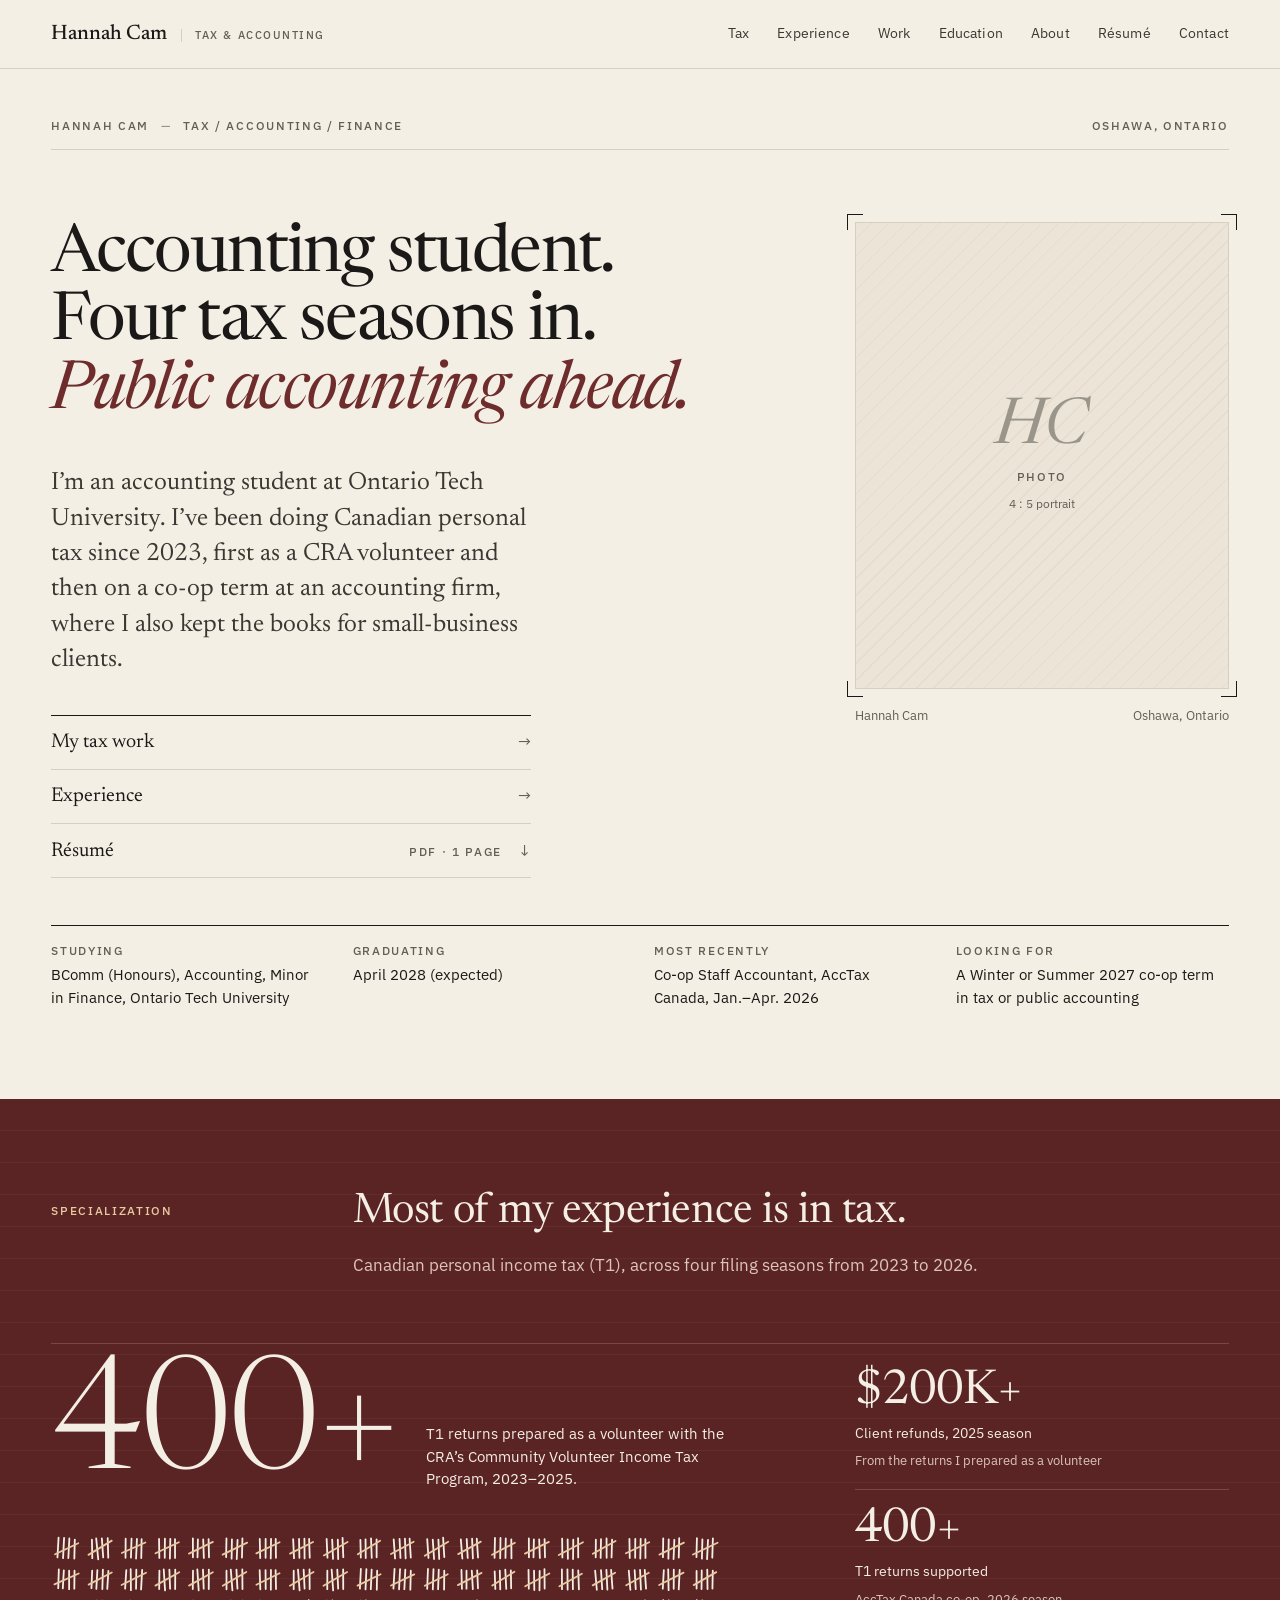
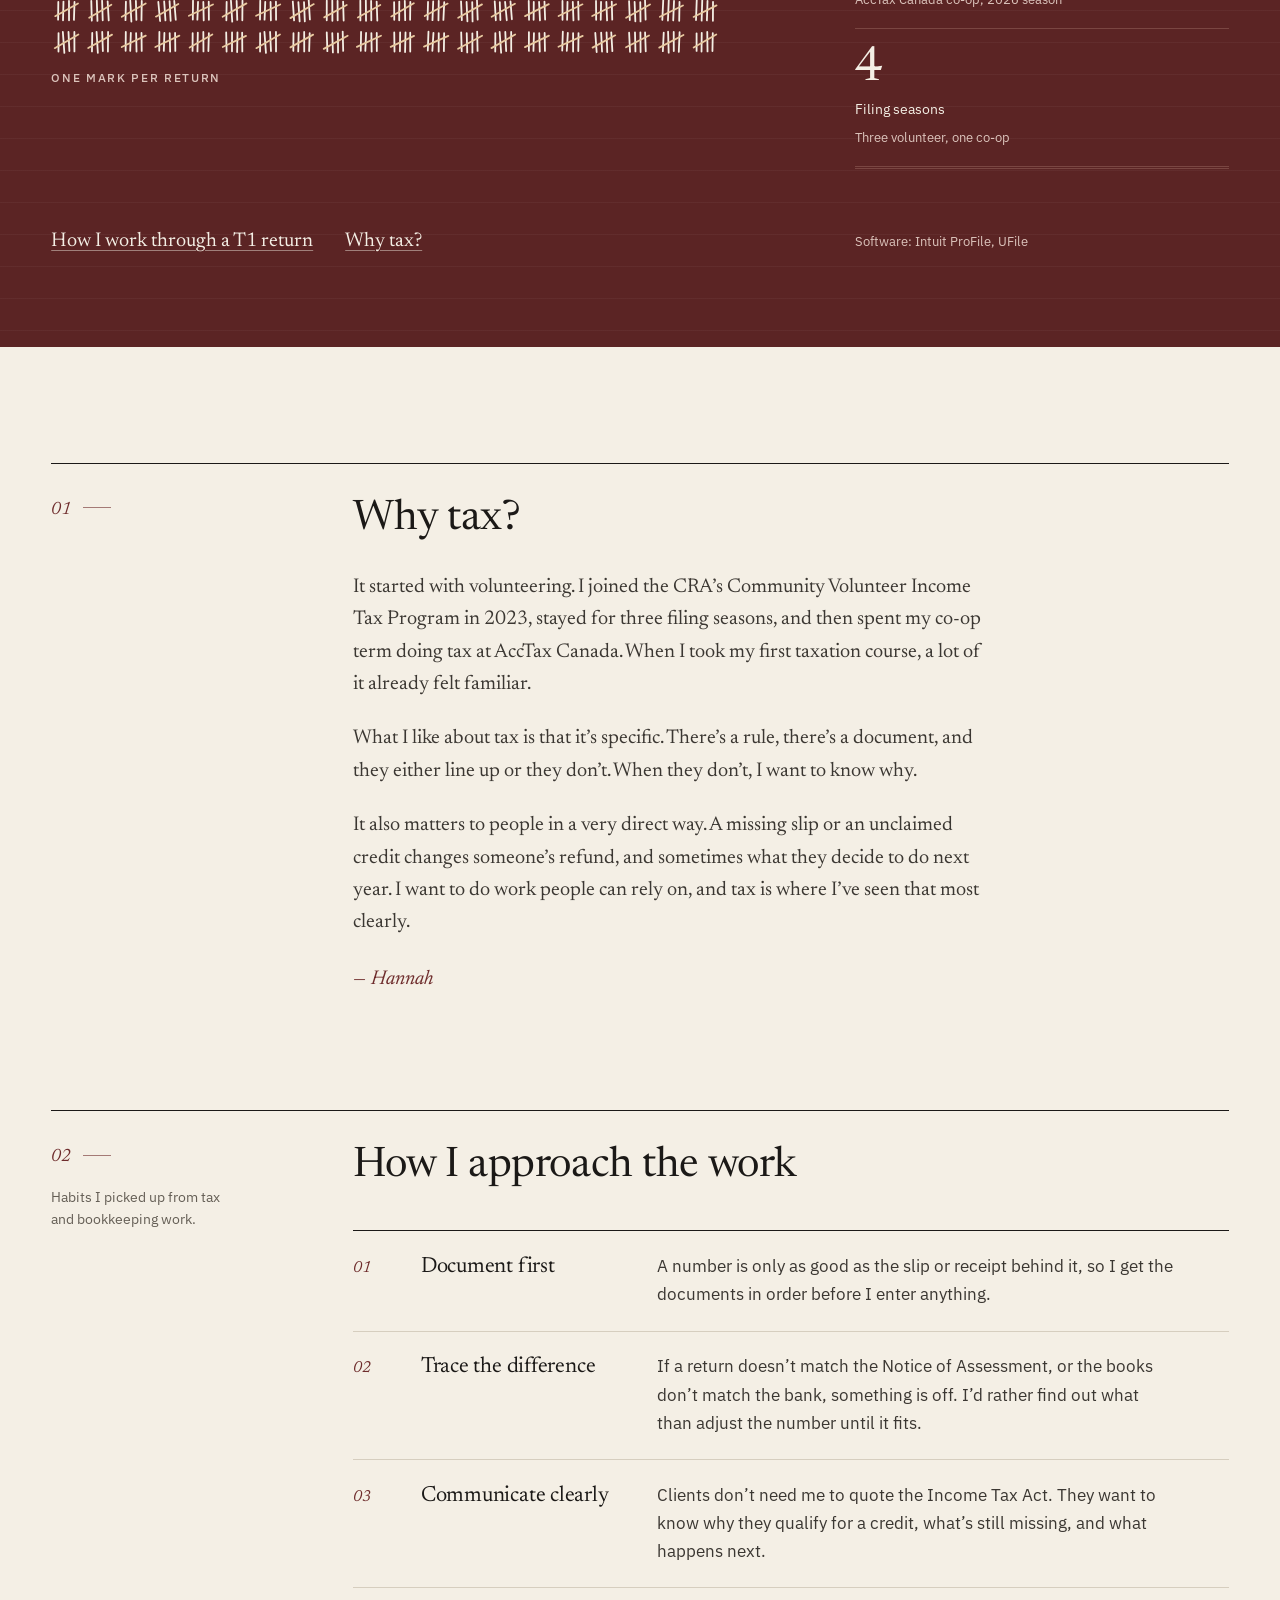
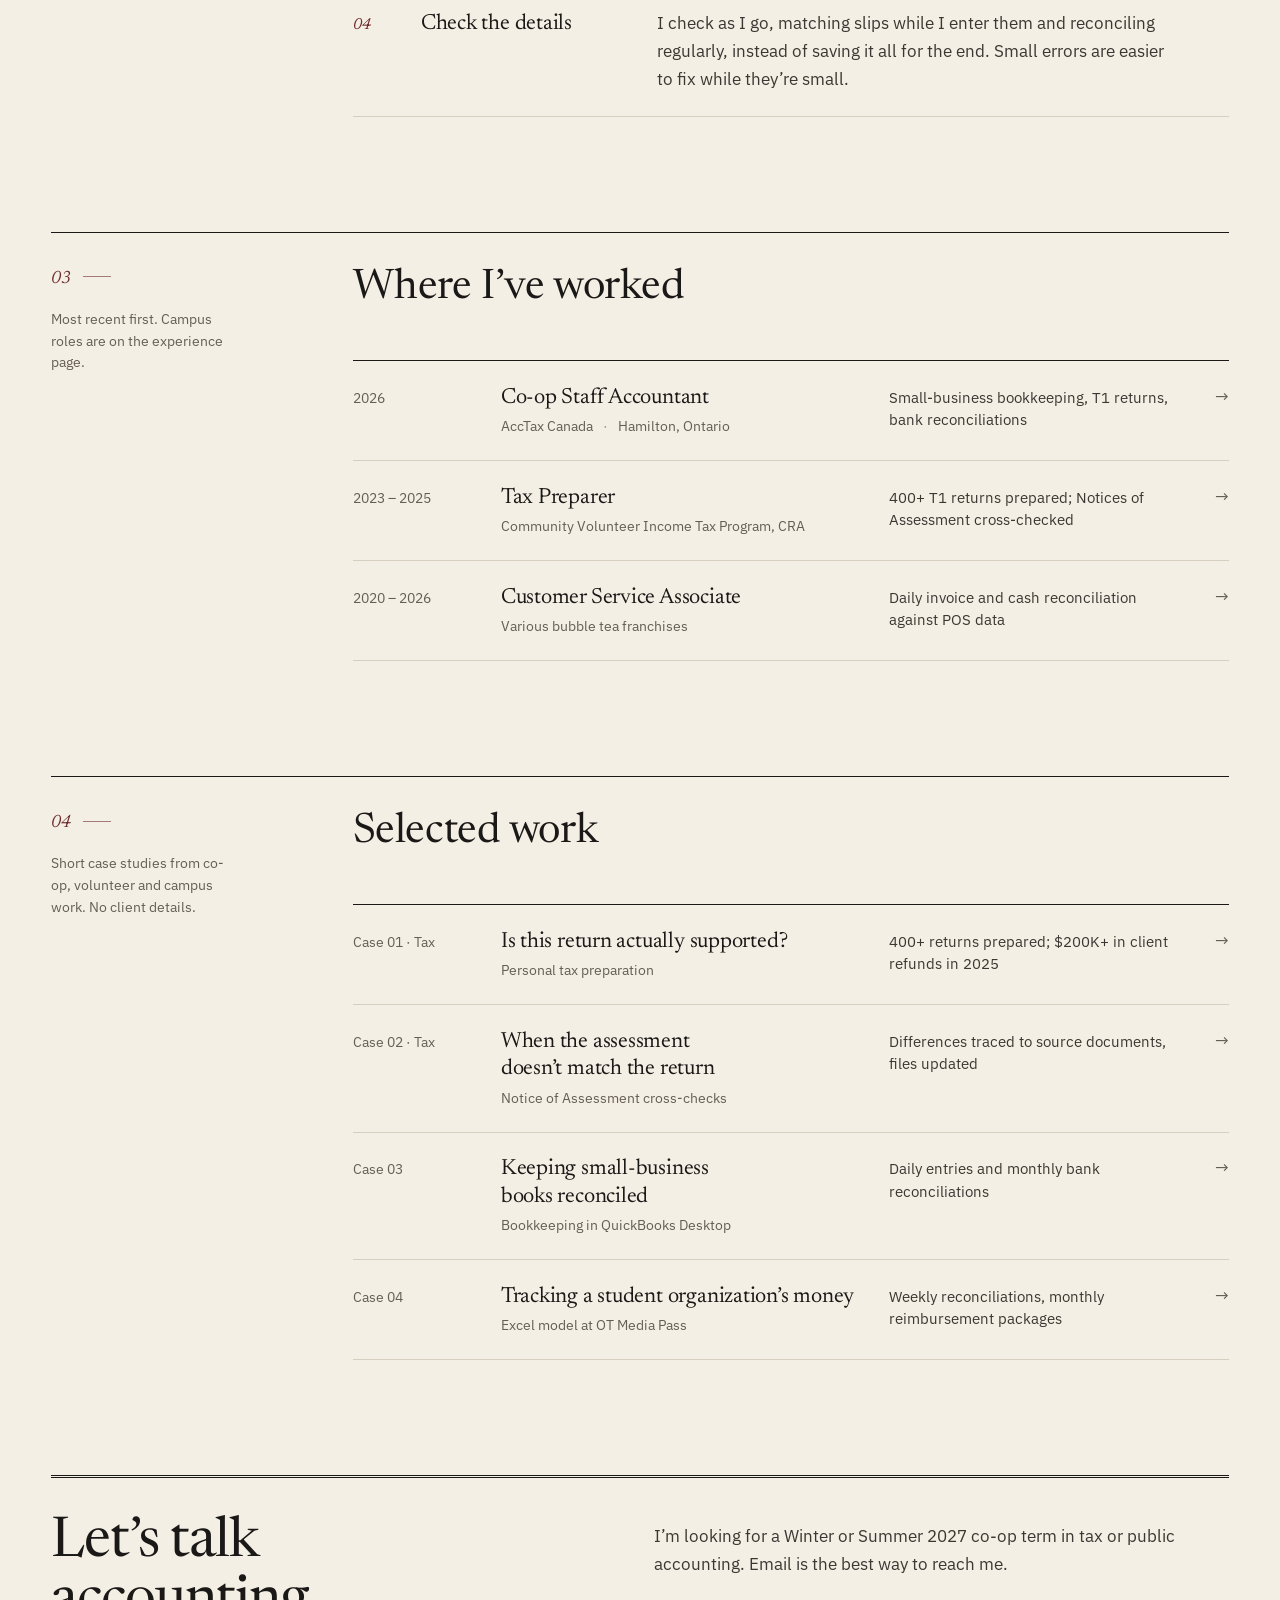
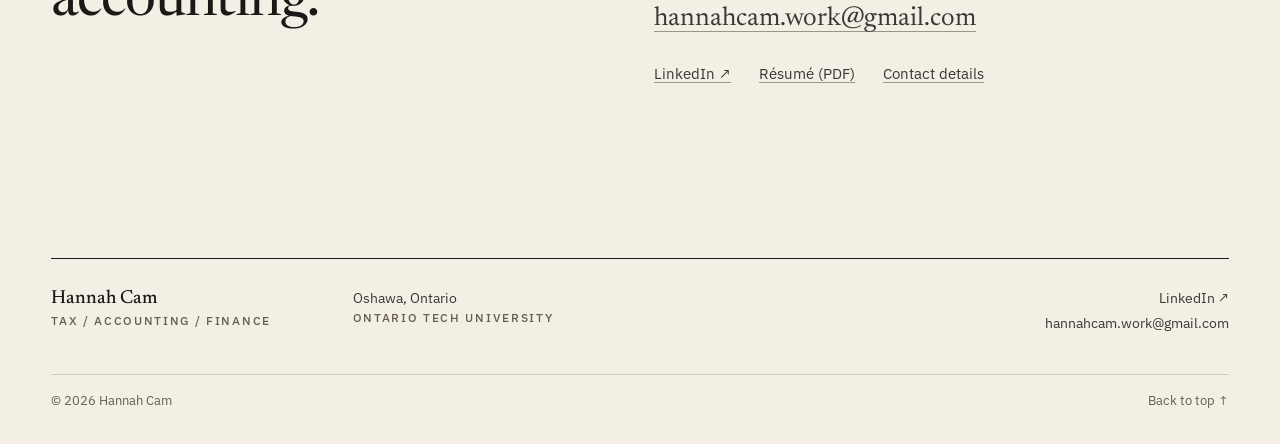
==== index.html @ 6f91d7fb "Make tax the lead specialization; add case studies and portrait slot - New Tax page (first in nav): " ====
<!doctype html>
<html lang="en-CA">
<head>
  <meta charset="utf-8">
  <meta name="viewport" content="width=device-width, initial-scale=1">
  <title>Hannah Cam — Accounting &amp; Tax</title>
  <meta name="description" content="Accounting student at Ontario Tech University with practical experience in Canadian tax preparation, bookkeeping, financial reconciliation, and client service.">
  <meta name="author" content="Hannah Cam">
  <meta name="theme-color" content="#f4efe5">
  <link rel="canonical" href="https://hannahcamwork-dot.github.io/">
  <meta property="og:url" content="https://hannahcamwork-dot.github.io/">
  <meta property="og:type" content="website">
  <meta property="og:site_name" content="Hannah Cam">
  <meta property="og:title" content="Hannah Cam — Accounting &amp; Tax">
  <meta property="og:description" content="Accounting student at Ontario Tech University with practical experience in Canadian tax preparation, bookkeeping, financial reconciliation, and client service.">
  <meta property="og:image" content="https://hannahcamwork-dot.github.io/assets/images/og-image.png">
  <meta property="og:image:width" content="1200">
  <meta property="og:image:height" content="630">
  <meta property="og:image:alt" content="Hannah Cam — Tax, Accounting, Finance. Oshawa, Ontario.">
  <meta property="og:locale" content="en_CA">
  <meta name="twitter:card" content="summary_large_image">
  <link rel="icon" href="assets/icons/favicon.svg" type="image/svg+xml">
  <link rel="icon" href="assets/icons/favicon-32.png" sizes="32x32" type="image/png">
  <link rel="apple-touch-icon" href="assets/icons/apple-touch-icon.png">
  <link rel="preconnect" href="https://fonts.googleapis.com">
  <link rel="preconnect" href="https://fonts.gstatic.com" crossorigin>
  <link rel="stylesheet" href="https://fonts.googleapis.com/css2?family=IBM+Plex+Sans:ital,wght@0,400;0,500;0,600;1,400&amp;family=Newsreader:ital,opsz,wght@0,6..72,300..600;1,6..72,300..500&amp;display=swap">
  <link rel="stylesheet" href="css/reset.css">
  <link rel="stylesheet" href="css/variables.css">
  <link rel="stylesheet" href="css/global.css">
  <link rel="stylesheet" href="css/components.css">
  <script>document.documentElement.classList.add("js");</script>
  <script src="js/main.js" defer></script>
  <script type="application/ld+json">
  {
    "@context": "https://schema.org",
    "@type": "Person",
    "name": "Hannah Cam",
    "url": "https://hannahcamwork-dot.github.io/",
    "jobTitle": "Accounting Student",
    "description": "Accounting student at Ontario Tech University with practical experience in Canadian tax preparation, bookkeeping, financial reconciliation, and client service.",
    "email": "mailto:hannahcam.work@gmail.com",
    "address": {
      "@type": "PostalAddress",
      "addressLocality": "Oshawa",
      "addressRegion": "ON",
      "addressCountry": "CA"
    },
    "affiliation": {
      "@type": "CollegeOrUniversity",
      "name": "Ontario Tech University"
    },
    "knowsAbout": ["Canadian personal income tax", "Bookkeeping", "Bank reconciliation", "Financial accounting"],
    "knowsLanguage": ["Vietnamese", "Mandarin", "French"],
    "sameAs": ["https://www.linkedin.com/in/hannahcam/"]
  }
  </script>
</head>
<body id="top">
  <a class="skip-link" href="#main">Skip to content</a>

  <header class="site-header">
    <div class="wrap site-header__inner">
      <a class="brand" href="index.html">
        <span class="brand__name">Hannah Cam</span>
        <span class="brand__tag">Tax &amp; Accounting</span>
      </a>
      <button class="nav-toggle" type="button" aria-expanded="false" aria-controls="site-nav">
        <span class="nav-toggle__label">Menu</span>
        <span class="nav-toggle__icon" aria-hidden="true"></span>
      </button>
      <nav class="site-nav" id="site-nav" aria-label="Primary">
        <ul class="site-nav__list">
          <li><a href="tax.html"><span class="site-nav__num" aria-hidden="true">01</span>Tax</a></li>
          <li><a href="experience.html"><span class="site-nav__num" aria-hidden="true">02</span>Experience</a></li>
          <li><a href="work.html"><span class="site-nav__num" aria-hidden="true">03</span>Work</a></li>
          <li><a href="education.html"><span class="site-nav__num" aria-hidden="true">04</span>Education</a></li>
          <li><a href="about.html"><span class="site-nav__num" aria-hidden="true">05</span>About</a></li>
          <li><a href="resume.html"><span class="site-nav__num" aria-hidden="true">06</span>Résumé</a></li>
          <li><a href="contact.html"><span class="site-nav__num" aria-hidden="true">07</span>Contact</a></li>
        </ul>
      </nav>
    </div>
  </header>

  <main id="main">

    <section class="hero" aria-labelledby="hero-title">
      <div class="wrap">
        <div class="hero__masthead load-in" style="--i: 0">
          <p class="meta">Hannah Cam <span class="sep">—</span> Tax / Accounting / Finance</p>
          <p class="meta">Oshawa, Ontario</p>
        </div>

        <div class="hero__grid">
          <h1 class="hero__title load-in" id="hero-title" style="--i: 1">
            <span>Accounting student.</span>
            <span>Four tax seasons in.</span>
            <span><em>Public accounting ahead.</em></span>
          </h1>

          <div class="hero__copy load-in" style="--i: 2">
            <p class="hero__lede">I’m an accounting student at Ontario Tech University. I’ve been doing Canadian personal tax since 2023, first as a CRA volunteer and then on a co-op term at an accounting firm, where I also kept the books for small-business clients.</p>
            <nav class="doc-links" aria-label="Start here">
              <a href="tax.html">My tax work <span class="doc-links__icon" aria-hidden="true">→</span></a>
              <a href="experience.html">Experience <span class="doc-links__icon" aria-hidden="true">→</span></a>
              <a href="assets/documents/Hannah-Cam-Resume.pdf" download>Résumé <span class="doc-links__meta">PDF · 1 page</span> <span class="doc-links__icon doc-links__icon--down" aria-hidden="true">↓</span></a>
            </nav>
          </div>

          <figure class="portrait load-in" style="--i: 2">
            <div class="portrait__frame">
              <!--
                PHOTO: save a portrait as assets/images/hannah-cam.jpg (4:5, at least 960 × 1200 px),
                then replace the placeholder div below with:
                <img src="assets/images/hannah-cam.jpg" alt="Hannah Cam" width="960" height="1200">
              -->
              <div class="portrait__placeholder" role="img" aria-label="Photo placeholder">
                <span class="portrait__mark" aria-hidden="true">HC</span>
                <span class="meta">Photo</span>
                <span class="portrait__spec">4 : 5 portrait</span>
              </div>
            </div>
            <figcaption class="portrait__caption"><span>Hannah Cam</span><span>Oshawa, Ontario</span></figcaption>
          </figure>

          <dl class="facts load-in" style="--i: 3">
            <div>
              <dt class="meta">Studying</dt>
              <dd>BComm (Honours), Accounting, Minor in Finance, Ontario Tech University</dd>
            </div>
            <div>
              <dt class="meta">Graduating</dt>
              <dd>April 2028 (expected)</dd>
            </div>
            <div>
              <dt class="meta">Most recently</dt>
              <dd>Co-op Staff Accountant, AccTax Canada, Jan.–Apr. 2026</dd>
            </div>
            <div>
              <dt class="meta">Looking for</dt>
              <dd>A Winter or Summer 2027 co-op term in tax or public accounting</dd>
            </div>
          </dl>
        </div>
      </div>
    </section>

    <section class="taxband" id="tax" aria-labelledby="tax-title" data-reveal>
      <div class="wrap">
        <div class="taxband__head">
          <p class="taxband__kicker meta">Specialization</p>
          <h2 class="taxband__title" id="tax-title">Most of my experience is in tax.</h2>
          <p class="taxband__intro">Canadian personal income tax (T1), across four filing seasons from 2023 to 2026.</p>
        </div>

        <div class="taxband__grid">
          <div class="taxband__main">
            <div class="taxband__hero">
              <p class="taxband__figure">400+</p>
              <p class="taxband__label">T1 returns prepared as a volunteer with the CRA’s Community Volunteer Income Tax Program, 2023–2025.</p>
            </div>
            <svg class="tally" viewBox="0 0 560 104" aria-hidden="true" focusable="false" fill="none" stroke="currentColor" stroke-width="1.5" stroke-linecap="round">
              <defs>
                <g id="tg0"><path class="tally__bars" d="M2.8 2.1L3.5 18.0 M7.7 1.9L8.0 17.7 M12.2 1.8L12.3 18.2 M16.1 1.9L16.6 17.6"/><path class="tally__cross" d="M0.2 14.2L19.4 4.5"/></g>
                <g id="tg1"><path class="tally__bars" d="M3.4 2.3L3.1 17.7 M7.0 1.4L8.0 18.8 M11.7 1.5L12.2 17.4 M16.6 1.5L16.4 17.8"/><path class="tally__cross" d="M-0.0 14.8L19.9 3.7"/></g>
                <g id="tg2"><path class="tally__bars" d="M3.2 1.6L3.3 17.3 M7.4 2.4L7.1 17.3 M11.8 2.4L12.4 17.8 M16.3 2.2L16.7 17.2"/><path class="tally__cross" d="M0.0 14.2L19.9 4.4"/></g>
                <g id="tg3"><path class="tally__bars" d="M2.9 1.7L3.2 17.4 M7.5 2.4L7.8 18.5 M12.2 2.6L12.1 18.7 M16.2 1.2L16.4 17.3"/><path class="tally__cross" d="M0.2 15.4L20.3 4.7"/></g>
                <g id="tg4"><path class="tally__bars" d="M2.9 1.2L2.7 17.7 M7.5 1.2L7.4 18.1 M11.9 1.5L11.8 17.8 M16.5 2.2L16.8 18.0"/><path class="tally__cross" d="M0.6 15.2L19.5 5.1"/></g>
                <g id="tg5"><path class="tally__bars" d="M3.1 2.5L2.9 17.2 M7.4 2.1L7.0 17.7 M12.0 1.5L12.0 17.7 M16.6 2.5L16.1 17.4"/><path class="tally__cross" d="M0.5 14.3L19.5 3.7"/></g>
              </defs>
              <use href="#tg4" x="3" y="3" transform="rotate(2.6 14 13)" style="--n:0"/><use href="#tg1" x="31" y="3" transform="rotate(-2.3 42 13)" style="--n:1"/><use href="#tg0" x="59" y="3" transform="rotate(2.9 70 13)" style="--n:2"/><use href="#tg0" x="87" y="3" transform="rotate(1.6 98 13)" style="--n:3"/>
              <use href="#tg2" x="115" y="3" transform="rotate(0.2 126 13)" style="--n:4"/><use href="#tg3" x="143" y="3" transform="rotate(2.1 154 13)" style="--n:5"/><use href="#tg0" x="171" y="3" transform="rotate(1.2 182 13)" style="--n:6"/><use href="#tg0" x="199" y="3" transform="rotate(-0.1 210 13)" style="--n:7"/>
              <use href="#tg3" x="227" y="3" transform="rotate(-1.5 238 13)" style="--n:8"/><use href="#tg5" x="255" y="3" transform="rotate(-2.1 266 13)" style="--n:9"/><use href="#tg0" x="283" y="3" transform="rotate(-1.7 294 13)" style="--n:10"/><use href="#tg3" x="311" y="3" transform="rotate(-2.8 322 13)" style="--n:11"/>
              <use href="#tg0" x="339" y="3" transform="rotate(-2.0 350 13)" style="--n:12"/><use href="#tg4" x="367" y="3" transform="rotate(0.5 378 13)" style="--n:13"/><use href="#tg2" x="395" y="3" transform="rotate(0.1 406 13)" style="--n:14"/><use href="#tg3" x="423" y="3" transform="rotate(0.3 434 13)" style="--n:15"/>
              <use href="#tg5" x="451" y="3" transform="rotate(-0.3 462 13)" style="--n:16"/><use href="#tg0" x="479" y="3" transform="rotate(1.5 490 13)" style="--n:17"/><use href="#tg3" x="507" y="3" transform="rotate(2.0 518 13)" style="--n:18"/><use href="#tg3" x="535" y="3" transform="rotate(2.5 546 13)" style="--n:19"/>
              <use href="#tg2" x="3" y="29" transform="rotate(2.2 14 39)" style="--n:20"/><use href="#tg5" x="31" y="29" transform="rotate(1.6 42 39)" style="--n:21"/><use href="#tg1" x="59" y="29" transform="rotate(2.6 70 39)" style="--n:22"/><use href="#tg1" x="87" y="29" transform="rotate(-0.4 98 39)" style="--n:23"/>
              <use href="#tg1" x="115" y="29" transform="rotate(-0.4 126 39)" style="--n:24"/><use href="#tg1" x="143" y="29" transform="rotate(-1.2 154 39)" style="--n:25"/><use href="#tg0" x="171" y="29" transform="rotate(0.6 182 39)" style="--n:26"/><use href="#tg1" x="199" y="29" transform="rotate(-1.1 210 39)" style="--n:27"/>
              <use href="#tg1" x="227" y="29" transform="rotate(-0.9 238 39)" style="--n:28"/><use href="#tg4" x="255" y="29" transform="rotate(2.1 266 39)" style="--n:29"/><use href="#tg4" x="283" y="29" transform="rotate(2.5 294 39)" style="--n:30"/><use href="#tg4" x="311" y="29" transform="rotate(1.6 322 39)" style="--n:31"/>
              <use href="#tg2" x="339" y="29" transform="rotate(-1.1 350 39)" style="--n:32"/><use href="#tg5" x="367" y="29" transform="rotate(-2.9 378 39)" style="--n:33"/><use href="#tg3" x="395" y="29" transform="rotate(0.2 406 39)" style="--n:34"/><use href="#tg4" x="423" y="29" transform="rotate(-0.9 434 39)" style="--n:35"/>
              <use href="#tg0" x="451" y="29" transform="rotate(-2.5 462 39)" style="--n:36"/><use href="#tg0" x="479" y="29" transform="rotate(-2.2 490 39)" style="--n:37"/><use href="#tg1" x="507" y="29" transform="rotate(2.1 518 39)" style="--n:38"/><use href="#tg5" x="535" y="29" transform="rotate(-0.8 546 39)" style="--n:39"/>
              <use href="#tg5" x="3" y="55" transform="rotate(-0.1 14 65)" style="--n:40"/><use href="#tg4" x="31" y="55" transform="rotate(-2.2 42 65)" style="--n:41"/><use href="#tg1" x="59" y="55" transform="rotate(0.2 70 65)" style="--n:42"/><use href="#tg0" x="87" y="55" transform="rotate(-2.8 98 65)" style="--n:43"/>
              <use href="#tg2" x="115" y="55" transform="rotate(1.0 126 65)" style="--n:44"/><use href="#tg1" x="143" y="55" transform="rotate(-0.2 154 65)" style="--n:45"/><use href="#tg2" x="171" y="55" transform="rotate(1.1 182 65)" style="--n:46"/><use href="#tg3" x="199" y="55" transform="rotate(-2.8 210 65)" style="--n:47"/>
              <use href="#tg4" x="227" y="55" transform="rotate(-0.6 238 65)" style="--n:48"/><use href="#tg4" x="255" y="55" transform="rotate(-0.9 266 65)" style="--n:49"/><use href="#tg5" x="283" y="55" transform="rotate(-1.2 294 65)" style="--n:50"/><use href="#tg5" x="311" y="55" transform="rotate(0.8 322 65)" style="--n:51"/>
              <use href="#tg3" x="339" y="55" transform="rotate(-1.4 350 65)" style="--n:52"/><use href="#tg2" x="367" y="55" transform="rotate(-3.0 378 65)" style="--n:53"/><use href="#tg2" x="395" y="55" transform="rotate(-0.6 406 65)" style="--n:54"/><use href="#tg2" x="423" y="55" transform="rotate(0.2 434 65)" style="--n:55"/>
              <use href="#tg2" x="451" y="55" transform="rotate(-0.1 462 65)" style="--n:56"/><use href="#tg3" x="479" y="55" transform="rotate(-1.1 490 65)" style="--n:57"/><use href="#tg4" x="507" y="55" transform="rotate(2.0 518 65)" style="--n:58"/><use href="#tg4" x="535" y="55" transform="rotate(1.4 546 65)" style="--n:59"/>
              <use href="#tg1" x="3" y="81" transform="rotate(-0.9 14 91)" style="--n:60"/><use href="#tg1" x="31" y="81" transform="rotate(-0.2 42 91)" style="--n:61"/><use href="#tg2" x="59" y="81" transform="rotate(0.9 70 91)" style="--n:62"/><use href="#tg2" x="87" y="81" transform="rotate(0.8 98 91)" style="--n:63"/>
              <use href="#tg5" x="115" y="81" transform="rotate(-0.4 126 91)" style="--n:64"/><use href="#tg0" x="143" y="81" transform="rotate(1.3 154 91)" style="--n:65"/><use href="#tg1" x="171" y="81" transform="rotate(-0.9 182 91)" style="--n:66"/><use href="#tg5" x="199" y="81" transform="rotate(-0.2 210 91)" style="--n:67"/>
              <use href="#tg3" x="227" y="81" transform="rotate(-0.8 238 91)" style="--n:68"/><use href="#tg2" x="255" y="81" transform="rotate(1.3 266 91)" style="--n:69"/><use href="#tg0" x="283" y="81" transform="rotate(1.7 294 91)" style="--n:70"/><use href="#tg2" x="311" y="81" transform="rotate(2.4 322 91)" style="--n:71"/>
              <use href="#tg3" x="339" y="81" transform="rotate(-0.5 350 91)" style="--n:72"/><use href="#tg1" x="367" y="81" transform="rotate(-0.8 378 91)" style="--n:73"/><use href="#tg2" x="395" y="81" transform="rotate(0.5 406 91)" style="--n:74"/><use href="#tg2" x="423" y="81" transform="rotate(2.2 434 91)" style="--n:75"/>
              <use href="#tg0" x="451" y="81" transform="rotate(-1.6 462 91)" style="--n:76"/><use href="#tg0" x="479" y="81" transform="rotate(-0.2 490 91)" style="--n:77"/><use href="#tg1" x="507" y="81" transform="rotate(1.6 518 91)" style="--n:78"/><use href="#tg5" x="535" y="81" transform="rotate(-0.8 546 91)" style="--n:79"/>
            </svg>
            <p class="taxband__key meta">One mark per return</p>
          </div>

          <dl class="taxband__side">
            <div>
              <dt>Client refunds, 2025 season</dt>
              <dd class="fig">$200K+</dd>
              <dd class="note">From the returns I prepared as a volunteer</dd>
            </div>
            <div>
              <dt>T1 returns supported</dt>
              <dd class="fig">400+</dd>
              <dd class="note">AccTax Canada co-op, 2026 season</dd>
            </div>
            <div>
              <dt>Filing seasons</dt>
              <dd class="fig">4</dd>
              <dd class="note">Three volunteer, one co-op</dd>
            </div>
          </dl>
        </div>

        <div class="taxband__foot">
          <p class="taxband__links">
            <a href="tax.html">How I work through a T1 return</a>
            <a href="#why-tax">Why tax?</a>
          </p>
          <p class="taxband__tools">Software: Intuit ProFile, UFile</p>
        </div>
      </div>
    </section>

    <section class="section" id="why-tax" aria-labelledby="why-title">
      <div class="wrap">
        <div class="section__grid" data-reveal>
          <div class="section__rail">
            <p class="index" aria-hidden="true"><span class="index__num">01</span></p>
          </div>
          <div class="section__body">
            <h2 class="section__title" id="why-title">Why tax?</h2>
            <div class="essay">
              <p>It started with volunteering. I joined the CRA’s Community Volunteer Income Tax Program in 2023, stayed for three filing seasons, and then spent my co-op term doing tax at AccTax Canada. When I took my first taxation course, a lot of it already felt familiar.</p>
              <p>What I like about tax is that it’s specific. There’s a rule, there’s a document, and they either line up or they don’t. When they don’t, I want to know why.</p>
              <p>It also matters to people in a very direct way. A missing slip or an unclaimed credit changes someone’s refund, and sometimes what they decide to do next year. I want to do work people can rely on, and tax is where I’ve seen that most clearly.</p>
              <p class="signoff">— Hannah</p>
            </div>
          </div>
        </div>
      </div>
    </section>

    <section class="section" id="approach" aria-labelledby="approach-title">
      <div class="wrap">
        <div class="section__grid" data-reveal>
          <div class="section__rail">
            <p class="index" aria-hidden="true"><span class="index__num">02</span></p>
            <p class="rail-note">Habits I picked up from tax and bookkeeping work.</p>
          </div>
          <div class="section__body">
            <h2 class="section__title" id="approach-title">How I approach the work</h2>
            <ol class="principles">
              <li class="principle">
                <span class="principle__num" aria-hidden="true">01</span>
                <h3 class="principle__title">Document first</h3>
                <p>A number is only as good as the slip or receipt behind it, so I get the documents in order before I enter anything.</p>
              </li>
              <li class="principle">
                <span class="principle__num" aria-hidden="true">02</span>
                <h3 class="principle__title">Trace the difference</h3>
                <p>If a return doesn’t match the Notice of Assessment, or the books don’t match the bank, something is off. I’d rather find out what than adjust the number until it fits.</p>
              </li>
              <li class="principle">
                <span class="principle__num" aria-hidden="true">03</span>
                <h3 class="principle__title">Communicate clearly</h3>
                <p>Clients don’t need me to quote the Income Tax Act. They want to know why they qualify for a credit, what’s still missing, and what happens next.</p>
              </li>
              <li class="principle">
                <span class="principle__num" aria-hidden="true">04</span>
                <h3 class="principle__title">Check the details</h3>
                <p>I check as I go, matching slips while I enter them and reconciling regularly, instead of saving it all for the end. Small errors are easier to fix while they’re small.</p>
              </li>
            </ol>
          </div>
        </div>
      </div>
    </section>

    <section class="section" id="experience" aria-labelledby="experience-title">
      <div class="wrap">
        <div class="section__grid" data-reveal>
          <div class="section__rail">
            <p class="index" aria-hidden="true"><span class="index__num">03</span></p>
            <p class="rail-note">Most recent first. Campus roles are on the experience page.</p>
          </div>
          <div class="section__body">
            <h2 class="section__title" id="experience-title">Where I’ve worked</h2>
            <ol class="rows">
              <li class="row">
                <span class="row__date">2026</span>
                <div class="row__main">
                  <h3 class="row__title"><a href="experience.html#acctax">Co-op Staff Accountant</a></h3>
                  <p class="row__sub">AccTax Canada <span class="sep">·</span> Hamilton, Ontario</p>
                </div>
                <p class="row__note">Small-business bookkeeping, T1 returns, bank reconciliations</p>
                <span class="row__arrow" aria-hidden="true">→</span>
              </li>
              <li class="row">
                <span class="row__date">2023 – 2025</span>
                <div class="row__main">
                  <h3 class="row__title"><a href="experience.html#cvitp">Tax Preparer</a></h3>
                  <p class="row__sub">Community Volunteer Income Tax Program, CRA</p>
                </div>
                <p class="row__note">400+ T1 returns prepared; Notices of Assessment cross-checked</p>
                <span class="row__arrow" aria-hidden="true">→</span>
              </li>
              <li class="row">
                <span class="row__date">2020 – 2026</span>
                <div class="row__main">
                  <h3 class="row__title"><a href="experience.html#service">Customer Service Associate</a></h3>
                  <p class="row__sub">Various bubble tea franchises</p>
                </div>
                <p class="row__note">Daily invoice and cash reconciliation against POS data</p>
                <span class="row__arrow" aria-hidden="true">→</span>
              </li>
            </ol>
          </div>
        </div>
      </div>
    </section>

    <section class="section" id="work" aria-labelledby="work-title">
      <div class="wrap">
        <div class="section__grid" data-reveal>
          <div class="section__rail">
            <p class="index" aria-hidden="true"><span class="index__num">04</span></p>
            <p class="rail-note">Short case studies from co-op, volunteer and campus work. No client details.</p>
          </div>
          <div class="section__body">
            <h2 class="section__title" id="work-title">Selected work</h2>
            <ol class="rows">
              <li class="row">
                <span class="row__date">Case 01 · Tax</span>
                <div class="row__main">
                  <h3 class="row__title"><a href="work.html#case-01">Is this return actually supported?</a></h3>
                  <p class="row__sub">Personal tax preparation</p>
                </div>
                <p class="row__note">400+ returns prepared; $200K+ in client refunds in 2025</p>
                <span class="row__arrow" aria-hidden="true">→</span>
              </li>
              <li class="row">
                <span class="row__date">Case 02 · Tax</span>
                <div class="row__main">
                  <h3 class="row__title"><a href="work.html#case-02">When the assessment doesn’t match the return</a></h3>
                  <p class="row__sub">Notice of Assessment cross-checks</p>
                </div>
                <p class="row__note">Differences traced to source documents, files updated</p>
                <span class="row__arrow" aria-hidden="true">→</span>
              </li>
              <li class="row">
                <span class="row__date">Case 03</span>
                <div class="row__main">
                  <h3 class="row__title"><a href="work.html#case-03">Keeping small-business books reconciled</a></h3>
                  <p class="row__sub">Bookkeeping in QuickBooks Desktop</p>
                </div>
                <p class="row__note">Daily entries and monthly bank reconciliations</p>
                <span class="row__arrow" aria-hidden="true">→</span>
              </li>
              <li class="row">
                <span class="row__date">Case 04</span>
                <div class="row__main">
                  <h3 class="row__title"><a href="work.html#case-04">Tracking a student organization’s money</a></h3>
                  <p class="row__sub">Excel model at OT Media Pass</p>
                </div>
                <p class="row__note">Weekly reconciliations, monthly reimbursement packages</p>
                <span class="row__arrow" aria-hidden="true">→</span>
              </li>
            </ol>
          </div>
        </div>
      </div>
    </section>

    <section class="close" aria-labelledby="close-title">
      <div class="wrap">
        <div class="close__grid" data-reveal>
          <h2 class="close__title" id="close-title">Let’s talk accounting.</h2>
          <div class="close__body">
            <p>I’m looking for a Winter or Summer 2027 co-op term in tax or public accounting. Email is the best way to reach me.</p>
            <p class="close__email"><a href="mailto:hannahcam.work@gmail.com">hannahcam.work@gmail.com</a></p>
            <ul class="close__links">
              <li><a href="https://www.linkedin.com/in/hannahcam/" target="_blank" rel="me noopener">LinkedIn <span aria-hidden="true">↗</span><span class="visually-hidden"> (opens in a new tab)</span></a></li>
              <li><a href="assets/documents/Hannah-Cam-Resume.pdf" download>Résumé (PDF)</a></li>
              <li><a href="contact.html">Contact details</a></li>
            </ul>
          </div>
        </div>
      </div>
    </section>

  </main>

  <footer class="site-footer">
    <div class="wrap">
      <div class="site-footer__grid">
        <div class="site-footer__id">
          <p class="site-footer__name">Hannah Cam</p>
          <p class="meta">Tax / Accounting / Finance</p>
        </div>
        <div class="site-footer__place">
          <p>Oshawa, Ontario</p>
          <p class="meta">Ontario Tech University</p>
        </div>
        <ul class="site-footer__links">
          <li><a href="https://www.linkedin.com/in/hannahcam/" target="_blank" rel="me noopener">LinkedIn <span aria-hidden="true">↗</span><span class="visually-hidden"> (opens in a new tab)</span></a></li>
          <li><a href="mailto:hannahcam.work@gmail.com">hannahcam.work@gmail.com</a></li>
        </ul>
      </div>
      <div class="site-footer__base">
        <p>© 2026 Hannah Cam</p>
        <a href="#top">Back to top <span aria-hidden="true">↑</span></a>
      </div>
    </div>
  </footer>
</body>
</html>
---- css/variables.css ----
/* Design tokens */

:root {
  color-scheme: light;

  /* Colour */
  --ink: #1b1917;
  --ink-soft: #3b3732;
  --paper: #f4efe5;
  --paper-deep: #ece5d7;
  --paper-light: #faf7f1;
  --oxblood: #6e2c2c;
  --oxblood-deep: #561f20;
  --stone: #645e55;        /* small text on paper, AA */
  --stone-light: #9a958b;  /* decorative only */
  --rule: #d6cebf;

  /* Tax bands (oxblood field) */
  --tax-bg: #5b2424;
  --on-tax: #f4efe5;        /* 10.6:1 */
  --on-tax-muted: #dcc4bc;  /* 7.4:1 */
  --on-tax-accent: #e8c9a0; /* 7.7:1 */
  --rule-on-tax: #7a4642;   /* decorative only */

  /* Type */
  --serif: "Newsreader", "Iowan Old Style", "Palatino Linotype", Palatino, Georgia, serif;
  --sans: "IBM Plex Sans", "Segoe UI", "Helvetica Neue", Arial, sans-serif;

  --fs-meta: 0.75rem;
  --fs-small: 0.9375rem;
  --fs-body: clamp(1rem, 0.97rem + 0.15vw, 1.0625rem);
  --fs-lede: clamp(1.25rem, 1.12rem + 0.55vw, 1.5625rem);
  --fs-h4: 1.125rem;
  --fs-h3: clamp(1.375rem, 1.25rem + 0.5vw, 1.75rem);
  --fs-h2: clamp(1.875rem, 1.55rem + 1.35vw, 2.75rem);
  --fs-h1: clamp(2.375rem, 1.85rem + 2.2vw, 3.75rem);
  --fs-display: clamp(2.5rem, 1.85rem + 2.9vw, 4.25rem);
  --fs-figure: clamp(2.25rem, 1.85rem + 1.5vw, 3.125rem);

  --lh-tight: 1.06;
  --lh-snug: 1.28;
  --lh-body: 1.65;

  --track-meta: 0.14em;

  /* Space & layout */
  --gutter: clamp(1.25rem, 4vw, 3.5rem);
  --col-gap: clamp(1rem, 2.2vw, 2.25rem);
  --section-y: clamp(4rem, 9vw, 8rem);
  --maxw: 80rem;
  --measure: 64ch;
  --header-h: 4.25rem;

  /* Motion */
  --ease: cubic-bezier(0.22, 0.61, 0.36, 1);
  --dur: 220ms;
}

@media (max-width: 53.75em) {
  :root {
    --header-h: 3.75rem;
  }
}
---- css/global.css ----
/* Base, layout, header, navigation, footer */

/* ---------- Base ---------- */

html {
  scroll-padding-top: calc(var(--header-h) + 1.5rem);
}

@media (prefers-reduced-motion: no-preference) {
  html {
    scroll-behavior: smooth;
  }
}

body {
  background: var(--paper);
  color: var(--ink-soft);
  font-family: var(--sans);
  font-size: var(--fs-body);
  line-height: var(--lh-body);
  font-feature-settings: "kern" 1;
}

h1,
h2,
h3,
h4 {
  color: var(--ink);
  font-family: var(--serif);
  font-weight: 400;
  line-height: var(--lh-snug);
  letter-spacing: -0.01em;
  font-optical-sizing: auto;
  text-wrap: balance;
}

h2 {
  font-size: var(--fs-h2);
  line-height: 1.12;
}

h3 {
  font-size: var(--fs-h3);
}

p {
  max-width: var(--measure);
}

strong {
  color: var(--ink);
  font-weight: 600;
}

em {
  font-style: italic;
}

a {
  text-decoration-line: underline;
  text-decoration-thickness: 1px;
  text-underline-offset: 0.22em;
  text-decoration-color: var(--stone-light);
  transition: color var(--dur) var(--ease), text-decoration-color var(--dur) var(--ease);
}

a:hover {
  color: var(--oxblood);
  text-decoration-color: currentColor;
}

:focus-visible {
  outline: 2px solid var(--oxblood);
  outline-offset: 3px;
  border-radius: 1px;
}

::selection {
  background: var(--oxblood);
  color: var(--paper);
}

abbr[title] {
  text-decoration: none;
}

/* ---------- Utilities ---------- */

.visually-hidden {
  position: absolute !important;
  width: 1px;
  height: 1px;
  padding: 0;
  margin: -1px;
  overflow: hidden;
  clip: rect(0 0 0 0);
  white-space: nowrap;
  border: 0;
}

.meta {
  font-family: var(--sans);
  font-size: var(--fs-meta);
  font-weight: 500;
  letter-spacing: var(--track-meta);
  text-transform: uppercase;
  color: var(--stone);
  line-height: 1.5;
}

.nw {
  white-space: nowrap;
}

.tnum {
  font-variant-numeric: tabular-nums lining-nums;
}

.skip-link {
  position: absolute;
  left: var(--gutter);
  top: 0.75rem;
  z-index: 100;
  padding: 0.6rem 1rem;
  background: var(--ink);
  color: var(--paper);
  font-size: var(--fs-small);
  text-decoration: none;
  transform: translateY(-200%);
}

.skip-link:focus {
  transform: none;
  color: var(--paper);
}

/* ---------- Layout ---------- */

.wrap {
  width: 100%;
  max-width: var(--maxw);
  margin-inline: auto;
  padding-inline: var(--gutter);
}

.grid-12 {
  display: grid;
  grid-template-columns: repeat(12, minmax(0, 1fr));
  column-gap: var(--col-gap);
}

.section {
  padding-top: var(--section-y);
}

main > :last-child:not(.band) {
  padding-bottom: var(--section-y);
}

.section__grid {
  display: grid;
  grid-template-columns: repeat(12, minmax(0, 1fr));
  column-gap: var(--col-gap);
  row-gap: 1.75rem;
  border-top: 1px solid var(--ink);
  padding-top: clamp(1.25rem, 2.5vw, 2rem);
}

.section__rail {
  grid-column: 1 / span 3;
}

.section__body {
  grid-column: 4 / -1;
  min-width: 0;
}

.section__title {
  max-width: 22ch;
}

.section__intro {
  margin-top: 1.25rem;
  font-size: var(--fs-body);
}

@media (min-width: 53.8125em) {
  .section__rail--sticky {
    position: sticky;
    top: calc(var(--header-h) + 2rem);
    align-self: start;
  }
}

@media (max-width: 53.75em) {
  .section__rail,
  .section__body {
    grid-column: 1 / -1;
  }

  .section__grid {
    row-gap: 1.25rem;
  }
}

/* Section index: "01 ——— Approach" */

.index {
  display: flex;
  align-items: center;
  gap: 0.75rem;
  font-family: var(--sans);
  font-size: var(--fs-meta);
  font-weight: 500;
  letter-spacing: var(--track-meta);
  text-transform: uppercase;
  color: var(--ink);
  max-width: none;
}

.index__num {
  font-family: var(--serif);
  font-size: 1.125rem;
  font-style: italic;
  font-weight: 400;
  letter-spacing: 0;
  text-transform: none;
  color: var(--oxblood);
  font-variant-numeric: lining-nums;
}

.index__num::after {
  content: "";
  display: inline-block;
  width: 1.75rem;
  height: 1px;
  margin-left: 0.75rem;
  vertical-align: 0.3em;
  background: currentColor;
  opacity: 0.6;
}

.index--page::before {
  content: "";
  display: inline-block;
  width: 1.75rem;
  height: 1px;
  background: var(--oxblood);
  opacity: 0.6;
}

.rail-note {
  margin-top: 0.9rem;
  max-width: 24ch;
  font-size: 0.875rem;
  line-height: 1.55;
  color: var(--stone);
}

@media (max-width: 53.75em) {
  .rail-note {
    max-width: 48ch;
  }
}

/* ---------- Page head (inner pages) ---------- */

.page-head {
  padding-top: clamp(3rem, 8vw, 6.5rem);
}

.page-head__grid {
  display: grid;
  grid-template-columns: repeat(12, minmax(0, 1fr));
  column-gap: var(--col-gap);
  row-gap: 1.25rem;
}

.page-head .index {
  grid-column: 1 / span 3;
  align-self: start;
  padding-top: 0.85rem;
}

.page-head__title {
  grid-column: 4 / -1;
  font-size: var(--fs-h1);
  line-height: var(--lh-tight);
  letter-spacing: -0.018em;
  max-width: 18ch;
}

.page-head__lede {
  grid-column: 4 / span 7;
  margin-top: 0.5rem;
  font-family: var(--serif);
  font-size: var(--fs-lede);
  line-height: 1.42;
  color: var(--ink-soft);
  max-width: 40ch;
}

@media (max-width: 53.75em) {
  .page-head .index,
  .page-head__title,
  .page-head__lede {
    grid-column: 1 / -1;
  }

  .page-head .index {
    padding-top: 0;
  }
}

/* ---------- Header ---------- */

.site-header {
  position: sticky;
  top: 0;
  z-index: 50;
  background: var(--paper);
  border-bottom: 1px solid var(--rule);
}

.site-header__inner {
  display: flex;
  align-items: center;
  justify-content: space-between;
  gap: 1.5rem;
  min-height: var(--header-h);
}

.brand {
  display: inline-flex;
  align-items: baseline;
  gap: 0.85rem;
  color: var(--ink);
  text-decoration: none;
}

.brand__name {
  font-family: var(--serif);
  font-size: 1.3125rem;
  font-weight: 500;
  letter-spacing: -0.005em;
  line-height: 1;
}

.brand__tag {
  font-size: 0.6875rem;
  font-weight: 500;
  letter-spacing: var(--track-meta);
  text-transform: uppercase;
  color: var(--stone);
  padding-left: 0.85rem;
  border-left: 1px solid var(--rule);
  line-height: 1.2;
}

.brand:hover {
  color: var(--ink);
}

.site-nav__list {
  display: flex;
  flex-wrap: wrap;
  gap: 0.25rem clamp(1.1rem, 2.2vw, 2rem);
}

.site-nav a {
  position: relative;
  display: inline-block;
  padding-block: 0.5rem;
  font-size: 0.875rem;
  letter-spacing: 0.01em;
  color: var(--ink-soft);
  text-decoration: none;
}

.site-nav a::after {
  content: "";
  position: absolute;
  left: 0;
  right: 0;
  bottom: 0.3rem;
  height: 1px;
  background: currentColor;
  transform: scaleX(0);
  transform-origin: right;
  transition: transform 280ms var(--ease);
}

.site-nav a:hover {
  color: var(--ink);
}

.site-nav a:hover::after,
.site-nav a[aria-current="page"]::after {
  transform: scaleX(1);
  transform-origin: left;
}

.site-nav a[aria-current="page"] {
  color: var(--oxblood);
}

.site-nav__num {
  display: none;
}

.nav-toggle {
  display: none;
}

@media (max-width: 30em) {
  .brand__tag {
    display: none;
  }
}

/* Mobile navigation */

@media (max-width: 64em) {
  .site-header__inner {
    flex-wrap: wrap;
  }

  /* Without JavaScript the links simply wrap below the name */
  .site-nav {
    width: 100%;
    padding-bottom: 0.5rem;
  }

  .js .site-nav {
    position: fixed;
    inset: var(--header-h) 0 0 0;
    width: auto;
    padding: 1.5rem var(--gutter) 3rem;
    background: var(--paper);
    overflow-y: auto;
    overscroll-behavior: contain;
    visibility: hidden;
    opacity: 0;
    transform: translateY(-0.5rem);
    transition:
      opacity 240ms var(--ease),
      transform 240ms var(--ease),
      visibility 0s linear 240ms;
  }

  .js .site-nav.is-open {
    visibility: visible;
    opacity: 1;
    transform: none;
    transition:
      opacity 240ms var(--ease),
      transform 240ms var(--ease);
  }

  .js .site-header__inner {
    flex-wrap: nowrap;
  }

  .js .site-nav__list {
    flex-direction: column;
    gap: 0;
    border-top: 1px solid var(--ink);
  }

  .js .site-nav li {
    border-bottom: 1px solid var(--rule);
  }

  .js .site-nav a {
    display: flex;
    align-items: baseline;
    gap: 1rem;
    padding: 1rem 0;
    font-family: var(--serif);
    font-size: 1.875rem;
    letter-spacing: -0.01em;
    line-height: 1.2;
    color: var(--ink);
  }

  .js .site-nav a::after {
    display: none;
  }

  .js .site-nav a[aria-current="page"] {
    color: var(--oxblood);
  }

  .js .site-nav__num {
    display: inline-block;
    min-width: 2rem;
    font-family: var(--sans);
    font-size: 0.75rem;
    font-weight: 500;
    letter-spacing: 0.08em;
    color: var(--stone);
  }

  .js .nav-toggle {
    display: inline-flex;
    align-items: center;
    gap: 0.7rem;
    min-height: 44px;
    margin-right: -0.25rem;
    padding: 0 0.25rem;
    font-size: 0.75rem;
    font-weight: 500;
    letter-spacing: var(--track-meta);
    text-transform: uppercase;
    color: var(--ink);
  }

  .nav-toggle__icon {
    position: relative;
    width: 1.375rem;
    height: 0.5rem;
  }

  .nav-toggle__icon::before,
  .nav-toggle__icon::after {
    content: "";
    position: absolute;
    left: 0;
    width: 100%;
    height: 1.5px;
    background: currentColor;
    transition: transform 240ms var(--ease), top 240ms var(--ease);
  }

  .nav-toggle__icon::before {
    top: 0;
  }

  .nav-toggle__icon::after {
    top: calc(100% - 1.5px);
  }

  .nav-toggle[aria-expanded="true"] .nav-toggle__icon::before {
    top: calc(50% - 0.75px);
    transform: rotate(45deg);
  }

  .nav-toggle[aria-expanded="true"] .nav-toggle__icon::after {
    top: calc(50% - 0.75px);
    transform: rotate(-45deg);
  }

  body.nav-open {
    overflow: hidden;
  }
}

/* ---------- Footer ---------- */

.site-footer {
  padding-block: clamp(2.5rem, 5vw, 3.5rem) 2rem;
  font-size: 0.875rem;
  line-height: 1.6;
}

.site-footer__grid {
  display: grid;
  grid-template-columns: repeat(12, minmax(0, 1fr));
  column-gap: var(--col-gap);
  row-gap: 1.75rem;
  padding-top: 1.75rem;
  border-top: 1px solid var(--ink);
}

.site-footer__id {
  grid-column: 1 / span 3;
}

.site-footer__place {
  grid-column: 4 / span 4;
}

.site-footer__links {
  grid-column: 9 / -1;
  justify-self: end;
  text-align: right;
}

.site-footer__name {
  font-family: var(--serif);
  font-size: 1.1875rem;
  font-weight: 500;
  color: var(--ink);
  line-height: 1.3;
}

.site-footer p {
  max-width: none;
}

.site-footer__links li + li {
  margin-top: 0.15rem;
}

.site-footer a {
  text-decoration: none;
}

.site-footer a:hover {
  text-decoration: underline;
}

.site-footer__base {
  display: flex;
  justify-content: space-between;
  gap: 1rem;
  margin-top: 2.5rem;
  padding-top: 1rem;
  border-top: 1px solid var(--rule);
  color: var(--stone);
  font-size: 0.8125rem;
}

.site-footer__base a {
  color: var(--stone);
}

@media (max-width: 53.75em) {
  .site-footer__id,
  .site-footer__place {
    grid-column: span 6;
  }

  .site-footer__links {
    grid-column: 1 / -1;
    justify-self: start;
    text-align: left;
  }
}

@media (max-width: 30em) {
  .site-footer__id,
  .site-footer__place {
    grid-column: 1 / -1;
  }
}

/* ---------- Motion ---------- */

@keyframes rise {
  from {
    opacity: 0;
    transform: translateY(0.6rem);
  }
  to {
    opacity: 1;
    transform: none;
  }
}

.load-in {
  animation: rise 800ms var(--ease) both;
  animation-delay: calc(var(--i, 0) * 90ms + 60ms);
}

/* Scroll reveal: only applied by main.js to content below the fold */
.reveal {
  opacity: 0;
  transform: translateY(0.75rem);
  transition: opacity 700ms var(--ease), transform 700ms var(--ease);
}

.reveal.is-visible {
  opacity: 1;
  transform: none;
}

@media (prefers-reduced-motion: reduce) {
  *,
  *::before,
  *::after {
    animation-duration: 0.01ms !important;
    animation-delay: 0ms !important;
    transition-duration: 0.01ms !important;
    scroll-behavior: auto !important;
  }

  .reveal {
    opacity: 1;
    transform: none;
  }
}

/* ---------- Print ---------- */

@media print {
  .site-header,
  .site-footer,
  .skip-link,
  .no-print {
    display: none !important;
  }

  body {
    background: #fff;
    color: #000;
    font-size: 10.5pt;
  }

  a {
    text-decoration: none;
  }

  .reveal,
  .load-in {
    opacity: 1 !important;
    transform: none !important;
    animation: none !important;
  }
}
---- css/components.css ----
/* Components */

/* ---------- Buttons & links ---------- */

.actions {
  display: flex;
  flex-wrap: wrap;
  align-items: center;
  gap: 0.75rem 1rem;
}

.actions--spaced {
  margin-top: 2rem;
}

.btn {
  display: inline-flex;
  align-items: center;
  justify-content: center;
  gap: 0.65rem;
  min-height: 3rem;
  padding: 0 1.35rem;
  border: 1px solid var(--ink);
  font-family: var(--sans);
  font-size: 0.9375rem;
  font-weight: 500;
  letter-spacing: 0.01em;
  line-height: 1.2;
  text-decoration: none;
  transition:
    background-color var(--dur) var(--ease),
    border-color var(--dur) var(--ease),
    color var(--dur) var(--ease);
}

.btn--solid {
  background: var(--ink);
  color: var(--paper);
}

.btn--solid:hover {
  background: var(--oxblood);
  border-color: var(--oxblood);
  color: var(--paper);
}

.btn--line {
  background: transparent;
  color: var(--ink);
}

.btn--line:hover {
  background: var(--ink);
  color: var(--paper);
}

@media (max-width: 30em) {
  .actions .btn {
    width: 100%;
    justify-content: space-between;
  }
}

.link-arrow {
  display: inline-flex;
  align-items: baseline;
  gap: 0.5rem;
  font-size: 0.9375rem;
  font-weight: 500;
  color: var(--ink);
  text-decoration: none;
  background: linear-gradient(currentColor, currentColor) 0 100% / 100% 1px no-repeat;
  padding-bottom: 0.15rem;
  transition: color var(--dur) var(--ease);
}

.link-arrow span {
  transition: transform var(--dur) var(--ease);
}

.link-arrow:hover span {
  transform: translateX(3px);
}

.more-link {
  margin-top: 1.75rem;
}

/* Ruled document links: a table-of-contents alternative to buttons */

.doc-links {
  max-width: 30rem;
  border-top: 1px solid var(--ink);
}

.doc-links--spaced {
  margin-top: 3rem;
}

.doc-links a {
  display: flex;
  align-items: baseline;
  justify-content: space-between;
  gap: 1rem;
  min-height: 3.25rem;
  padding: 0.85rem 0;
  border-bottom: 1px solid var(--rule);
  color: var(--ink);
  font-family: var(--serif);
  font-size: 1.25rem;
  line-height: 1.3;
  text-decoration: none;
  transition: color var(--dur) var(--ease), padding var(--dur) var(--ease);
}

.doc-links a:hover {
  color: var(--oxblood);
  padding-left: 0.35rem;
}

.doc-links__meta {
  margin-left: auto;
  font-family: var(--sans);
  font-size: var(--fs-meta);
  font-weight: 500;
  letter-spacing: var(--track-meta);
  text-transform: uppercase;
  color: var(--stone);
}

.doc-links__icon {
  font-family: var(--sans);
  font-size: 1rem;
  color: var(--stone);
  transition: transform var(--dur) var(--ease), color var(--dur) var(--ease);
}

.doc-links a:hover .doc-links__icon {
  color: var(--oxblood);
  transform: translateX(3px);
}

.doc-links a:hover .doc-links__icon--down {
  transform: translateY(2px);
}

/* ---------- Home: hero ---------- */

.hero {
  padding-top: clamp(1.75rem, 4vw, 3rem);
}

.hero__masthead {
  display: flex;
  justify-content: space-between;
  gap: 1rem;
  padding-bottom: 0.85rem;
  border-bottom: 1px solid var(--rule);
}

.hero__masthead p {
  max-width: none;
}

.hero__grid {
  display: grid;
  grid-template-columns: repeat(12, minmax(0, 1fr));
  column-gap: var(--col-gap);
  row-gap: clamp(1.75rem, 3vw, 2.5rem);
  align-items: start;
  padding-top: clamp(2.5rem, 6vw, 4.5rem);
}

.hero__title {
  grid-column: 1 / span 8;
  grid-row: 1;
  font-size: var(--fs-display);
  line-height: 1.03;
  letter-spacing: -0.024em;
  font-weight: 400;
  max-width: none;
}

.hero__title span {
  display: block;
}

.hero__title em {
  color: var(--oxblood);
}

.hero__copy {
  grid-column: 1 / span 6;
  grid-row: 2;
}

.hero__lede {
  font-family: var(--serif);
  font-size: var(--fs-lede);
  line-height: 1.42;
  color: var(--ink-soft);
  max-width: 34ch;
}

.hero__copy .doc-links {
  margin-top: clamp(1.75rem, 3vw, 2.25rem);
}

.hero .portrait {
  grid-column: 9 / -1;
  grid-row: 1 / span 2;
}

.facts {
  grid-column: 1 / -1;
  grid-row: 3;
  display: grid;
  grid-template-columns: repeat(4, minmax(0, 1fr));
  column-gap: var(--col-gap);
  row-gap: 1.25rem;
  margin-top: 0.5rem;
  padding-top: 1rem;
  border-top: 1px solid var(--ink);
}

.facts dd {
  margin-top: 0.3rem;
  font-size: 0.9375rem;
  line-height: 1.5;
  color: var(--ink);
}

@media (max-width: 53.75em) {
  .hero__title {
    grid-column: 1 / -1;
  }

  .hero__copy {
    grid-column: 1 / span 7;
  }

  .hero .portrait {
    grid-column: 8 / -1;
    grid-row: 2;
  }

  .facts {
    grid-template-columns: repeat(2, minmax(0, 1fr));
  }
}

@media (max-width: 40em) {
  .hero__masthead .meta:last-child {
    display: none;
  }

  .hero__copy,
  .hero .portrait {
    grid-column: 1 / -1;
  }

  .hero .portrait {
    grid-row: 3;
    max-width: 15rem;
  }

  .facts {
    grid-row: 4;
  }
}

@media (max-width: 30em) {
  .facts {
    grid-template-columns: 1fr;
  }
}

/* ---------- Portrait ---------- */

.portrait {
  margin: 0;
}

.portrait__frame {
  position: relative;
  aspect-ratio: 4 / 5;
}

/* Corner registration marks, sitting just outside the frame */
.portrait__frame::after {
  content: "";
  position: absolute;
  inset: -0.5rem;
  pointer-events: none;
  background:
    linear-gradient(var(--ink), var(--ink)) top left / 1rem 1px no-repeat,
    linear-gradient(var(--ink), var(--ink)) top left / 1px 1rem no-repeat,
    linear-gradient(var(--ink), var(--ink)) top right / 1rem 1px no-repeat,
    linear-gradient(var(--ink), var(--ink)) top right / 1px 1rem no-repeat,
    linear-gradient(var(--ink), var(--ink)) bottom left / 1rem 1px no-repeat,
    linear-gradient(var(--ink), var(--ink)) bottom left / 1px 1rem no-repeat,
    linear-gradient(var(--ink), var(--ink)) bottom right / 1rem 1px no-repeat,
    linear-gradient(var(--ink), var(--ink)) bottom right / 1px 1rem no-repeat;
}

.portrait__frame img {
  width: 100%;
  height: 100%;
  object-fit: cover;
}

.portrait__placeholder {
  display: flex;
  flex-direction: column;
  align-items: center;
  justify-content: center;
  gap: 0.5rem;
  width: 100%;
  height: 100%;
  border: 1px solid var(--rule);
  background-color: var(--paper-deep);
  background-image: repeating-linear-gradient(
    135deg,
    transparent 0 11px,
    rgba(27, 25, 23, 0.045) 11px 12px
  );
  text-align: center;
}

.portrait__mark {
  font-family: var(--serif);
  font-size: clamp(2.75rem, 2rem + 2.5vw, 4rem);
  font-style: italic;
  line-height: 1;
  color: var(--stone-light);
}

.portrait__spec {
  font-size: 0.75rem;
  color: var(--stone);
}

.portrait__caption {
  display: flex;
  justify-content: space-between;
  gap: 1rem;
  margin-top: 1rem;
  font-size: 0.8125rem;
  color: var(--stone);
}

/* ---------- Home: tax band ---------- */

.taxband {
  margin-top: clamp(3.5rem, 7vw, 6rem);
  padding-block: clamp(3.5rem, 7vw, 6rem);
  background-color: var(--tax-bg);
  /* faint ledger ruling */
  background-image: repeating-linear-gradient(
    180deg,
    transparent 0 31px,
    rgba(244, 239, 229, 0.045) 31px 32px
  );
  color: var(--on-tax-muted);
}

.taxband h2,
.taxband strong {
  color: var(--on-tax);
}

.taxband a {
  color: var(--on-tax);
  text-decoration-color: rgba(244, 239, 229, 0.45);
}

.taxband a:hover {
  color: var(--on-tax-accent);
}

.taxband :focus-visible {
  outline-color: var(--on-tax);
}

.taxband ::selection,
.exhibit ::selection {
  background: var(--on-tax);
  color: var(--tax-bg);
}

.taxband .meta {
  color: var(--on-tax-muted);
}

.taxband__head,
.taxband__grid,
.taxband__foot {
  display: grid;
  grid-template-columns: repeat(12, minmax(0, 1fr));
  column-gap: var(--col-gap);
}

.taxband__head {
  row-gap: 1rem;
}

.taxband__kicker {
  grid-column: 1 / span 3;
  padding-top: 0.85rem;
}

.taxband .taxband__kicker {
  color: var(--on-tax-accent);
}

.taxband__title {
  grid-column: 4 / -1;
  font-size: var(--fs-h2);
  line-height: 1.1;
  max-width: 24ch;
}

.taxband__intro {
  grid-column: 4 / span 7;
}

.taxband__grid {
  row-gap: 2.5rem;
  margin-top: clamp(2.5rem, 5vw, 4rem);
  padding-top: 1.5rem;
  border-top: 1px solid var(--rule-on-tax);
}

.taxband__main {
  grid-column: 1 / span 7;
}

.taxband__hero {
  display: flex;
  flex-wrap: wrap;
  align-items: flex-end;
  gap: 0.75rem 1.75rem;
}

.taxband__figure {
  font-family: var(--serif);
  font-size: clamp(5.5rem, 3.4rem + 8vw, 10rem);
  font-weight: 300;
  line-height: 0.82;
  letter-spacing: -0.04em;
  color: var(--on-tax);
  max-width: none;
}

.taxband__label {
  flex: 1 1 14rem;
  max-width: 22rem;
  padding-bottom: 0.35rem;
  font-size: 0.9375rem;
  line-height: 1.5;
  color: var(--on-tax);
}

.tally {
  display: block;
  width: 100%;
  max-width: 42rem;
  height: auto;
  margin-top: 2.25rem;
  color: var(--on-tax);
}

.tally .tally__cross {
  stroke: var(--on-tax-accent);
}

.taxband__key {
  margin-top: 0.75rem;
}

.taxband__side {
  grid-column: 9 / -1;
  align-self: end;
}

.taxband__side > div {
  padding: 1rem 0 1.1rem;
  border-top: 1px solid var(--rule-on-tax);
}

.taxband__side > div:first-child {
  border-top: 0;
  padding-top: 0;
}

.taxband__side > div:last-child {
  border-bottom: 3px double var(--rule-on-tax);
}

.taxband__side dt {
  font-size: 0.875rem;
  color: var(--on-tax);
}

.taxband__side .fig {
  order: -1;
  font-family: var(--serif);
  font-size: clamp(2.25rem, 1.9rem + 1.4vw, 3rem);
  line-height: 1;
  letter-spacing: -0.02em;
  color: var(--on-tax);
}

.taxband__side > div {
  display: flex;
  flex-direction: column;
  gap: 0.35rem;
}

.taxband__side .note {
  font-size: 0.8125rem;
  color: var(--on-tax-muted);
}

.taxband__foot {
  row-gap: 0.75rem;
  margin-top: clamp(2.5rem, 5vw, 3.5rem);
}

.taxband__links {
  grid-column: 1 / span 8;
  display: flex;
  flex-wrap: wrap;
  gap: 0.5rem 2rem;
}

.taxband__links a {
  font-family: var(--serif);
  font-size: 1.25rem;
}

.taxband__tools {
  grid-column: 9 / -1;
  align-self: center;
  font-size: 0.8125rem;
}

@media (max-width: 53.75em) {
  .taxband__kicker,
  .taxband__title,
  .taxband__intro,
  .taxband__main,
  .taxband__side,
  .taxband__links,
  .taxband__tools {
    grid-column: 1 / -1;
  }

  .taxband__kicker {
    padding-top: 0;
  }
}

/* Tally reveal: groups appear in order, like counting */
.reveal .tally use {
  opacity: 0;
  transition: opacity 260ms var(--ease);
  transition-delay: calc(var(--n, 0) * 11ms + 200ms);
}

.reveal.is-visible .tally use {
  opacity: 1;
}

/* ---------- Essays (why tax, about) ---------- */

.essay {
  margin-top: 1.75rem;
}

.essay p {
  font-family: var(--serif);
  font-size: clamp(1.125rem, 1.07rem + 0.25vw, 1.25rem);
  line-height: 1.62;
  color: var(--ink-soft);
  max-width: 58ch;
}

.essay p + p {
  margin-top: 1.1em;
}

.essay__lead::first-letter {
  float: left;
  margin: 0.08em 0.1em 0 0;
  font-size: 3.4em;
  line-height: 0.8;
  color: var(--oxblood);
}

.essay .signoff {
  margin-top: 1.5rem;
  font-style: italic;
  color: var(--oxblood);
}

.essay .pullquote {
  float: right;
  width: min(16rem, 34%);
  margin: 0.4rem 0 1.5rem 2.5rem;
  padding: 1rem 0 1.2rem;
  border-top: 1px solid var(--ink);
  border-bottom: 1px solid var(--rule);
  font-family: var(--serif);
  font-size: 1.5rem;
  font-style: italic;
  line-height: 1.3;
  color: var(--oxblood);
}

@media (max-width: 53.75em) {
  .essay .pullquote {
    float: none;
    width: auto;
    margin: 0 0 1.75rem;
  }
}

.essay::after {
  content: "";
  display: table;
  clear: both;
}

.areas {
  display: flex;
  flex-wrap: wrap;
  margin-top: 1.75rem;
  padding: 1rem 0;
  border-top: 1px solid var(--ink);
  border-bottom: 1px solid var(--rule);
}

.areas li {
  font-family: var(--serif);
  font-size: 1.25rem;
  color: var(--ink);
}

.areas li:not(:last-child)::after {
  content: "/";
  margin: 0 0.7rem;
  color: var(--stone-light);
}

.areas li:first-child {
  color: var(--oxblood);
}

.note-line {
  display: flex;
  gap: 1rem;
  align-items: baseline;
  margin-top: 1.5rem;
  max-width: none;
}

.note-line .meta {
  flex: none;
  color: var(--oxblood);
}

/* ---------- Principles (hanging list) ---------- */

.principles {
  margin-top: clamp(1.75rem, 3.5vw, 2.5rem);
  border-top: 1px solid var(--ink);
}

.principle {
  display: grid;
  grid-template-columns: 2.5rem minmax(0, 13rem) minmax(0, 1fr);
  gap: 0.4rem var(--col-gap);
  align-items: baseline;
  padding: 1.3rem 0 1.4rem;
  border-bottom: 1px solid var(--rule);
}

.principle__num {
  font-family: var(--serif);
  font-size: 1rem;
  font-style: italic;
  color: var(--oxblood);
}

.principle__title {
  font-size: 1.375rem;
  line-height: 1.25;
}

.principle p {
  max-width: 52ch;
}

@media (max-width: 53.75em) {
  .principle {
    grid-template-columns: 2.25rem minmax(0, 1fr);
  }

  .principle p {
    grid-column: 2;
  }
}

/* ---------- Rows (summary lists) ---------- */

.rows {
  margin-top: clamp(2rem, 4vw, 3rem);
  border-top: 1px solid var(--ink);
}

.row {
  position: relative;
  display: grid;
  grid-template-columns: 7.5rem minmax(0, 1.25fr) minmax(0, 1fr) 1.5rem;
  gap: 0.35rem var(--col-gap);
  align-items: baseline;
  padding: 1.35rem 0;
  border-bottom: 1px solid var(--rule);
}

.row__date {
  font-size: 0.875rem;
  color: var(--stone);
  font-variant-numeric: tabular-nums lining-nums;
}

.row__title {
  font-size: 1.375rem;
  line-height: 1.25;
  transition: color var(--dur) var(--ease);
}

.row__title a {
  text-decoration: none;
  color: inherit;
}

.row__title a::after {
  content: "";
  position: absolute;
  inset: 0;
}

.row__sub {
  margin-top: 0.2rem;
  font-size: 0.875rem;
  color: var(--stone);
}

.row__note {
  font-size: 0.9375rem;
  line-height: 1.5;
}

.row__arrow {
  justify-self: end;
  color: var(--stone);
  transition: transform var(--dur) var(--ease), color var(--dur) var(--ease);
}

.row:hover .row__title {
  color: var(--oxblood);
}

.row:hover .row__arrow {
  transform: translateX(4px);
  color: var(--oxblood);
}

@supports selector(:has(*)) {
  .row__title a:focus-visible {
    outline: none;
  }

  .row:has(a:focus-visible) {
    outline: 2px solid var(--oxblood);
    outline-offset: 4px;
  }
}

@media (max-width: 53.75em) {
  .row {
    grid-template-columns: minmax(0, 1fr) auto;
    grid-template-areas:
      "date arrow"
      "main main"
      "note note";
  }

  .row__date {
    grid-area: date;
  }

  .row__main {
    grid-area: main;
  }

  .row__note {
    grid-area: note;
    margin-top: 0.35rem;
  }

  .row__arrow {
    grid-area: arrow;
  }
}

/* ---------- Closing section ---------- */

.close {
  padding-block: var(--section-y);
}

.close__grid {
  display: grid;
  grid-template-columns: repeat(12, minmax(0, 1fr));
  column-gap: var(--col-gap);
  row-gap: 1.75rem;
  padding-top: clamp(1.5rem, 3vw, 2.25rem);
  border-top: 3px double var(--ink);
}

.close__title {
  grid-column: 1 / span 6;
  font-size: clamp(2.25rem, 1.7rem + 2.3vw, 3.5rem);
  line-height: 1.05;
  letter-spacing: -0.02em;
  max-width: 12ch;
}

.close__body {
  grid-column: 7 / -1;
  padding-top: 0.5rem;
}

.close__email {
  margin-top: 1.25rem;
  font-family: var(--serif);
  font-size: var(--fs-h3);
  overflow-wrap: anywhere;
}

.close__links {
  display: flex;
  flex-wrap: wrap;
  gap: 0.5rem 1.75rem;
  margin-top: 1.25rem;
  font-size: 0.9375rem;
}

@media (max-width: 53.75em) {
  .close__title,
  .close__body {
    grid-column: 1 / -1;
  }

  .close__body {
    padding-top: 0;
  }
}

main > .close:last-child {
  padding-bottom: var(--section-y);
}

/* ---------- Timeline (experience) ---------- */

.timeline {
  margin-top: clamp(2.5rem, 5vw, 4rem);
}

.entry {
  display: grid;
  grid-template-columns: repeat(12, minmax(0, 1fr));
  column-gap: var(--col-gap);
}

.entry__aside {
  grid-column: 1 / span 3;
  position: relative;
}

.entry__date {
  font-size: 0.9375rem;
  font-weight: 500;
  color: var(--ink);
  font-variant-numeric: tabular-nums lining-nums;
}

.entry__tag {
  margin-top: 0.3rem;
}

.entry__body {
  grid-column: 4 / -1;
  position: relative;
  min-width: 0;
  padding: 0 0 clamp(3.5rem, 6vw, 5rem) clamp(1.5rem, 3vw, 3rem);
  border-left: 1px solid var(--rule);
}

.entry:last-child .entry__body {
  padding-bottom: 0.5rem;
}

.entry__body::before,
.entry__aside::before {
  content: "";
  position: absolute;
  top: 0.6rem;
  left: -5px;
  width: 9px;
  height: 9px;
  border: 1px solid var(--oxblood);
  background: var(--oxblood);
  transition: background-color 600ms var(--ease) 250ms;
}

.entry__aside::before {
  display: none;
}

.entry.reveal .entry__body::before,
.entry.reveal .entry__aside::before {
  background: var(--paper);
}

.entry.reveal.is-visible .entry__body::before,
.entry.reveal.is-visible .entry__aside::before {
  background: var(--oxblood);
}

.entry__role {
  font-size: clamp(1.625rem, 1.35rem + 1.1vw, 2.25rem);
  line-height: 1.15;
  letter-spacing: -0.015em;
}

.entry__org {
  margin-top: 0.4rem;
  font-size: 1rem;
  color: var(--ink-soft);
}

.sep {
  margin: 0 0.45rem;
  color: var(--stone-light);
}

.entry__parts {
  margin-top: 1.75rem;
}

.entry__part {
  display: grid;
  grid-template-columns: 10rem minmax(0, 1fr);
  gap: 0.5rem var(--col-gap);
  padding: 1.2rem 0;
  border-top: 1px solid var(--rule);
}

.entry__label {
  padding-top: 0.25rem;
  font-family: var(--sans);
  font-size: var(--fs-meta);
  font-weight: 500;
  letter-spacing: var(--track-meta);
  text-transform: uppercase;
  color: var(--stone);
  line-height: 1.5;
}

.entry__reflect p {
  font-family: var(--serif);
  font-size: 1.25rem;
  font-style: italic;
  line-height: 1.5;
  color: var(--ink);
  max-width: 46ch;
}

@media (min-width: 53.8125em) {
  .entry__aside {
    position: sticky;
    top: calc(var(--header-h) + 2rem);
    align-self: start;
  }
}

@media (max-width: 53.75em) {
  .entry__aside,
  .entry__body {
    grid-column: 1 / -1;
  }

  .entry__aside {
    padding: 0 0 0.9rem 1.5rem;
    border-left: 1px solid var(--rule);
  }

  .entry__aside::before {
    display: block;
    top: 0.4rem;
  }

  .entry__body {
    padding-left: 1.5rem;
  }

  .entry__body::before {
    display: none;
  }
}

@media (max-width: 40em) {
  .entry__part {
    grid-template-columns: 1fr;
  }
}

.ticks li {
  position: relative;
  padding-left: 1.35rem;
  max-width: var(--measure);
}

.ticks li + li {
  margin-top: 0.6rem;
}

.ticks li::before {
  content: "";
  position: absolute;
  left: 0;
  top: 0.82em;
  width: 0.6rem;
  height: 1px;
  background: var(--oxblood);
}

/* ---------- Roles (leadership) ---------- */

.roles {
  margin-top: clamp(2.5rem, 5vw, 3.5rem);
}

.role {
  display: grid;
  grid-template-columns: repeat(12, minmax(0, 1fr));
  column-gap: var(--col-gap);
  row-gap: 0.75rem;
  padding: 1.75rem 0 2rem;
  border-top: 1px solid var(--rule);
}

.role:last-child {
  border-bottom: 1px solid var(--rule);
}

.role__date {
  grid-column: 1 / span 3;
  font-size: 0.9375rem;
  font-weight: 500;
  color: var(--ink);
  font-variant-numeric: tabular-nums lining-nums;
}

.role__main {
  grid-column: 4 / span 4;
}

.role__title {
  font-size: 1.5rem;
  line-height: 1.2;
}

.role__org {
  margin-top: 0.25rem;
  font-size: 0.9375rem;
  color: var(--stone);
}

.role__text {
  grid-column: 8 / -1;
}

.role__figures {
  display: flex;
  flex-wrap: wrap;
  gap: 1rem 2rem;
  margin-top: 1.1rem;
}

.role__figure {
  display: flex;
  flex-direction: column;
  gap: 0.35rem;
}

.role__figure b {
  font-family: var(--serif);
  font-size: 1.75rem;
  font-weight: 400;
  line-height: 1;
  color: var(--ink);
}

.role__tags {
  margin-top: 1rem;
  font-size: 0.8125rem;
  color: var(--stone);
}

@media (max-width: 53.75em) {
  .role__date,
  .role__main,
  .role__text {
    grid-column: 1 / -1;
  }
}

/* ---------- Pairs (term + description) ---------- */

.pairs {
  display: grid;
  grid-template-columns: repeat(3, minmax(0, 1fr));
  gap: 1.5rem var(--col-gap);
  margin-top: 2rem;
}

.pairs > div {
  padding-top: 0.9rem;
  border-top: 1px solid var(--rule);
}

.pairs dt {
  font-family: var(--serif);
  font-size: 1.375rem;
  line-height: 1.2;
  color: var(--ink);
}

.pairs dd {
  margin-top: 0.3rem;
  font-size: 0.875rem;
  line-height: 1.5;
  color: var(--stone);
}

@media (max-width: 40em) {
  .pairs {
    grid-template-columns: 1fr;
    gap: 1rem;
  }
}

/* ---------- Tax page: filing seasons ---------- */

.seasons {
  display: grid;
  grid-template-columns: repeat(4, minmax(0, 1fr));
  column-gap: 3px;
  margin-top: 2.25rem;
}

.seasons__year {
  grid-row: 1;
  padding-bottom: 0.6rem;
  font-family: var(--serif);
  font-size: clamp(1.5rem, 1.3rem + 0.8vw, 2rem);
  line-height: 1;
  color: var(--ink);
}

.seasons__bar {
  grid-row: 2;
  height: 0.625rem;
  background: var(--oxblood);
}

.seasons__bar--coop {
  background: var(--ink);
}

.seasons__span {
  grid-row: 3;
  margin-top: 1rem;
  padding-top: 0.9rem;
  border-top: 1px solid var(--rule);
  padding-right: 1rem;
}

.seasons__span--volunteer {
  grid-column: 1 / span 3;
}

.seasons__span--coop {
  grid-column: 4;
}

.seasons__role {
  margin-top: 0.3rem;
  font-family: var(--serif);
  font-size: 1.25rem;
  line-height: 1.3;
  color: var(--ink);
}

.seasons__facts {
  margin-top: 0.6rem;
  font-size: 0.9375rem;
}

.seasons__facts li + li {
  margin-top: 0.2rem;
}

.seasons__key {
  display: inline-block;
  width: 0.6rem;
  height: 0.6rem;
  margin-right: 0.5rem;
  background: var(--oxblood);
}

.seasons__key--coop {
  background: var(--ink);
}

@media (max-width: 53.75em) {
  .seasons__span--volunteer,
  .seasons__span--coop {
    grid-column: 1 / -1;
  }

  .seasons__span--coop {
    grid-row: 4;
  }
}

/* ---------- Tax page: line items ---------- */

.lines {
  width: 100%;
  margin-top: 2rem;
  border-top: 1px solid var(--ink);
  font-size: 0.9375rem;
}

.lines th,
.lines td {
  padding: 0.95rem 1rem 0.95rem 0;
  border-bottom: 1px solid var(--rule);
  text-align: left;
  vertical-align: baseline;
}

.lines thead th {
  padding-block: 0.7rem;
  font-size: var(--fs-meta);
  font-weight: 500;
  letter-spacing: var(--track-meta);
  text-transform: uppercase;
  color: var(--stone);
}

.lines tbody th {
  font-family: var(--serif);
  font-size: 1.1875rem;
  font-weight: 400;
  line-height: 1.35;
  color: var(--ink);
}

.lines__ref {
  white-space: nowrap;
  color: var(--oxblood);
  font-variant-numeric: tabular-nums lining-nums;
}

.lines td:last-child {
  padding-right: 0;
  color: var(--stone);
}

@media (max-width: 40em) {
  .lines thead {
    position: absolute;
    width: 1px;
    height: 1px;
    overflow: hidden;
    clip: rect(0 0 0 0);
  }

  .lines tr {
    display: grid;
    grid-template-columns: minmax(0, 1fr) auto;
    gap: 0.2rem 1rem;
    padding: 0.9rem 0;
    border-bottom: 1px solid var(--rule);
  }

  .lines th,
  .lines td {
    padding: 0;
    border: 0;
  }

  .lines tbody th {
    grid-column: 1 / -1;
  }
}

/* ---------- Exhibit: T1 workflow ---------- */

.exhibit {
  margin-top: clamp(3.5rem, 7vw, 6rem);
  padding-block: clamp(3.5rem, 7vw, 6rem);
  background: var(--tax-bg);
  color: var(--on-tax-muted);
}

.exhibit strong,
.exhibit h2,
.exhibit h3,
.exhibit h4 {
  color: var(--on-tax);
}

.exhibit :focus-visible {
  outline-color: var(--on-tax);
}

.exhibit__head {
  display: grid;
  grid-template-columns: repeat(12, minmax(0, 1fr));
  column-gap: var(--col-gap);
  row-gap: 1rem;
}

.exhibit__label {
  grid-column: 1 / span 3;
  padding-top: 0.75rem;
}

.exhibit .exhibit__label {
  color: var(--on-tax-accent);
}

.exhibit__title {
  grid-column: 4 / -1;
  font-size: var(--fs-h2);
  line-height: 1.12;
}

.flow {
  display: grid;
  grid-template-columns: repeat(6, minmax(0, 1fr));
  gap: 2.75rem var(--col-gap);
  margin-top: clamp(2.5rem, 5vw, 4rem);
}

.flow__step {
  position: relative;
  padding-top: 1.75rem;
}

.flow__step::before {
  content: "";
  position: absolute;
  top: 4px;
  left: 0;
  right: calc(-1 * var(--col-gap));
  height: 1px;
  background: var(--rule-on-tax);
}

.flow__step:last-child::before {
  right: 0;
}

.flow__step::after {
  content: "";
  position: absolute;
  top: 0;
  left: 0;
  width: 9px;
  height: 9px;
  border: 1px solid var(--on-tax-accent);
  background: var(--tax-bg);
}

.flow__step:last-child::after {
  background: var(--on-tax-accent);
}

.flow__num {
  display: block;
  font-family: var(--serif);
  font-size: 1rem;
  font-style: italic;
  color: var(--on-tax-accent);
}

.flow__title {
  margin-top: 0.45rem;
  font-family: var(--sans);
  font-size: 0.8125rem;
  font-weight: 500;
  letter-spacing: 0.12em;
  text-transform: uppercase;
  line-height: 1.4;
}

.flow__text {
  margin-top: 0.6rem;
  font-size: 0.875rem;
  line-height: 1.6;
}

.flow__ref {
  margin-left: 0.15rem;
  font-family: var(--serif);
  font-size: 1rem;
  letter-spacing: 0;
  color: var(--on-tax-accent);
}

.flow__foot {
  display: grid;
  grid-template-columns: repeat(12, minmax(0, 1fr));
  column-gap: var(--col-gap);
  row-gap: 1rem;
  margin-top: clamp(2.5rem, 5vw, 3.5rem);
  padding-top: 1.25rem;
  border-top: 1px solid var(--rule-on-tax);
}

.flow__after {
  grid-column: 1 / span 7;
  font-size: 0.9375rem;
}

.flow__dagger {
  margin-right: 0.4rem;
  font-family: var(--serif);
  font-size: 1.125rem;
  line-height: 1;
  color: var(--on-tax-accent);
}

.flow__note {
  grid-column: 9 / -1;
  font-size: 0.8125rem;
  line-height: 1.55;
}

@media (max-width: 64em) {
  .flow {
    grid-template-columns: repeat(3, minmax(0, 1fr));
  }

  .flow__step:nth-child(3n)::before {
    right: 0;
  }
}

@media (max-width: 53.75em) {
  .exhibit__label,
  .exhibit__title,
  .flow__after,
  .flow__note {
    grid-column: 1 / -1;
  }

  .exhibit__label {
    padding-top: 0;
  }
}

@media (max-width: 40em) {
  .flow {
    grid-template-columns: 1fr;
    gap: 0;
  }

  .flow__step {
    padding: 0 0 2rem 2rem;
  }

  .flow__step::before,
  .flow__step:nth-child(3n)::before {
    top: 0.5rem;
    bottom: -0.5rem;
    left: 4px;
    right: auto;
    width: 1px;
    height: auto;
  }

  .flow__step:last-child {
    padding-bottom: 0;
  }

  .flow__step:last-child::before {
    display: none;
  }

  .flow__step::after {
    top: 0.45rem;
  }

  .flow__num {
    display: inline;
    margin-right: 0.5rem;
  }

  .flow__title {
    display: inline;
  }
}

/* ---------- Mini case studies ---------- */

.minicases {
  margin-top: clamp(2.5rem, 5vw, 3.5rem);
}

.minicase {
  padding: clamp(1.5rem, 3vw, 2rem) 0 clamp(3rem, 6vw, 4.5rem);
  border-top: 1px solid var(--ink);
}

.minicase:last-child {
  padding-bottom: 0;
}

.minicase__meta {
  display: flex;
  flex-wrap: wrap;
  justify-content: space-between;
  gap: 0.35rem 2rem;
}

.minicase__meta p {
  max-width: none;
}

.minicase__kicker b {
  font-weight: 500;
  color: var(--oxblood);
}

.minicase__title {
  margin-top: clamp(1rem, 2vw, 1.5rem);
  font-size: var(--fs-h2);
  line-height: 1.1;
  max-width: 22ch;
}

.minicase__sub {
  margin-top: 0.5rem;
  font-size: 1rem;
  color: var(--stone);
}

.minicase__grid {
  display: grid;
  grid-template-columns: repeat(12, minmax(0, 1fr));
  column-gap: var(--col-gap);
  row-gap: 2rem;
  margin-top: clamp(1.75rem, 3.5vw, 2.5rem);
}

.minicase__col {
  padding-top: 0.9rem;
  border-top: 1px solid var(--rule);
}

.minicase__col h4 {
  margin-bottom: 0.75rem;
  font-family: var(--sans);
  font-size: var(--fs-meta);
  font-weight: 500;
  letter-spacing: var(--track-meta);
  text-transform: uppercase;
  color: var(--stone);
  line-height: 1.5;
}

.minicase__problem {
  grid-column: 1 / span 4;
}

.minicase__approach {
  grid-column: 5 / span 5;
}

.minicase__result {
  grid-column: 10 / span 3;
}

.steps {
  counter-reset: step;
}

.steps li {
  counter-increment: step;
  display: grid;
  grid-template-columns: 1.85rem minmax(0, 1fr);
  padding: 0.45rem 0;
}

.steps li::before {
  content: counter(step, decimal-leading-zero);
  font-family: var(--serif);
  font-style: italic;
  color: var(--oxblood);
}

.steps__aside {
  margin-top: 0.75rem;
  font-size: 0.9375rem;
  color: var(--stone);
}

.result {
  display: flex;
  flex-direction: column;
  gap: 0.3rem;
  padding-bottom: 0.9rem;
}

.result + .result {
  padding-top: 0.9rem;
  border-top: 1px solid var(--rule);
}

.result__fig {
  order: -1;
  font-family: var(--serif);
  font-size: clamp(1.875rem, 1.6rem + 1vw, 2.375rem);
  line-height: 1;
  letter-spacing: -0.02em;
  color: var(--ink);
}

.result__label {
  font-size: 0.875rem;
  line-height: 1.45;
}

.result__text {
  font-size: 0.9375rem;
}

.minicase__learned {
  display: grid;
  grid-template-columns: repeat(12, minmax(0, 1fr));
  column-gap: var(--col-gap);
  row-gap: 0.5rem;
  align-items: baseline;
  margin-top: 2rem;
}

.minicase__learned .meta {
  grid-column: 1 / span 4;
}

.minicase__learned p:last-child {
  grid-column: 5 / -1;
  font-family: var(--serif);
  font-size: 1.25rem;
  font-style: italic;
  line-height: 1.45;
  color: var(--ink);
}

@media (max-width: 64em) {
  .minicase__problem {
    grid-column: 1 / span 6;
  }

  .minicase__approach {
    grid-column: 7 / -1;
  }

  .minicase__result {
    grid-column: 1 / -1;
    display: grid;
    grid-template-columns: repeat(auto-fit, minmax(11rem, 1fr));
    column-gap: var(--col-gap);
  }

  .minicase__result h4 {
    grid-column: 1 / -1;
  }

  .result + .result {
    padding-top: 0;
    border-top: 0;
  }
}

@media (max-width: 40em) {
  .minicase__problem,
  .minicase__approach,
  .minicase__learned .meta,
  .minicase__learned p:last-child {
    grid-column: 1 / -1;
  }
}

/* Small schematic inside a case */

.schematic {
  margin-top: 1.25rem;
  border: 1px solid var(--ink);
  padding: 1rem 1.15rem 0.4rem;
  background: var(--paper-light);
}

.schematic__caption {
  max-width: none;
  padding-bottom: 0.6rem;
  border-bottom: 1px solid var(--ink);
}

.schematic__row {
  display: grid;
  grid-template-columns: 6.5rem minmax(0, 1fr);
  gap: 0.75rem;
  padding: 0.6rem 0;
  font-size: 0.875rem;
}

.schematic__row + .schematic__row {
  border-top: 1px solid var(--rule);
}

.schematic__row dd {
  color: var(--ink);
}

/* ---------- Records (definition tables) ---------- */

.record {
  margin-top: 2rem;
  border-top: 1px solid var(--ink);
}

.record__row {
  display: grid;
  grid-template-columns: 10.5rem minmax(0, 1fr);
  gap: 0.25rem var(--col-gap);
  align-items: baseline;
  padding: 0.95rem 0;
  border-bottom: 1px solid var(--rule);
}

.record dd {
  font-family: var(--serif);
  font-size: 1.3125rem;
  line-height: 1.35;
  color: var(--ink);
}

.record dd small {
  display: block;
  margin-top: 0.15rem;
  font-family: var(--sans);
  font-size: 0.875rem;
  color: var(--stone);
}

.record--compact dd {
  font-family: var(--sans);
  font-size: 1rem;
}

@media (max-width: 30em) {
  .record__row {
    grid-template-columns: 1fr;
  }
}

/* ---------- Sub-headings ---------- */

.subhead {
  display: flex;
  align-items: center;
  gap: 1rem;
  margin-top: clamp(2.5rem, 5vw, 3.5rem);
  font-family: var(--sans);
  font-size: var(--fs-meta);
  font-weight: 500;
  letter-spacing: var(--track-meta);
  text-transform: uppercase;
  color: var(--ink);
  line-height: 1.5;
}

.subhead::after {
  content: "";
  flex: 1;
  height: 1px;
  background: var(--rule);
}

/* ---------- Coursework ---------- */

.courses {
  display: grid;
  grid-template-columns: repeat(2, minmax(0, 1fr));
  column-gap: var(--col-gap);
  margin-top: 1.25rem;
}

.courses li {
  display: flex;
  align-items: baseline;
  gap: 1rem;
  padding: 0.85rem 0;
  border-top: 1px solid var(--rule);
  font-family: var(--serif);
  font-size: 1.25rem;
  line-height: 1.3;
  color: var(--ink);
}

.courses__num {
  min-width: 1.5rem;
  font-family: var(--sans);
  font-size: 0.75rem;
  color: var(--stone);
  font-variant-numeric: tabular-nums;
}

@media (max-width: 40em) {
  .courses {
    grid-template-columns: 1fr;
  }
}

/* ---------- Frameworks ---------- */

.frameworks {
  margin-top: 2rem;
  border-top: 1px solid var(--ink);
}

.fw {
  display: grid;
  grid-template-columns: 11rem minmax(0, 1fr) auto;
  gap: 0.35rem var(--col-gap);
  align-items: baseline;
  padding: 1.1rem 0;
  border-bottom: 1px solid var(--rule);
}

.fw__abbr {
  font-family: var(--serif);
  font-size: 1.625rem;
  line-height: 1.1;
  color: var(--ink);
}

.fw__name {
  font-size: 0.9375rem;
}

.fw__exposure {
  justify-self: end;
  font-size: var(--fs-meta);
  font-weight: 500;
  letter-spacing: 0.1em;
  text-transform: uppercase;
  color: var(--stone);
  white-space: nowrap;
}

.fw__exposure--practical {
  color: var(--oxblood);
}

@media (max-width: 40em) {
  .fw {
    grid-template-columns: minmax(0, 1fr) auto;
    grid-template-areas:
      "abbr exposure"
      "name name";
  }

  .fw__abbr {
    grid-area: abbr;
  }

  .fw__name {
    grid-area: name;
  }

  .fw__exposure {
    grid-area: exposure;
  }
}

.fineprint {
  margin-top: 1.25rem;
  font-size: 0.8125rem;
  line-height: 1.55;
  color: var(--stone);
}

/* ---------- Software ---------- */

.software {
  display: grid;
  grid-template-columns: repeat(4, minmax(0, 1fr));
  gap: 2.25rem var(--col-gap);
  margin-top: 2rem;
}

.software__group {
  padding-top: 0.9rem;
  border-top: 1px solid var(--ink);
}

.software__group h3 {
  font-family: var(--sans);
  font-size: var(--fs-meta);
  font-weight: 500;
  letter-spacing: var(--track-meta);
  text-transform: uppercase;
  color: var(--stone);
  line-height: 1.5;
}

.software__group ul {
  margin-top: 0.8rem;
  padding: 0;
  list-style: none;
}

.software__group li {
  padding: 0.3rem 0;
  font-family: var(--serif);
  font-size: 1.25rem;
  line-height: 1.35;
  color: var(--ink);
}

.fn-ref {
  margin-left: 0.15rem;
  font-family: var(--sans);
  font-size: 0.6875rem;
  font-weight: 500;
  color: var(--oxblood);
  text-decoration: none;
  vertical-align: super;
  line-height: 0;
}

.footnotes {
  margin-top: 2rem;
  padding-top: 1rem;
  border-top: 1px solid var(--rule);
  font-size: 0.8125rem;
  line-height: 1.55;
  color: var(--stone);
}

.footnotes li {
  display: flex;
  gap: 0.6rem;
}

.footnotes li + li {
  margin-top: 0.3rem;
}

.footnotes li > span:first-child {
  min-width: 0.75rem;
  color: var(--oxblood);
}

@media (max-width: 64em) {
  .software {
    grid-template-columns: repeat(2, minmax(0, 1fr));
  }
}

@media (max-width: 26em) {
  .software {
    grid-template-columns: 1fr;
  }
}

/* ---------- Languages ---------- */

.languages {
  display: grid;
  grid-template-columns: repeat(3, minmax(0, 1fr));
  gap: 1.5rem var(--col-gap);
  margin-top: 2rem;
}

.languages li {
  padding-top: 0.9rem;
  border-top: 1px solid var(--ink);
}

.lang__name {
  display: block;
  font-family: var(--serif);
  font-size: 1.625rem;
  line-height: 1.2;
  color: var(--ink);
}

.lang__level {
  display: block;
  margin-top: 0.3rem;
}

@media (max-width: 40em) {
  .languages {
    grid-template-columns: 1fr;
    gap: 0;
  }

  .languages li {
    display: flex;
    justify-content: space-between;
    align-items: baseline;
    padding: 0.85rem 0;
    border-top-color: var(--rule);
  }

  .languages li:first-child {
    border-top-color: var(--ink);
  }

  .lang__level {
    margin-top: 0;
  }
}

/* ---------- Résumé ---------- */

.resume-grid {
  display: grid;
  grid-template-columns: minmax(0, 1fr) auto;
  gap: 2rem var(--col-gap);
  align-items: end;
}

.resume-grid .record {
  margin-top: 0;
}

.resume-grid .actions {
  flex-direction: column;
  align-items: stretch;
}

@media (max-width: 64em) {
  .resume-grid {
    grid-template-columns: 1fr;
  }

  .resume-grid .actions {
    flex-direction: row;
    align-items: center;
  }
}

.sheet {
  margin-top: 2rem;
  max-width: 52rem;
  padding: clamp(1.5rem, 5vw, 3.5rem);
  background: var(--paper-light);
  border: 1px solid var(--rule);
  font-size: 0.9375rem;
  line-height: 1.55;
}

.sheet p,
.sheet li {
  max-width: none;
}

.sheet__name {
  font-family: var(--serif);
  font-size: 2.25rem;
  line-height: 1.1;
  color: var(--ink);
  letter-spacing: -0.01em;
}

.sheet__contact {
  margin-top: 0.4rem;
  font-size: 0.875rem;
  color: var(--stone);
}

.sheet__contact .sep {
  margin: 0 0.35rem;
}

.sheet h3 {
  margin-top: 2rem;
  padding-bottom: 0.4rem;
  border-bottom: 1px solid var(--ink);
  font-family: var(--sans);
  font-size: var(--fs-meta);
  font-weight: 600;
  letter-spacing: var(--track-meta);
  text-transform: uppercase;
  color: var(--ink);
}

.sheet__item {
  margin-top: 1rem;
}

.sheet__line {
  display: flex;
  flex-wrap: wrap;
  justify-content: space-between;
  gap: 0 1rem;
  align-items: baseline;
}

.sheet__role {
  font-weight: 600;
  color: var(--ink);
}

.sheet__org {
  color: var(--ink-soft);
}

.sheet__date {
  font-size: 0.8125rem;
  color: var(--stone);
  white-space: nowrap;
  font-variant-numeric: tabular-nums lining-nums;
}

.sheet ul {
  margin-top: 0.35rem;
  padding-left: 1.1rem;
}

.sheet li + li {
  margin-top: 0.25rem;
}

.sheet li::marker {
  color: var(--stone-light);
}

.sheet__skills {
  margin-top: 0.75rem;
}

.sheet__skills div {
  display: grid;
  grid-template-columns: 11rem minmax(0, 1fr);
  gap: 0.15rem 1rem;
  padding: 0.25rem 0;
}

.sheet__skills dt {
  font-weight: 600;
  color: var(--ink);
}

@media (max-width: 40em) {
  .sheet__skills div {
    grid-template-columns: 1fr;
  }
}

@media print {
  .sheet {
    margin: 0;
    padding: 0;
    border: 0;
    background: none;
    max-width: none;
  }

  main > .section {
    padding: 0 !important;
  }

  .section__grid {
    display: block;
    border: 0;
    padding: 0;
  }
}

/* ---------- Contact ---------- */

.contact-list {
  border-top: 1px solid var(--ink);
}

.contact-item {
  display: grid;
  grid-template-columns: repeat(12, minmax(0, 1fr));
  column-gap: var(--col-gap);
  row-gap: 0.5rem;
  align-items: baseline;
  padding: 1.5rem 0 1.6rem;
  border-bottom: 1px solid var(--rule);
}

.contact-item dt {
  grid-column: 1 / span 3;
}

.contact-item dd {
  grid-column: 4 / -1;
  font-size: 1.0625rem;
  color: var(--ink);
}

.contact-email {
  font-family: var(--serif);
  font-size: clamp(1.625rem, 1.15rem + 2.1vw, 2.75rem);
  line-height: 1.15;
  letter-spacing: -0.01em;
  overflow-wrap: anywhere;
}

.contact-email a {
  text-decoration-thickness: 1px;
  text-underline-offset: 0.18em;
}

.contact-big {
  font-family: var(--serif);
  font-size: var(--fs-h3);
  line-height: 1.3;
}

.copy-row {
  display: flex;
  flex-wrap: wrap;
  align-items: center;
  gap: 0.75rem 1rem;
  margin-top: 1rem;
}

.copy-btn {
  min-height: 2.5rem;
  padding: 0 1rem;
  border: 1px solid var(--ink);
  font-size: 0.8125rem;
  font-weight: 500;
  letter-spacing: 0.04em;
  transition: background-color var(--dur) var(--ease), color var(--dur) var(--ease);
}

.copy-btn:hover {
  background: var(--ink);
  color: var(--paper);
}

.copy-status {
  font-size: 0.8125rem;
  color: var(--stone);
}

@media (max-width: 53.75em) {
  .contact-item dt,
  .contact-item dd {
    grid-column: 1 / -1;
  }
}

/* ---------- Shared bits ---------- */

.section__intro p + p {
  margin-top: 1em;
}

/* ---------- 404 ---------- */

.lost {
  min-height: 55vh;
}

.lost__actions {
  grid-column: 4 / -1;
  margin-top: 1rem;
}

@media (max-width: 53.75em) {
  .lost__actions {
    grid-column: 1 / -1;
  }
}
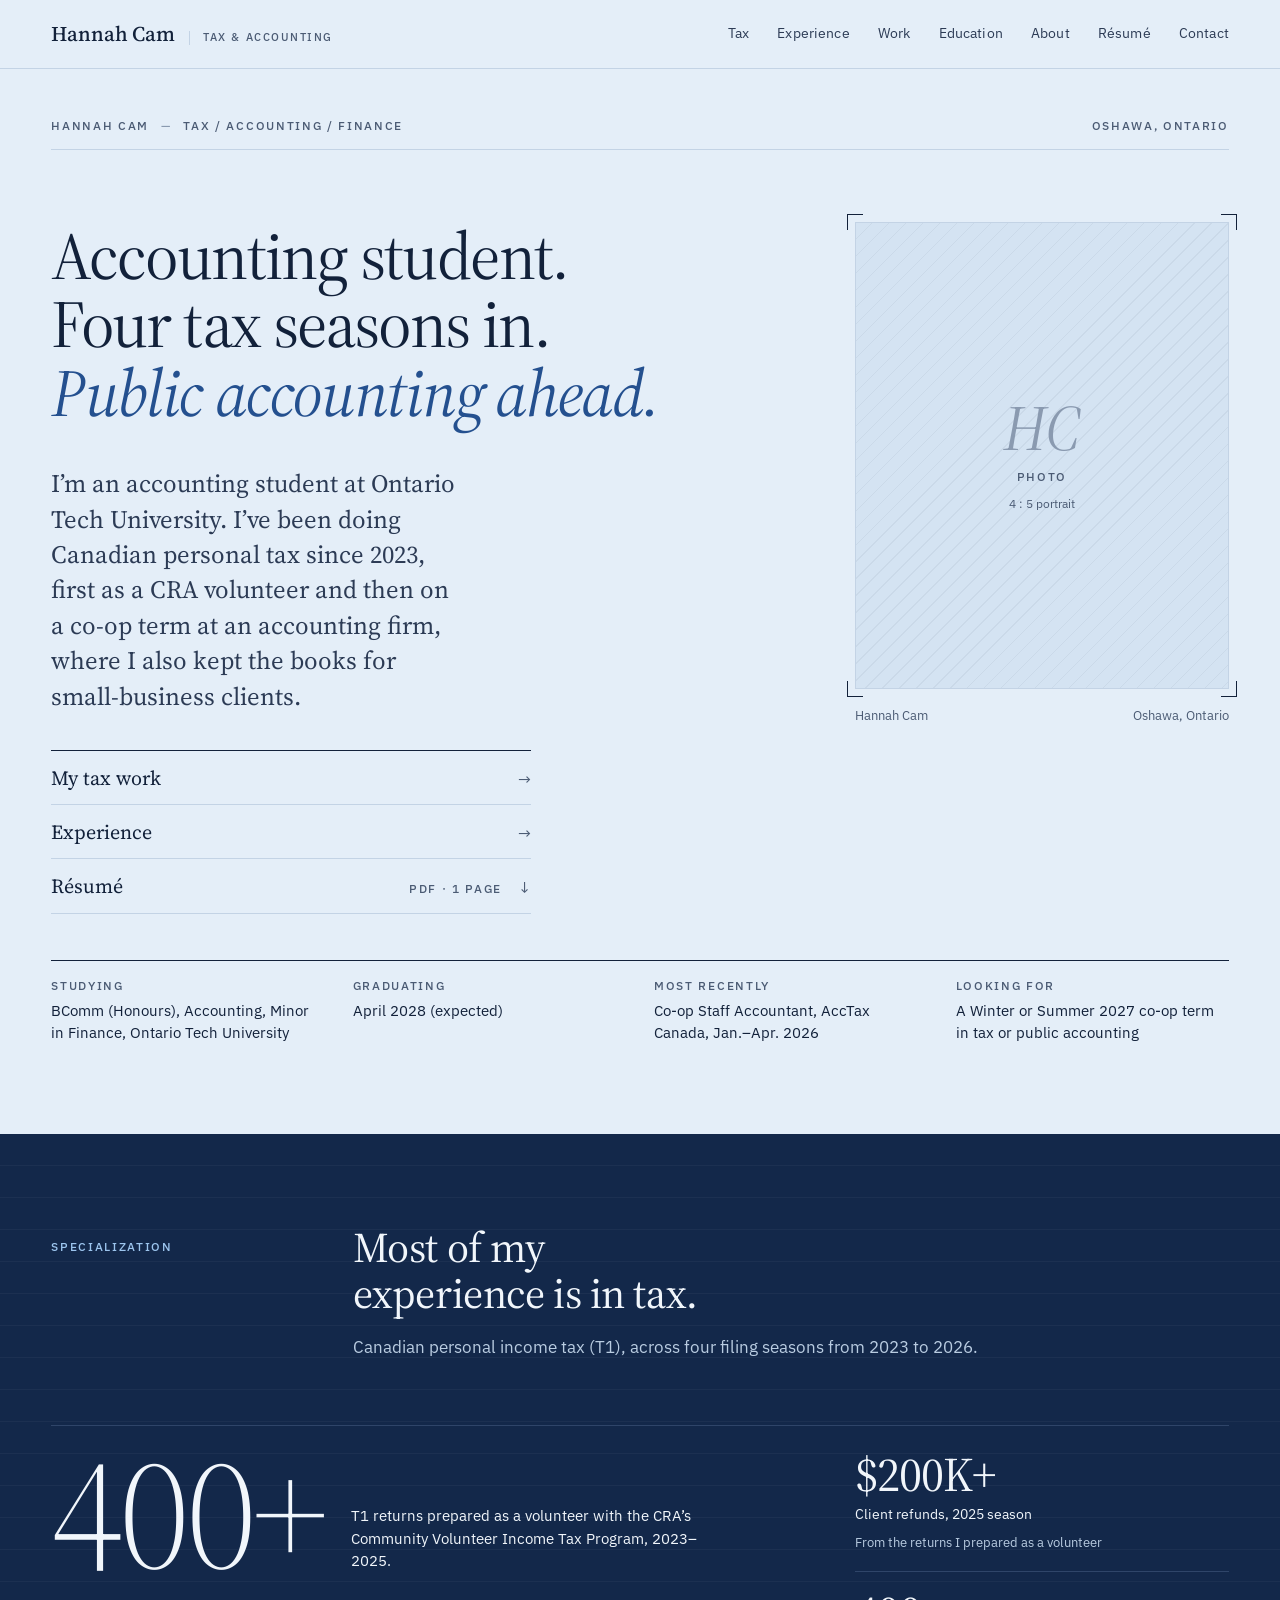
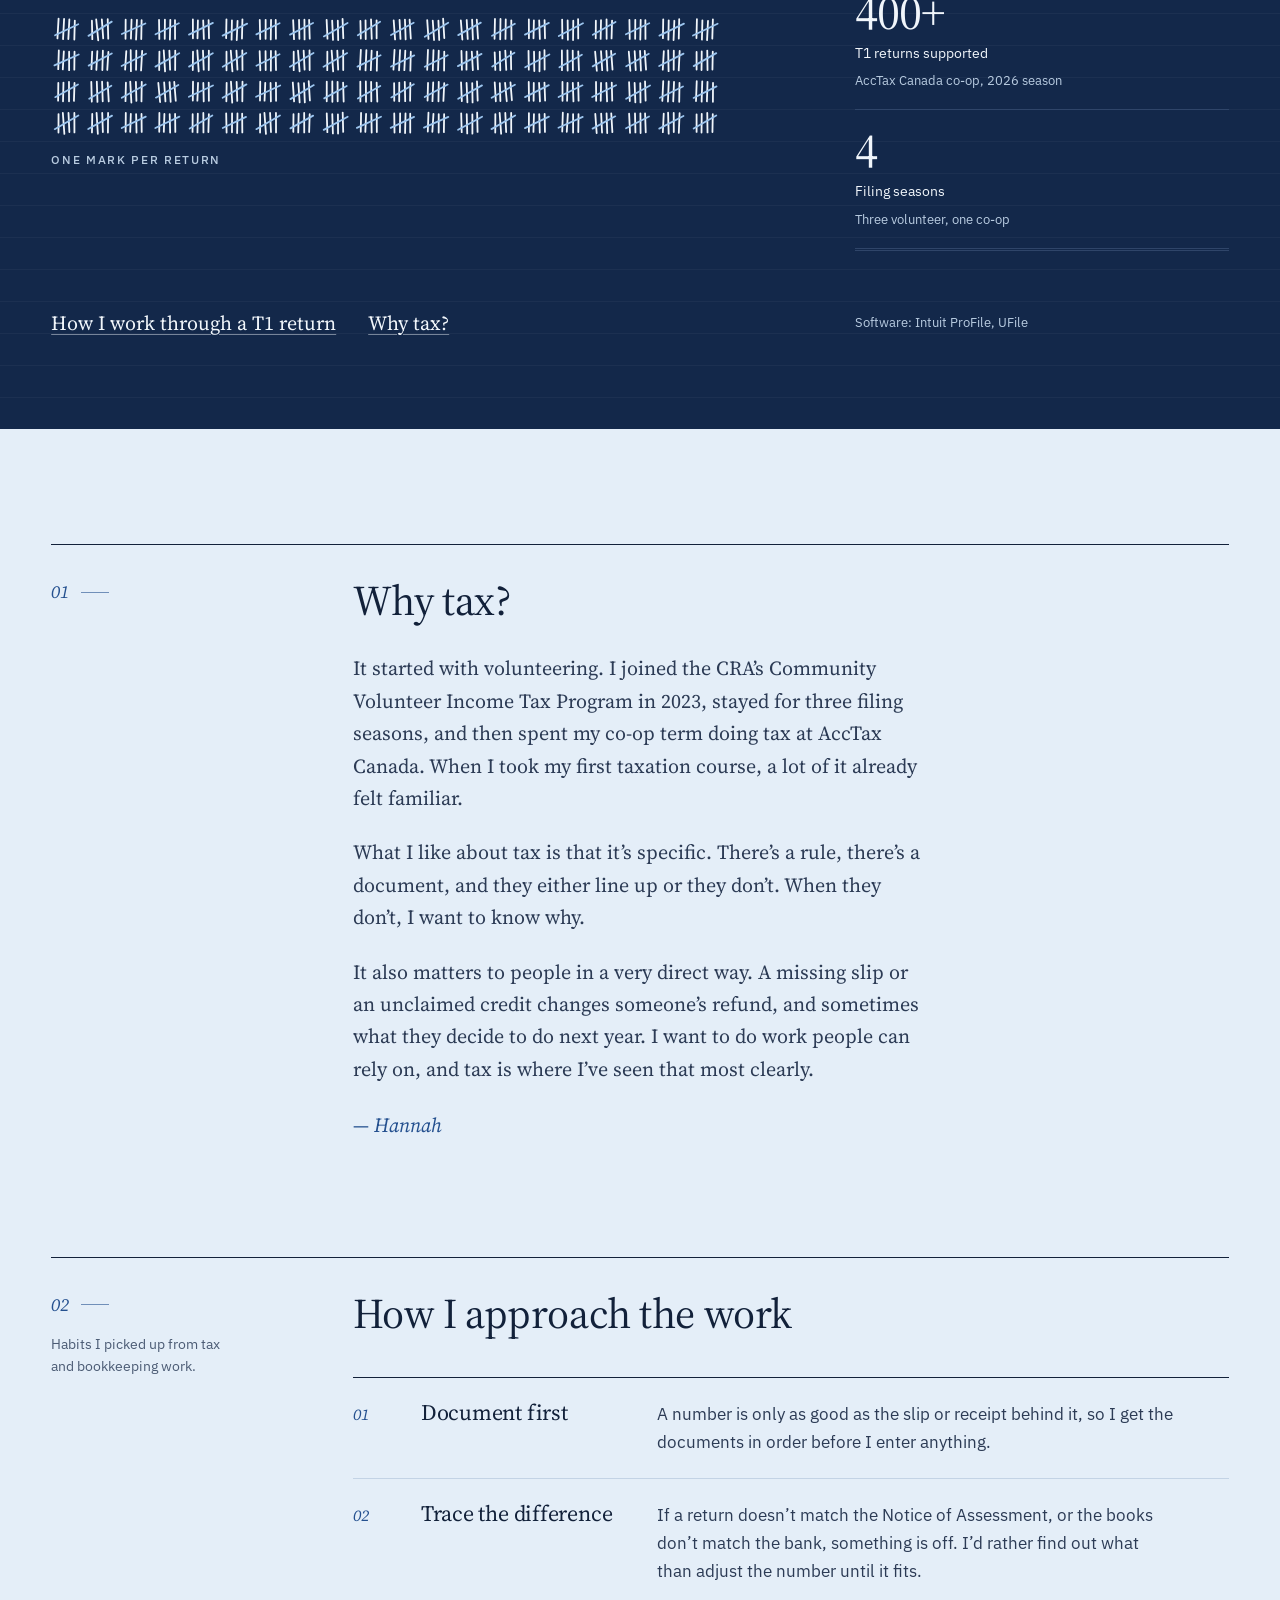
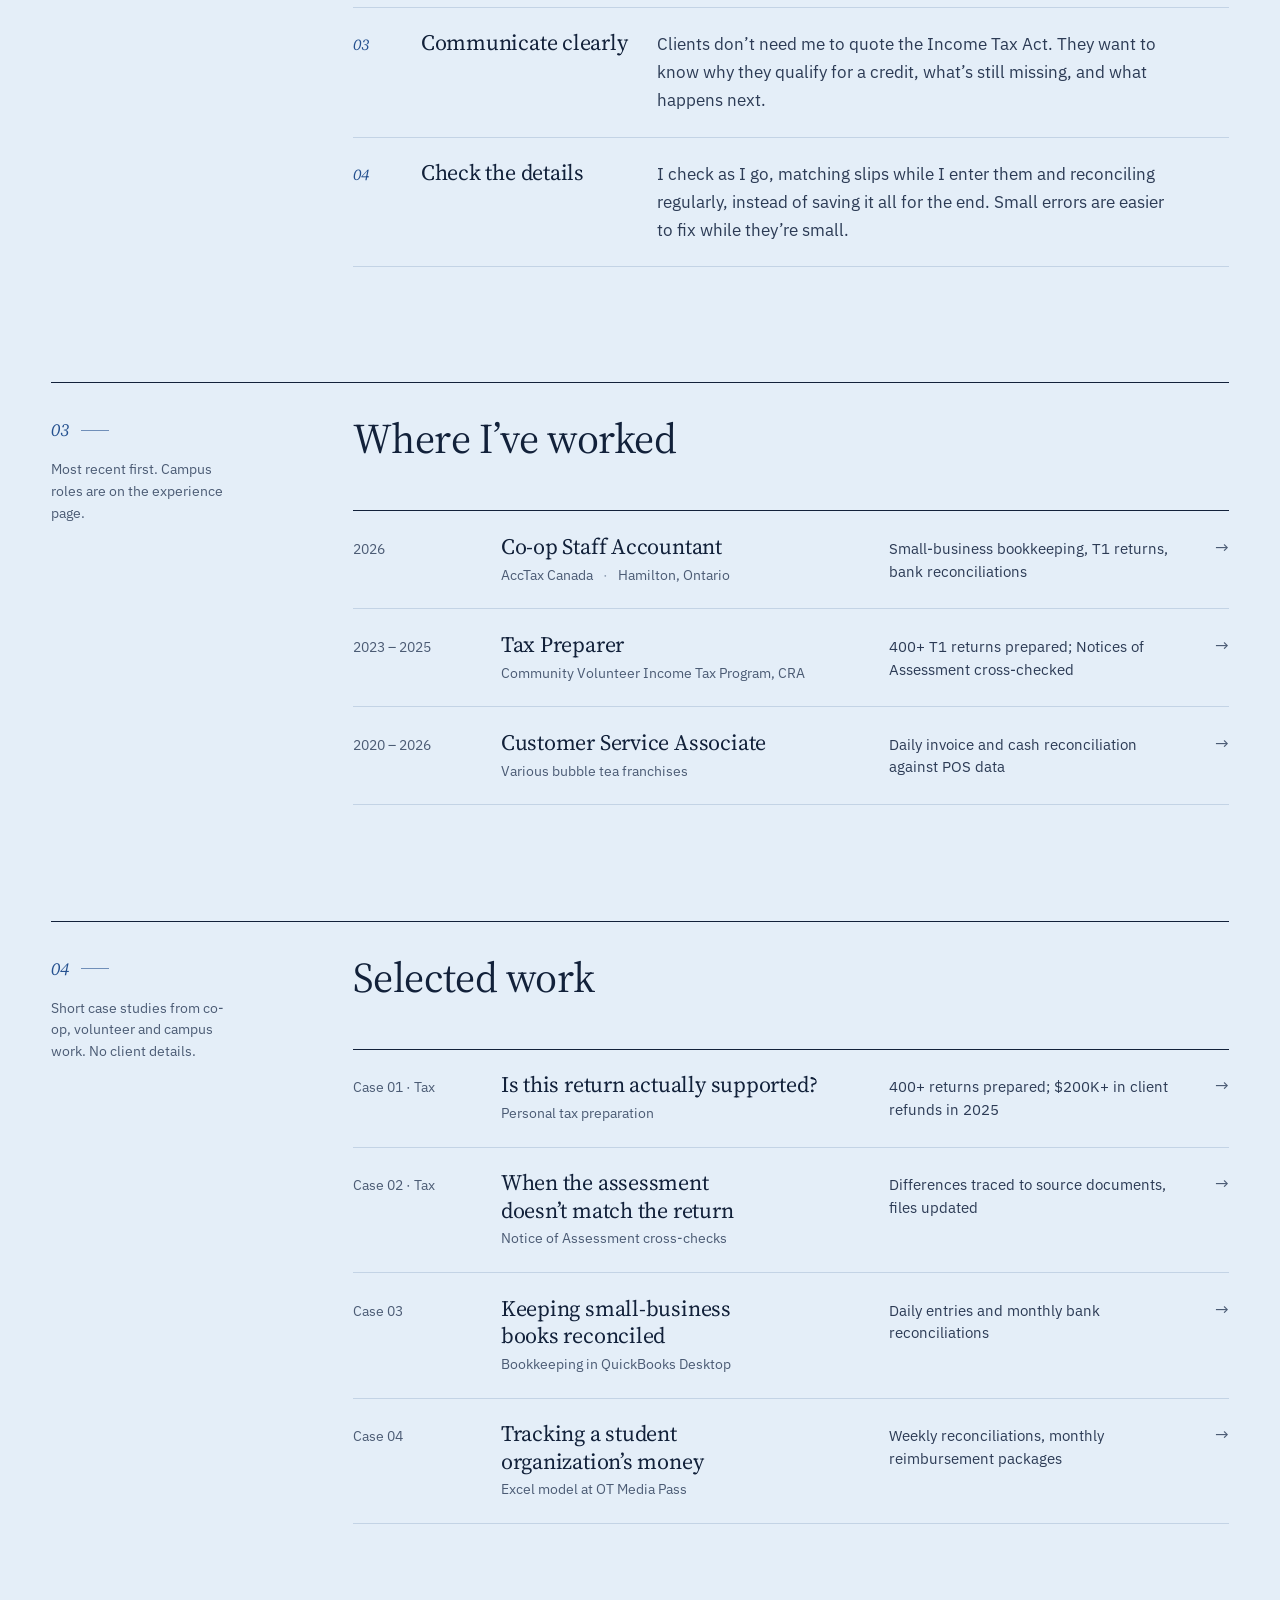
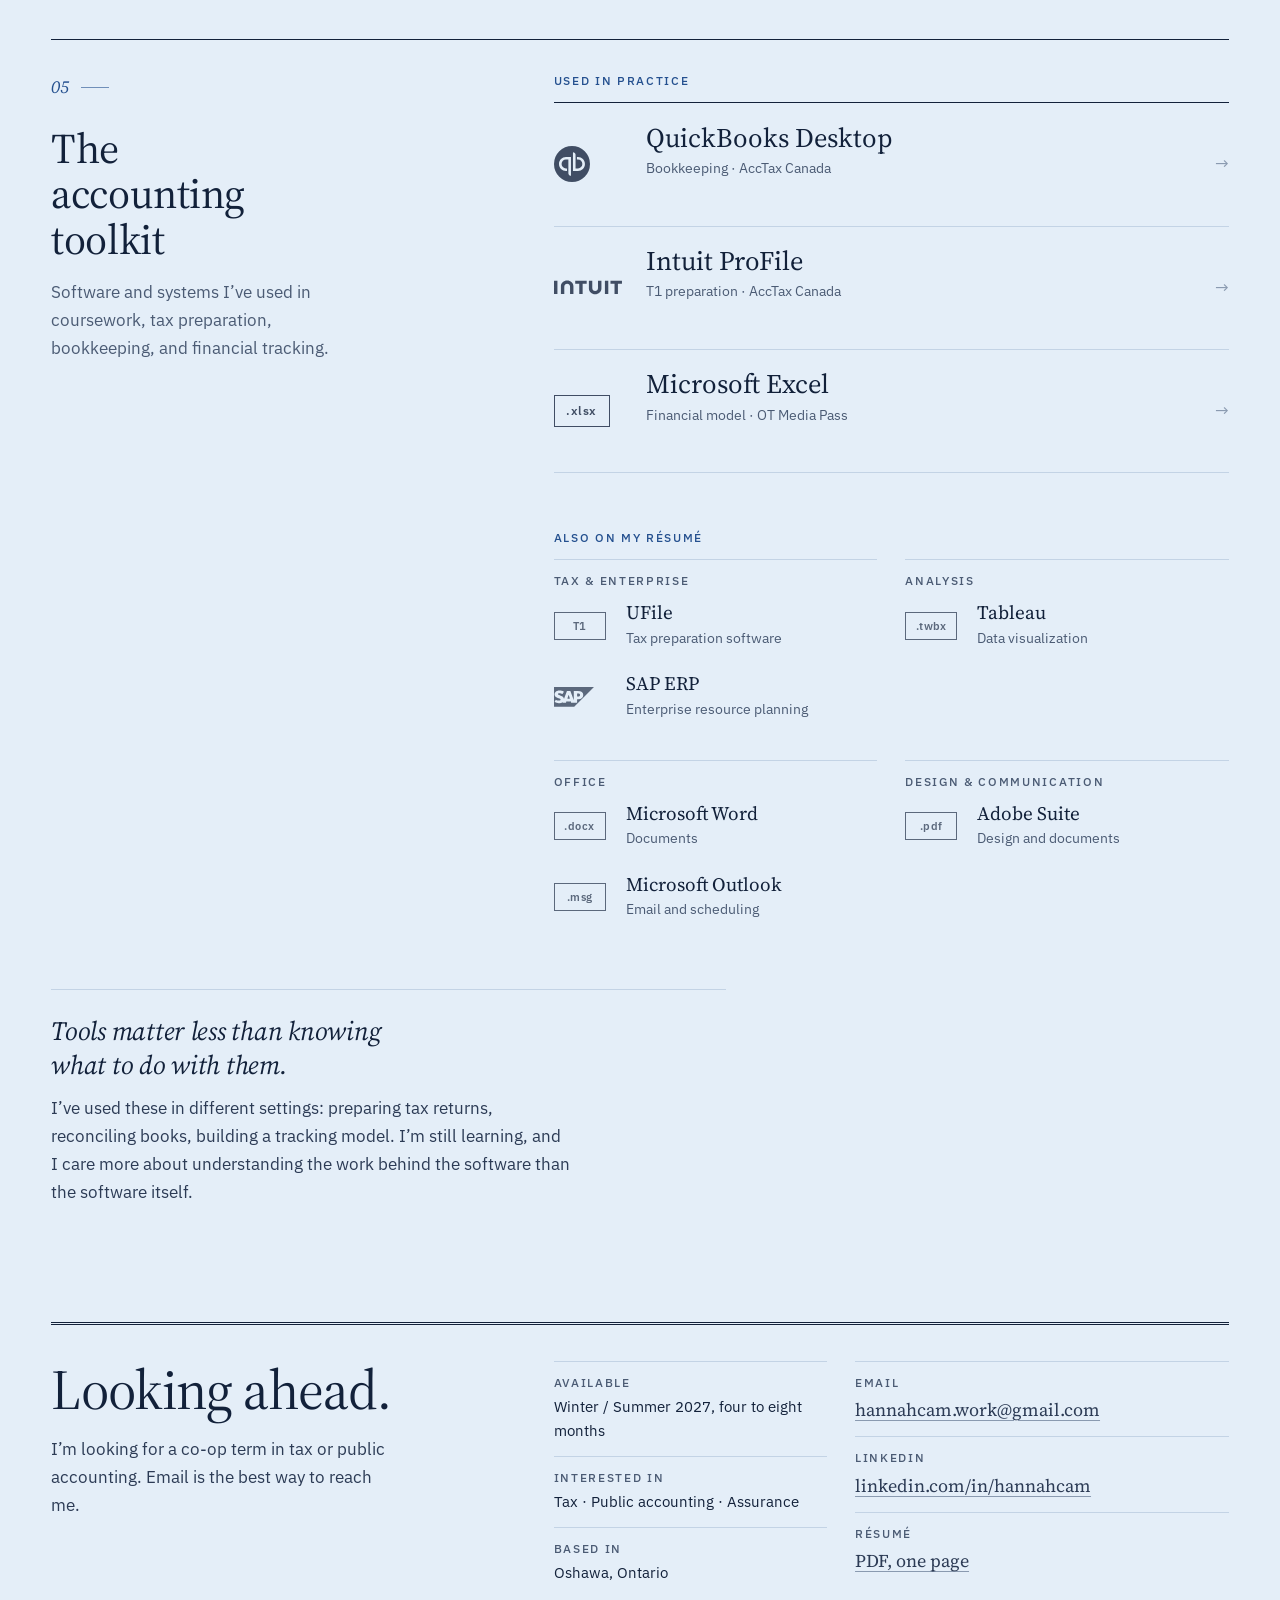
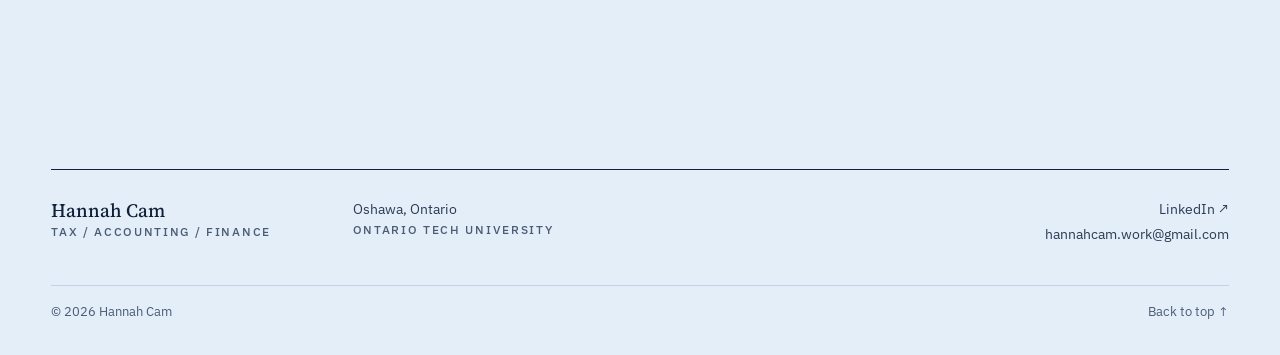
==== commit 46a80c0a: "update color" ====
--- a/index.html
+++ b/index.html
@@ -6,7 +6,7 @@
   <title>Hannah Cam — Accounting &amp; Tax</title>
   <meta name="description" content="Accounting student at Ontario Tech University with practical experience in Canadian tax preparation, bookkeeping, financial reconciliation, and client service.">
   <meta name="author" content="Hannah Cam">
-  <meta name="theme-color" content="#f4efe5">
+  <meta name="theme-color" content="#e4eef8">
   <link rel="canonical" href="https://hannahcamwork-dot.github.io/">
   <meta property="og:url" content="https://hannahcamwork-dot.github.io/">
   <meta property="og:type" content="website">
@@ -24,7 +24,7 @@
   <link rel="apple-touch-icon" href="assets/icons/apple-touch-icon.png">
   <link rel="preconnect" href="https://fonts.googleapis.com">
   <link rel="preconnect" href="https://fonts.gstatic.com" crossorigin>
-  <link rel="stylesheet" href="https://fonts.googleapis.com/css2?family=IBM+Plex+Sans:ital,wght@0,400;0,500;0,600;1,400&amp;family=Newsreader:ital,opsz,wght@0,6..72,300..600;1,6..72,300..500&amp;display=swap">
+  <link rel="stylesheet" href="https://fonts.googleapis.com/css2?family=IBM+Plex+Sans:ital,wght@0,400;0,500;0,600;1,400&amp;family=Source+Serif+4:ital,opsz,wght@0,8..60,300..600;1,8..60,300..500&amp;display=swap">
   <link rel="stylesheet" href="css/reset.css">
   <link rel="stylesheet" href="css/variables.css">
   <link rel="stylesheet" href="css/global.css">
@@ -372,19 +372,129 @@
       </div>
     </section>
 
+    <section class="section toolkit" id="toolkit" aria-labelledby="toolkit-title">
+      <div class="wrap">
+        <div class="toolkit__grid" data-reveal>
+          <div class="toolkit__intro">
+            <p class="index" aria-hidden="true"><span class="index__num">05</span></p>
+            <h2 class="toolkit__title" id="toolkit-title">The accounting toolkit</h2>
+            <p class="toolkit__sub">Software and systems I’ve used in coursework, tax preparation, bookkeeping, and financial tracking.</p>
+          </div>
+
+          <div class="toolkit__practice">
+            <p class="toolkit__label meta">Used in practice</p>
+            <ul class="tools tools--primary">
+              <li class="tool" style="--brand: #2ca01c">
+                <a class="tool__link" href="experience.html#acctax">
+                  <span class="tool__mark" aria-hidden="true"><svg viewBox="0 0 24 24"><path d="M12 0A12 12 0 0 0 0 12a12 12 0 0 0 12 12 12 12 0 0 0 12-12A12 12 0 0 0 12 0zm.642 4.1335c.9554 0 1.7296.776 1.7296 1.7332v9.0667h1.6c1.614 0 2.9275-1.3156 2.9275-2.933 0-1.6173-1.3136-2.9333-2.9276-2.9333h-.6654V7.3334h.6654c2.5722 0 4.6577 2.0897 4.6577 4.667 0 2.5774-2.0855 4.6666-4.6577 4.6666H12.642zM7.9837 7.333h3.3291v12.533c-.9555 0-1.73-.7759-1.73-1.7332V9.0662H7.9837c-1.6146 0-2.9277 1.316-2.9277 2.9334 0 1.6175 1.3131 2.9333 2.9277 2.9333h.6654v1.7332h-.6654c-2.5725 0-4.6577-2.0892-4.6577-4.6665 0-2.5771 2.0852-4.6666 4.6577-4.6666Z"/></svg></span>
+                  <span class="tool__body">
+                    <span class="tool__name">QuickBooks Desktop</span>
+                    <span class="tool__context">Bookkeeping · AccTax Canada</span>
+                    <span class="tool__detail">Invoice processing, transactions, monthly bank reconciliations</span>
+                  </span>
+                  <span class="tool__go" aria-hidden="true">→</span>
+                </a>
+              </li>
+              <li class="tool" style="--brand: #236cff">
+                <a class="tool__link" href="tax.html">
+                  <span class="tool__mark tool__mark--wide" aria-hidden="true"><svg viewBox="0 9.4 24 5.2"><path d="M12.32 12.38c0 1.174.974 2.033 2.211 2.033 1.237 0 2.212-.859 2.212-2.033v-2.7h-1.198v2.56c0 .633-.44 1.06-1.017 1.06s-1.017-.424-1.017-1.06V9.68h-1.198l.008 2.699zm7.624-1.619h1.429v3.563h1.198V10.76H24V9.68h-4.056v1.082zM19.17 9.68h-1.198v4.645h1.198V9.679zM7.482 10.761h1.43v3.563h1.197V10.76h1.428V9.68H7.482v1.082zM1.198 9.68H0v4.645h1.198V9.679zm5.653 1.94c0-1.174-.974-2.032-2.212-2.032-1.238 0-2.212.858-2.212 2.032v2.705h1.198v-2.56c0-.633.44-1.06 1.017-1.06s1.018.425 1.018 1.06v2.56h1.197L6.85 11.62h.001z"/></svg></span>
+                  <span class="tool__body">
+                    <span class="tool__name">Intuit ProFile</span>
+                    <span class="tool__context">T1 preparation · AccTax Canada</span>
+                    <span class="tool__detail">400+ returns supported, with documentation for senior review</span>
+                  </span>
+                  <span class="tool__go" aria-hidden="true">→</span>
+                </a>
+              </li>
+              <li class="tool">
+                <a class="tool__link" href="work.html#case-04">
+                  <span class="tool__mark tool__mark--type" aria-hidden="true">.xlsx</span>
+                  <span class="tool__body">
+                    <span class="tool__name">Microsoft Excel</span>
+                    <span class="tool__context">Financial model · OT Media Pass</span>
+                    <span class="tool__detail">Event costs, revenue drivers, weekly reconciliations</span>
+                  </span>
+                  <span class="tool__go" aria-hidden="true">→</span>
+                </a>
+              </li>
+            </ul>
+          </div>
+
+          <div class="toolkit__more">
+            <p class="toolkit__label meta">Also on my résumé</p>
+            <div class="tools-groups">
+              <div class="tools-group">
+                <h3 class="tools-group__title">Tax &amp; enterprise</h3>
+                <ul class="tools tools--small">
+                  <li class="tool">
+                    <span class="tool__mark tool__mark--type" aria-hidden="true">T1</span>
+                    <span class="tool__body"><span class="tool__name">UFile</span><span class="tool__context">Tax preparation software</span></span>
+                  </li>
+                  <li class="tool" style="--brand: #0faaff">
+                    <span class="tool__mark" aria-hidden="true"><svg viewBox="0 5.5 24 13"><path d="M0 6.064v11.872h12.13L24 6.064zm3.264 2.208h.005c.863.001 1.915.245 2.676.633l-.82 1.43c-.835-.404-1.255-.442-1.73-.467-.708-.038-1.064.215-1.069.488-.007.332.669.633 1.305.838.964.306 2.19.715 2.377 1.9L7.77 8.437h2.046l2.064 5.576-.007-5.575h2.37c2.257 0 3.318.764 3.318 2.519 0 1.575-1.09 2.514-2.936 2.514h-.763l-.01 2.094-3.588-.003-.25-.908c-.37.122-.787.189-1.23.189-.456 0-.885-.071-1.263-.2l-.358.919-2 .006.09-.462c-.029.025-.057.05-.087.074-.535.43-1.208.629-2.037.644l-.213.002a5.075 5.075 0 0 1-2.581-.675l.73-1.448c.79.467 1.286.572 1.956.558.347-.007.598-.07.761-.239a.557.557 0 0 0 .156-.369c.007-.376-.53-.553-1.185-.756-.531-.164-1.135-.389-1.606-.735-.559-.41-.825-.924-.812-1.65a1.99 1.99 0 0 1 .566-1.377c.519-.537 1.357-.863 2.363-.863zm10.597 1.67v1.904h.521c.694 0 1.247-.23 1.248-.964 0-.709-.554-.94-1.248-.94zm-5.087.767l-.748 2.362c.223.085.481.133.757.133.268 0 .52-.047.742-.126l-.736-2.37z"/></svg></span>
+                    <span class="tool__body"><span class="tool__name">SAP ERP</span><span class="tool__context">Enterprise resource planning</span></span>
+                  </li>
+                </ul>
+              </div>
+              <div class="tools-group">
+                <h3 class="tools-group__title">Analysis</h3>
+                <ul class="tools tools--small">
+                  <li class="tool">
+                    <span class="tool__mark tool__mark--type" aria-hidden="true">.twbx</span>
+                    <span class="tool__body"><span class="tool__name">Tableau</span><span class="tool__context">Data visualization</span></span>
+                  </li>
+                </ul>
+              </div>
+              <div class="tools-group">
+                <h3 class="tools-group__title">Office</h3>
+                <ul class="tools tools--small">
+                  <li class="tool">
+                    <span class="tool__mark tool__mark--type" aria-hidden="true">.docx</span>
+                    <span class="tool__body"><span class="tool__name">Microsoft Word</span><span class="tool__context">Documents</span></span>
+                  </li>
+                  <li class="tool">
+                    <span class="tool__mark tool__mark--type" aria-hidden="true">.msg</span>
+                    <span class="tool__body"><span class="tool__name">Microsoft Outlook</span><span class="tool__context">Email and scheduling</span></span>
+                  </li>
+                </ul>
+              </div>
+              <div class="tools-group">
+                <h3 class="tools-group__title">Design &amp; communication</h3>
+                <ul class="tools tools--small">
+                  <li class="tool">
+                    <span class="tool__mark tool__mark--type" aria-hidden="true">.pdf</span>
+                    <span class="tool__body"><span class="tool__name">Adobe Suite</span><span class="tool__context">Design and documents</span></span>
+                  </li>
+                </ul>
+              </div>
+            </div>
+          </div>
+
+          <div class="toolkit__note">
+            <h3 class="toolkit__note-title">Tools matter less than knowing what to do with them.</h3>
+            <p>I’ve used these in different settings: preparing tax returns, reconciling books, building a tracking model. I’m still learning, and I care more about understanding the work behind the software than the software itself.</p>
+          </div>
+        </div>
+      </div>
+    </section>
+
     <section class="close" aria-labelledby="close-title">
       <div class="wrap">
         <div class="close__grid" data-reveal>
-          <h2 class="close__title" id="close-title">Let’s talk accounting.</h2>
-          <div class="close__body">
-            <p>I’m looking for a Winter or Summer 2027 co-op term in tax or public accounting. Email is the best way to reach me.</p>
-            <p class="close__email"><a href="mailto:hannahcam.work@gmail.com">hannahcam.work@gmail.com</a></p>
-            <ul class="close__links">
-              <li><a href="https://www.linkedin.com/in/hannahcam/" target="_blank" rel="me noopener">LinkedIn <span aria-hidden="true">↗</span><span class="visually-hidden"> (opens in a new tab)</span></a></li>
-              <li><a href="assets/documents/Hannah-Cam-Resume.pdf" download>Résumé (PDF)</a></li>
-              <li><a href="contact.html">Contact details</a></li>
-            </ul>
-          </div>
+          <div class="close__head">
+            <h2 class="close__title" id="close-title">Looking ahead.</h2>
+            <p class="close__lede">I’m looking for a co-op term in tax or public accounting. Email is the best way to reach me.</p>
+          </div>
+          <dl class="close__facts">
+            <div><dt class="meta">Available</dt><dd>Winter / Summer 2027, four to eight months</dd></div>
+            <div><dt class="meta">Interested in</dt><dd>Tax · Public accounting · Assurance</dd></div>
+            <div><dt class="meta">Based in</dt><dd>Oshawa, Ontario</dd></div>
+          </dl>
+          <ul class="close__links">
+            <li><span class="meta">Email</span><a href="mailto:hannahcam.work@gmail.com">hannahcam.work@gmail.com</a></li>
+            <li><span class="meta">LinkedIn</span><a href="https://www.linkedin.com/in/hannahcam/" target="_blank" rel="me noopener">linkedin.com/in/hannahcam<span class="visually-hidden"> (opens in a new tab)</span></a></li>
+            <li><span class="meta">Résumé</span><a href="assets/documents/Hannah-Cam-Resume.pdf" download>PDF, one page</a></li>
+          </ul>
         </div>
       </div>
     </section>
--- a/css/variables.css
+++ b/css/variables.css
@@ -3,27 +3,27 @@
 :root {
   color-scheme: light;
 
-  /* Colour */
-  --ink: #1b1917;
-  --ink-soft: #3b3732;
-  --paper: #f4efe5;
-  --paper-deep: #ece5d7;
-  --paper-light: #faf7f1;
-  --oxblood: #6e2c2c;
-  --oxblood-deep: #561f20;
-  --stone: #645e55;        /* small text on paper, AA */
-  --stone-light: #9a958b;  /* decorative only */
-  --rule: #d6cebf;
+  /* Colour: baby-blue paper, navy ink */
+  --ink: #12213a;
+  --ink-soft: #2c3b55;
+  --paper: #e4eef8;
+  --paper-deep: #d4e3f2;
+  --paper-light: #f4f8fc;
+  --accent: #24508f;        /* 6.8:1 on paper */
+  --accent-deep: #1a3d70;
+  --stone: #4b5b74;         /* small text on paper, 5.9:1 */
+  --stone-light: #8a9ab0;   /* decorative only */
+  --rule: #c3d3e5;
 
-  /* Tax bands (oxblood field) */
-  --tax-bg: #5b2424;
-  --on-tax: #f4efe5;        /* 10.6:1 */
-  --on-tax-muted: #dcc4bc;  /* 7.4:1 */
-  --on-tax-accent: #e8c9a0; /* 7.7:1 */
-  --rule-on-tax: #7a4642;   /* decorative only */
+  /* Tax bands (navy field) */
+  --tax-bg: #13284a;
+  --on-tax: #f1f6fb;        /* 13.5:1 */
+  --on-tax-muted: #b9cce1;  /* 8.9:1 */
+  --on-tax-accent: #9cc5ee; /* 8.1:1 */
+  --rule-on-tax: #2f4569;   /* decorative only */
 
   /* Type */
-  --serif: "Newsreader", "Iowan Old Style", "Palatino Linotype", Palatino, Georgia, serif;
+  --serif: "Source Serif 4", "Iowan Old Style", "Palatino Linotype", Georgia, serif;
   --sans: "IBM Plex Sans", "Segoe UI", "Helvetica Neue", Arial, sans-serif;
 
   --fs-meta: 0.75rem;
--- a/css/global.css
+++ b/css/global.css
@@ -65,18 +65,18 @@
 }
 
 a:hover {
-  color: var(--oxblood);
+  color: var(--accent);
   text-decoration-color: currentColor;
 }
 
 :focus-visible {
-  outline: 2px solid var(--oxblood);
+  outline: 2px solid var(--accent);
   outline-offset: 3px;
   border-radius: 1px;
 }
 
 ::selection {
-  background: var(--oxblood);
+  background: var(--accent);
   color: var(--paper);
 }
 
@@ -225,7 +225,7 @@
   font-weight: 400;
   letter-spacing: 0;
   text-transform: none;
-  color: var(--oxblood);
+  color: var(--accent);
   font-variant-numeric: lining-nums;
 }
 
@@ -245,7 +245,7 @@
   display: inline-block;
   width: 1.75rem;
   height: 1px;
-  background: var(--oxblood);
+  background: var(--accent);
   opacity: 0.6;
 }
 
@@ -401,7 +401,7 @@
 }
 
 .site-nav a[aria-current="page"] {
-  color: var(--oxblood);
+  color: var(--accent);
 }
 
 .site-nav__num {
@@ -488,7 +488,7 @@
   }
 
   .js .site-nav a[aria-current="page"] {
-    color: var(--oxblood);
+    color: var(--accent);
   }
 
   .js .site-nav__num {
--- a/css/components.css
+++ b/css/components.css
@@ -39,8 +39,8 @@
 }
 
 .btn--solid:hover {
-  background: var(--oxblood);
-  border-color: var(--oxblood);
+  background: var(--accent);
+  border-color: var(--accent);
   color: var(--paper);
 }
 
@@ -114,7 +114,7 @@
 }
 
 .doc-links a:hover {
-  color: var(--oxblood);
+  color: var(--accent);
   padding-left: 0.35rem;
 }
 
@@ -136,7 +136,7 @@
 }
 
 .doc-links a:hover .doc-links__icon {
-  color: var(--oxblood);
+  color: var(--accent);
   transform: translateX(3px);
 }
 
@@ -186,7 +186,7 @@
 }
 
 .hero__title em {
-  color: var(--oxblood);
+  color: var(--accent);
 }
 
 .hero__copy {
@@ -322,7 +322,7 @@
   background-image: repeating-linear-gradient(
     135deg,
     transparent 0 11px,
-    rgba(27, 25, 23, 0.045) 11px 12px
+    rgba(18, 33, 58, 0.05) 11px 12px
   );
   text-align: center;
 }
@@ -359,7 +359,7 @@
   background-image: repeating-linear-gradient(
     180deg,
     transparent 0 31px,
-    rgba(244, 239, 229, 0.045) 31px 32px
+    rgba(241, 246, 251, 0.04) 31px 32px
   );
   color: var(--on-tax-muted);
 }
@@ -371,7 +371,7 @@
 
 .taxband a {
   color: var(--on-tax);
-  text-decoration-color: rgba(244, 239, 229, 0.45);
+  text-decoration-color: rgba(241, 246, 251, 0.45);
 }
 
 .taxband a:hover {
@@ -595,13 +595,13 @@
   margin: 0.08em 0.1em 0 0;
   font-size: 3.4em;
   line-height: 0.8;
-  color: var(--oxblood);
+  color: var(--accent);
 }
 
 .essay .signoff {
   margin-top: 1.5rem;
   font-style: italic;
-  color: var(--oxblood);
+  color: var(--accent);
 }
 
 .essay .pullquote {
@@ -615,7 +615,7 @@
   font-size: 1.5rem;
   font-style: italic;
   line-height: 1.3;
-  color: var(--oxblood);
+  color: var(--accent);
 }
 
 @media (max-width: 53.75em) {
@@ -654,7 +654,7 @@
 }
 
 .areas li:first-child {
-  color: var(--oxblood);
+  color: var(--accent);
 }
 
 .note-line {
@@ -667,7 +667,7 @@
 
 .note-line .meta {
   flex: none;
-  color: var(--oxblood);
+  color: var(--accent);
 }
 
 /* ---------- Principles (hanging list) ---------- */
@@ -690,7 +690,7 @@
   font-family: var(--serif);
   font-size: 1rem;
   font-style: italic;
-  color: var(--oxblood);
+  color: var(--accent);
 }
 
 .principle__title {
@@ -770,12 +770,12 @@
 }
 
 .row:hover .row__title {
-  color: var(--oxblood);
+  color: var(--accent);
 }
 
 .row:hover .row__arrow {
   transform: translateX(4px);
-  color: var(--oxblood);
+  color: var(--accent);
 }
 
 @supports selector(:has(*)) {
@@ -784,7 +784,7 @@
   }
 
   .row:has(a:focus-visible) {
-    outline: 2px solid var(--oxblood);
+    outline: 2px solid var(--accent);
     outline-offset: 4px;
   }
 }
@@ -816,6 +816,269 @@
   }
 }
 
+/* ---------- Accounting toolkit ---------- */
+
+.toolkit__grid {
+  display: grid;
+  grid-template-columns: repeat(12, minmax(0, 1fr));
+  column-gap: var(--col-gap);
+  row-gap: clamp(2.5rem, 5vw, 3.5rem);
+  border-top: 1px solid var(--ink);
+  padding-top: clamp(1.25rem, 2.5vw, 2rem);
+}
+
+.toolkit__intro {
+  grid-column: 1 / span 4;
+  align-self: start;
+}
+
+.toolkit__title {
+  margin-top: 1.5rem;
+  font-size: var(--fs-h2);
+  line-height: 1.08;
+  max-width: 10ch;
+}
+
+.toolkit__sub {
+  margin-top: 1rem;
+  max-width: 30ch;
+  color: var(--stone);
+}
+
+.toolkit__practice,
+.toolkit__more {
+  grid-column: 6 / -1;
+}
+
+.toolkit__more {
+  grid-row: 2;
+}
+
+.toolkit__label {
+  margin-bottom: 0.75rem;
+  color: var(--accent);
+}
+
+.tools--primary {
+  border-top: 1px solid var(--ink);
+}
+
+.tools--primary .tool {
+  border-bottom: 1px solid var(--rule);
+}
+
+.tool__link {
+  display: grid;
+  grid-template-columns: 4.5rem minmax(0, 1fr) 1.5rem;
+  gap: 1.25rem;
+  align-items: center;
+  padding: 1.15rem 0;
+  color: inherit;
+  text-decoration: none;
+}
+
+.tool__mark {
+  display: flex;
+  align-items: center;
+  justify-content: flex-start;
+  height: 2.25rem;
+  color: var(--ink);
+  opacity: 0.78;
+  transition: opacity 200ms var(--ease), transform 200ms var(--ease), color 200ms var(--ease);
+}
+
+.tool__mark svg {
+  width: 2.25rem;
+  height: 2.25rem;
+  fill: currentColor;
+}
+
+.tool__mark--wide svg {
+  width: 4.25rem;
+  height: auto;
+}
+
+.tool__mark--type {
+  justify-content: center;
+  width: 3.5rem;
+  height: 2rem;
+  border: 1px solid currentColor;
+  font-family: var(--sans);
+  font-size: 0.75rem;
+  font-weight: 600;
+  letter-spacing: 0.04em;
+}
+
+.tool__body {
+  display: flex;
+  flex-direction: column;
+  min-width: 0;
+}
+
+.tools--primary .tool__name {
+  font-family: var(--serif);
+  font-size: clamp(1.375rem, 1.2rem + 0.6vw, 1.75rem);
+  line-height: 1.2;
+  color: var(--ink);
+  transition: color 200ms var(--ease);
+}
+
+.tool__context {
+  margin-top: 0.2rem;
+  font-size: 0.875rem;
+  color: var(--stone);
+}
+
+.tool__detail {
+  margin-top: 0.35rem;
+  font-size: 0.8125rem;
+  color: var(--accent);
+  transition: opacity 200ms var(--ease), transform 200ms var(--ease);
+}
+
+.tool__go {
+  justify-self: end;
+  color: var(--stone-light);
+  transition: transform 200ms var(--ease), color 200ms var(--ease);
+}
+
+@media (hover: hover) {
+  .tool__detail {
+    opacity: 0;
+    transform: translateY(-2px);
+  }
+
+  .tool__link:hover .tool__detail,
+  .tool__link:focus-visible .tool__detail {
+    opacity: 1;
+    transform: none;
+  }
+}
+
+.tool__link:hover .tool__mark,
+.tool__link:focus-visible .tool__mark {
+  opacity: 1;
+  transform: translateX(3px);
+  color: var(--brand, var(--accent));
+}
+
+.tool__link:hover .tool__name {
+  color: var(--accent);
+}
+
+.tool__link:hover .tool__go {
+  color: var(--accent);
+  transform: translateX(3px);
+}
+
+.tools-groups {
+  display: grid;
+  grid-template-columns: repeat(2, minmax(0, 1fr));
+  gap: 1.75rem var(--col-gap);
+}
+
+.tools-group {
+  padding-top: 0.75rem;
+  border-top: 1px solid var(--rule);
+}
+
+.tools-group__title {
+  font-family: var(--sans);
+  font-size: var(--fs-meta);
+  font-weight: 500;
+  letter-spacing: var(--track-meta);
+  text-transform: uppercase;
+  color: var(--stone);
+  line-height: 1.5;
+}
+
+.tools--small .tool {
+  display: grid;
+  grid-template-columns: 3.5rem minmax(0, 1fr);
+  gap: 1rem;
+  align-items: center;
+  padding: 0.7rem 0;
+}
+
+.tools--small .tool__mark {
+  height: 1.75rem;
+  opacity: 0.65;
+}
+
+.tools--small .tool__mark svg {
+  width: 2.5rem;
+  height: auto;
+}
+
+.tools--small .tool__mark--type {
+  width: 3.25rem;
+  height: 1.75rem;
+  font-size: 0.6875rem;
+}
+
+.tools--small .tool:hover .tool__mark {
+  opacity: 1;
+  color: var(--brand, var(--accent));
+}
+
+.tools--small .tool__name {
+  font-family: var(--serif);
+  font-size: 1.1875rem;
+  line-height: 1.25;
+  color: var(--ink);
+}
+
+.tools--small .tool__context {
+  margin-top: 0.1rem;
+}
+
+.toolkit__note {
+  grid-column: 1 / span 7;
+  padding-top: 1.5rem;
+  border-top: 1px solid var(--rule);
+}
+
+.toolkit__note-title {
+  font-size: var(--fs-h3);
+  font-style: italic;
+  line-height: 1.3;
+  max-width: 28ch;
+}
+
+.toolkit__note p {
+  margin-top: 0.75rem;
+  max-width: 52ch;
+}
+
+@media (max-width: 53.75em) {
+  .toolkit__intro,
+  .toolkit__practice,
+  .toolkit__more,
+  .toolkit__note {
+    grid-column: 1 / -1;
+    grid-row: auto;
+  }
+
+  .toolkit__title {
+    max-width: none;
+  }
+}
+
+@media (max-width: 30em) {
+  .tools-groups {
+    grid-template-columns: 1fr;
+  }
+
+  .tool__link {
+    grid-template-columns: 3.5rem minmax(0, 1fr) 1rem;
+    gap: 1rem;
+  }
+
+  .tool__mark--wide svg {
+    width: 3.5rem;
+  }
+}
+
 /* ---------- Closing section ---------- */
 
 .close {
@@ -826,47 +1089,69 @@
   display: grid;
   grid-template-columns: repeat(12, minmax(0, 1fr));
   column-gap: var(--col-gap);
-  row-gap: 1.75rem;
+  row-gap: 2rem;
   padding-top: clamp(1.5rem, 3vw, 2.25rem);
   border-top: 3px double var(--ink);
 }
 
+.close__head {
+  grid-column: 1 / span 5;
+}
+
 .close__title {
-  grid-column: 1 / span 6;
   font-size: clamp(2.25rem, 1.7rem + 2.3vw, 3.5rem);
   line-height: 1.05;
   letter-spacing: -0.02em;
-  max-width: 12ch;
-}
-
-.close__body {
-  grid-column: 7 / -1;
-  padding-top: 0.5rem;
-}
-
-.close__email {
-  margin-top: 1.25rem;
-  font-family: var(--serif);
-  font-size: var(--fs-h3);
+}
+
+.close__lede {
+  margin-top: 1rem;
+  max-width: 34ch;
+}
+
+.close__facts {
+  grid-column: 6 / span 3;
+}
+
+.close__facts > div,
+.close__links li {
+  display: flex;
+  flex-direction: column;
+  gap: 0.2rem;
+  padding: 0.75rem 0;
+  border-top: 1px solid var(--rule);
+}
+
+.close__facts dd {
+  font-size: 0.9375rem;
+  color: var(--ink);
+}
+
+.close__links {
+  grid-column: 9 / -1;
+}
+
+.close__links a {
+  font-family: var(--serif);
+  font-size: 1.125rem;
   overflow-wrap: anywhere;
 }
 
-.close__links {
-  display: flex;
-  flex-wrap: wrap;
-  gap: 0.5rem 1.75rem;
-  margin-top: 1.25rem;
-  font-size: 0.9375rem;
-}
-
 @media (max-width: 53.75em) {
-  .close__title,
-  .close__body {
+  .close__head {
     grid-column: 1 / -1;
   }
 
-  .close__body {
-    padding-top: 0;
+  .close__facts,
+  .close__links {
+    grid-column: span 6;
+  }
+}
+
+@media (max-width: 40em) {
+  .close__facts,
+  .close__links {
+    grid-column: 1 / -1;
   }
 }
 
@@ -922,8 +1207,8 @@
   left: -5px;
   width: 9px;
   height: 9px;
-  border: 1px solid var(--oxblood);
-  background: var(--oxblood);
+  border: 1px solid var(--accent);
+  background: var(--accent);
   transition: background-color 600ms var(--ease) 250ms;
 }
 
@@ -938,7 +1223,7 @@
 
 .entry.reveal.is-visible .entry__body::before,
 .entry.reveal.is-visible .entry__aside::before {
-  background: var(--oxblood);
+  background: var(--accent);
 }
 
 .entry__role {
@@ -1046,7 +1331,7 @@
   top: 0.82em;
   width: 0.6rem;
   height: 1px;
-  background: var(--oxblood);
+  background: var(--accent);
 }
 
 /* ---------- Roles (leadership) ---------- */
@@ -1186,7 +1471,7 @@
 .seasons__bar {
   grid-row: 2;
   height: 0.625rem;
-  background: var(--oxblood);
+  background: var(--accent);
 }
 
 .seasons__bar--coop {
@@ -1231,7 +1516,7 @@
   width: 0.6rem;
   height: 0.6rem;
   margin-right: 0.5rem;
-  background: var(--oxblood);
+  background: var(--accent);
 }
 
 .seasons__key--coop {
@@ -1285,7 +1570,7 @@
 
 .lines__ref {
   white-space: nowrap;
-  color: var(--oxblood);
+  color: var(--accent);
   font-variant-numeric: tabular-nums lining-nums;
 }
 
@@ -1559,7 +1844,7 @@
 
 .minicase__kicker b {
   font-weight: 500;
-  color: var(--oxblood);
+  color: var(--accent);
 }
 
 .minicase__title {
@@ -1626,7 +1911,7 @@
   content: counter(step, decimal-leading-zero);
   font-family: var(--serif);
   font-style: italic;
-  color: var(--oxblood);
+  color: var(--accent);
 }
 
 .steps__aside {
@@ -1891,7 +2176,7 @@
 }
 
 .fw__exposure--practical {
-  color: var(--oxblood);
+  color: var(--accent);
 }
 
 @media (max-width: 40em) {
@@ -1965,7 +2250,7 @@
   font-family: var(--sans);
   font-size: 0.6875rem;
   font-weight: 500;
-  color: var(--oxblood);
+  color: var(--accent);
   text-decoration: none;
   vertical-align: super;
   line-height: 0;
@@ -1991,7 +2276,7 @@
 
 .footnotes li > span:first-child {
   min-width: 0.75rem;
-  color: var(--oxblood);
+  color: var(--accent);
 }
 
 @media (max-width: 64em) {
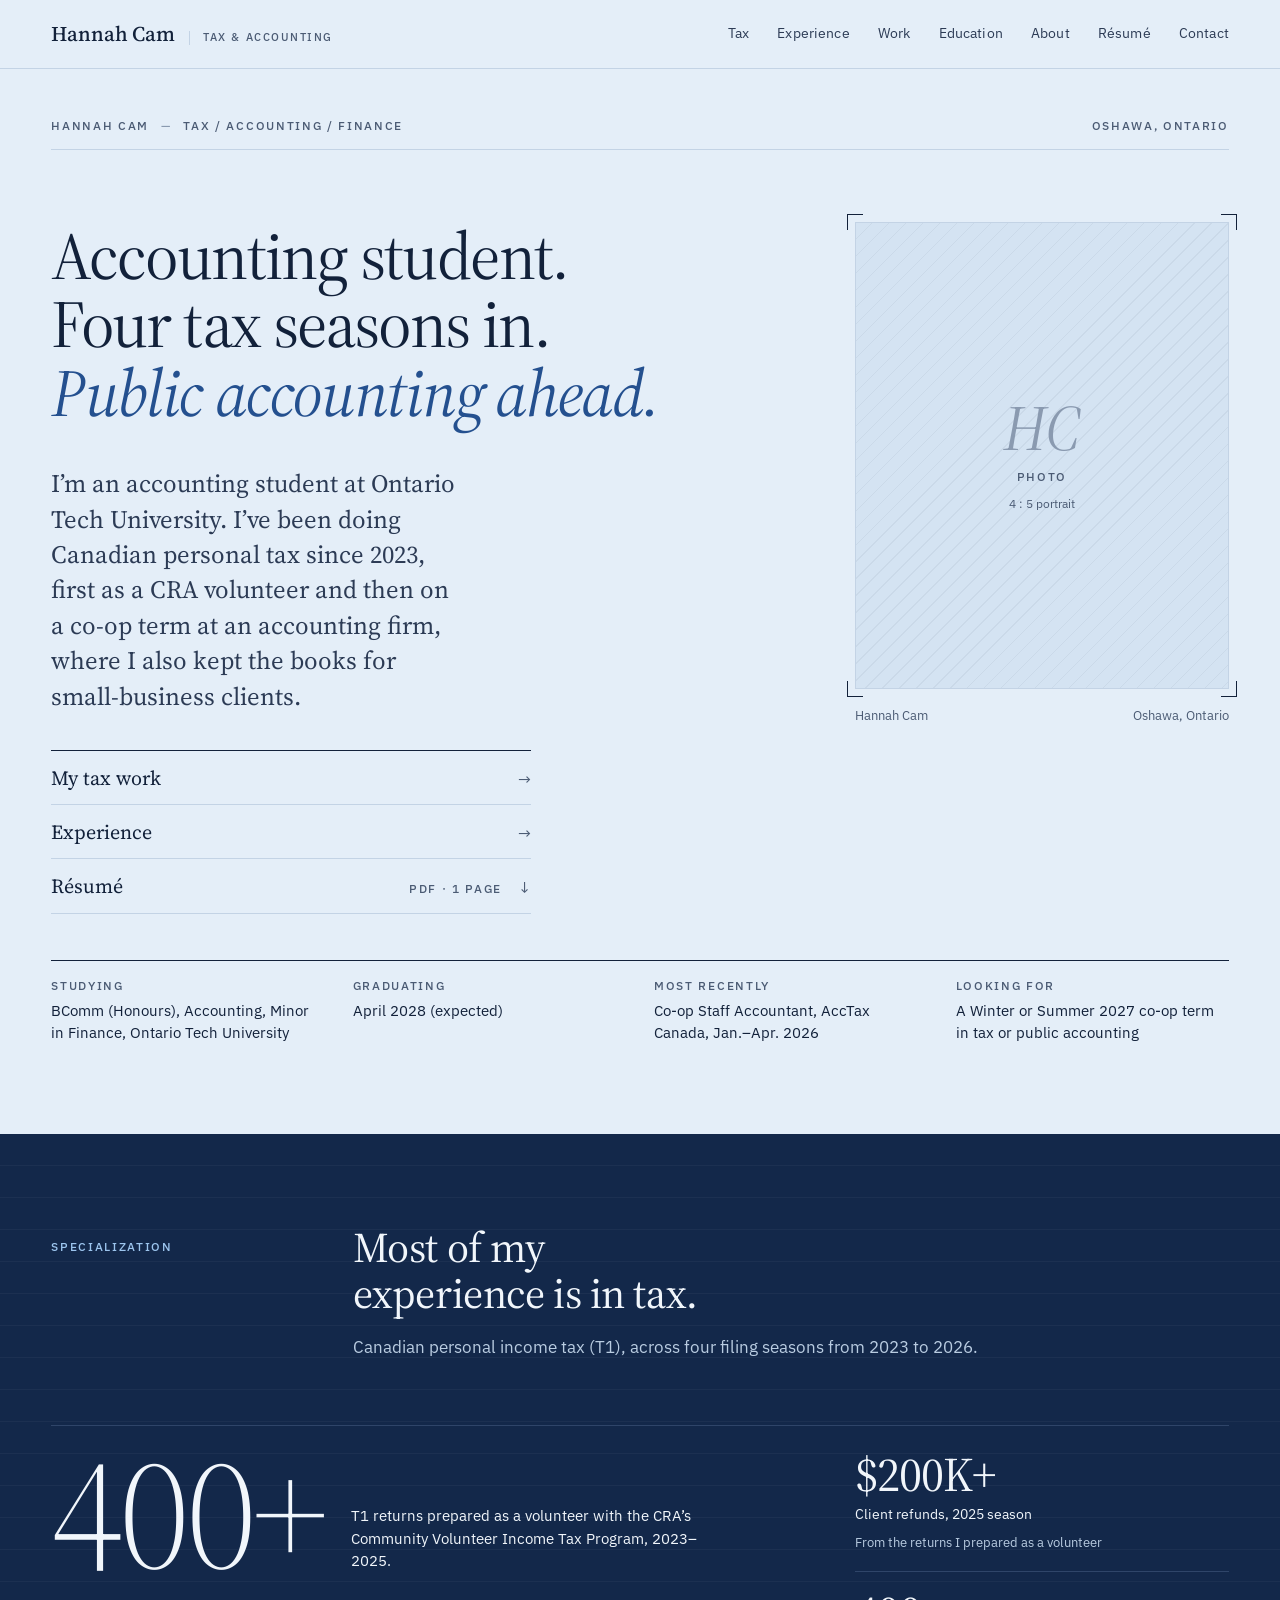
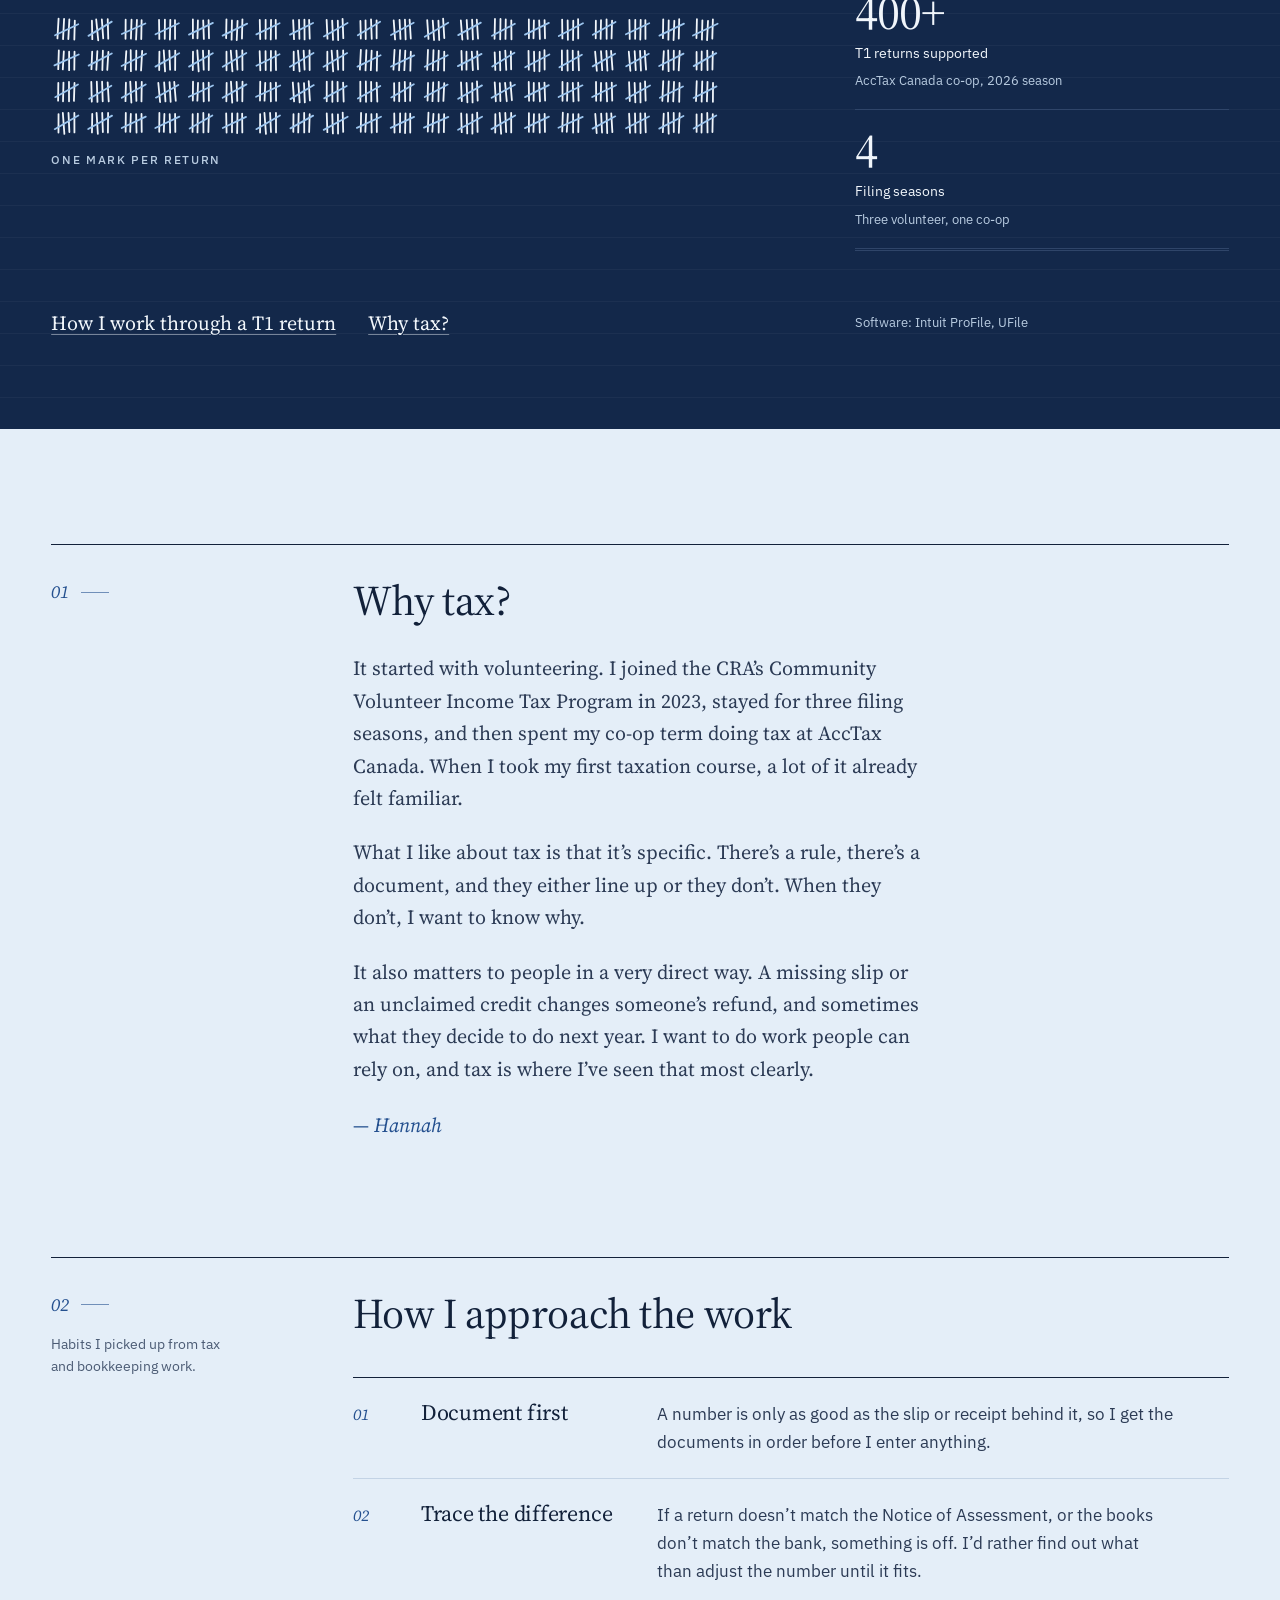
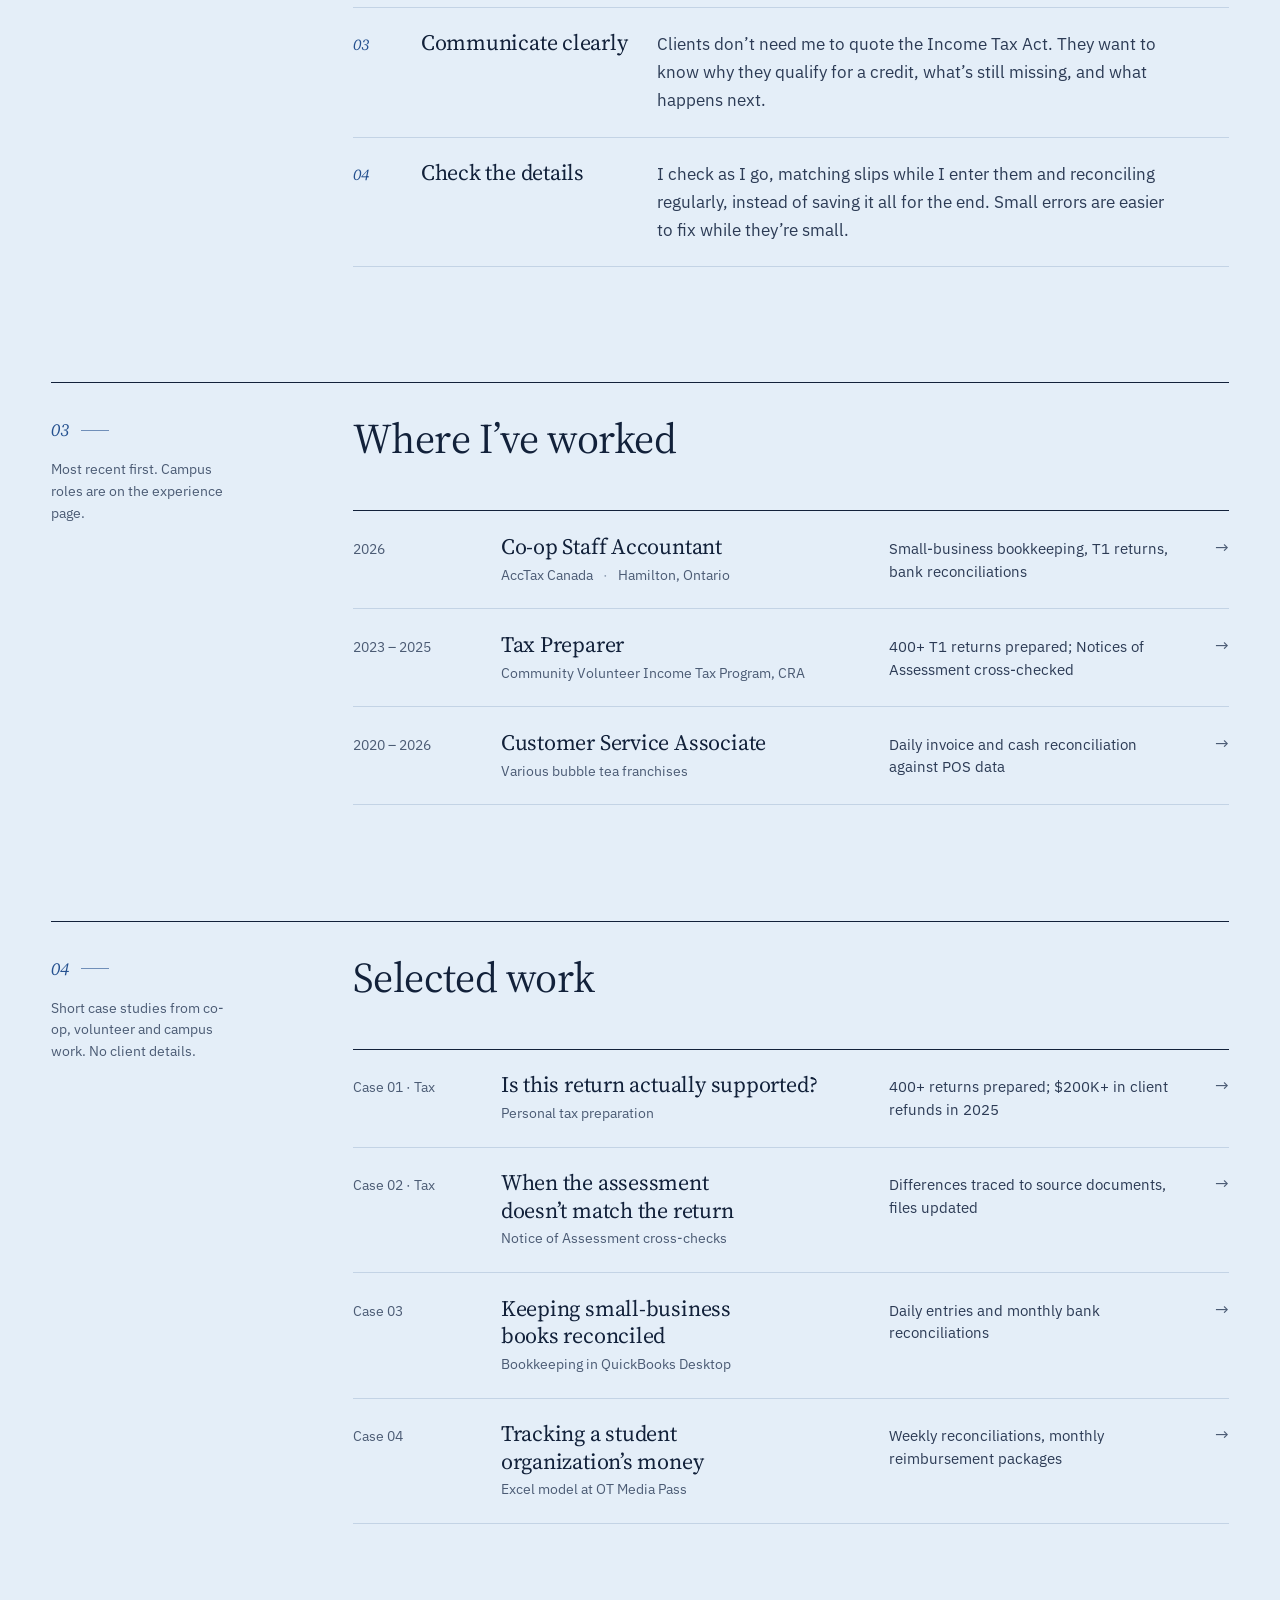
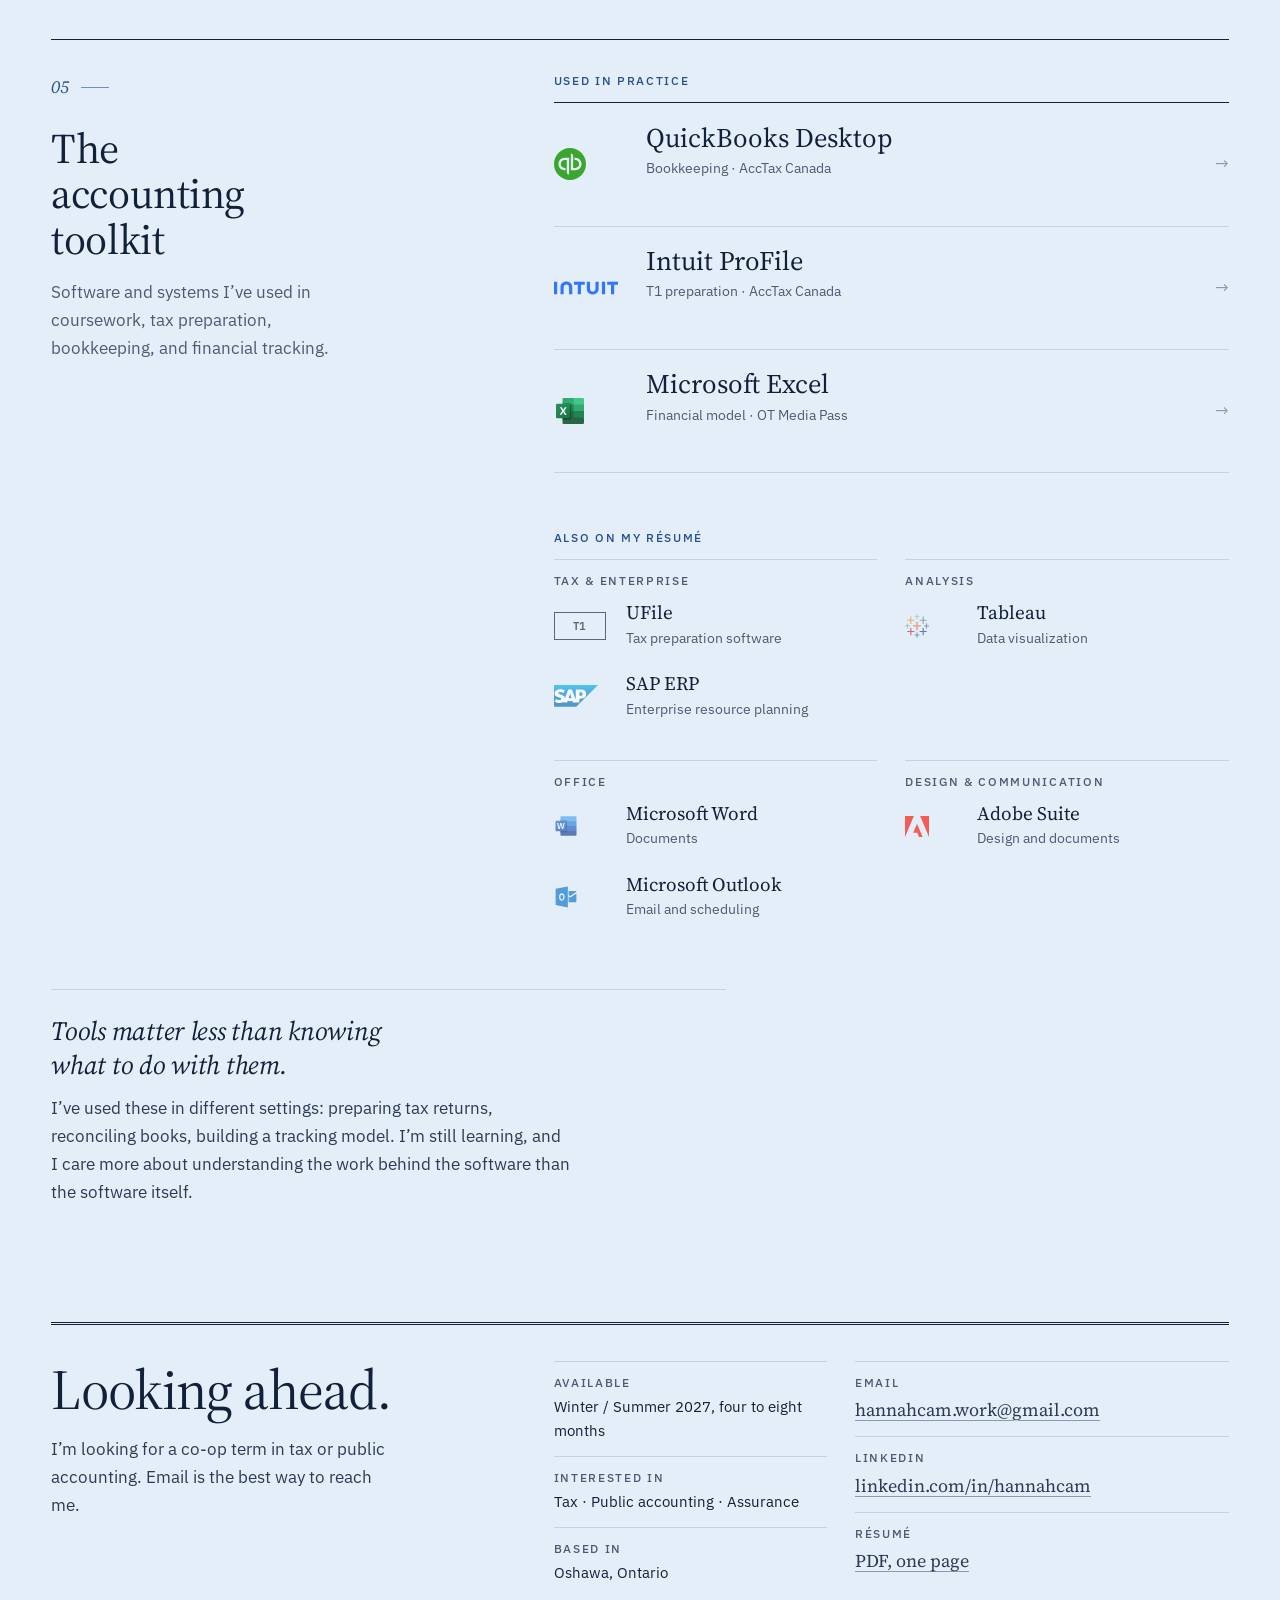
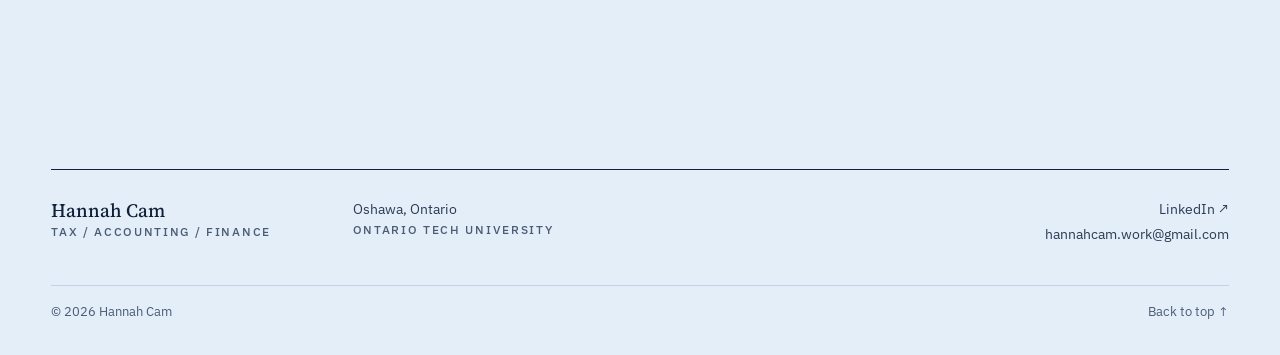
==== commit e9f8b055: "update toolkid icon" ====
--- a/index.html
+++ b/index.html
@@ -384,9 +384,9 @@
           <div class="toolkit__practice">
             <p class="toolkit__label meta">Used in practice</p>
             <ul class="tools tools--primary">
-              <li class="tool" style="--brand: #2ca01c">
+              <li class="tool">
                 <a class="tool__link" href="experience.html#acctax">
-                  <span class="tool__mark" aria-hidden="true"><svg viewBox="0 0 24 24"><path d="M12 0A12 12 0 0 0 0 12a12 12 0 0 0 12 12 12 12 0 0 0 12-12A12 12 0 0 0 12 0zm.642 4.1335c.9554 0 1.7296.776 1.7296 1.7332v9.0667h1.6c1.614 0 2.9275-1.3156 2.9275-2.933 0-1.6173-1.3136-2.9333-2.9276-2.9333h-.6654V7.3334h.6654c2.5722 0 4.6577 2.0897 4.6577 4.667 0 2.5774-2.0855 4.6666-4.6577 4.6666H12.642zM7.9837 7.333h3.3291v12.533c-.9555 0-1.73-.7759-1.73-1.7332V9.0662H7.9837c-1.6146 0-2.9277 1.316-2.9277 2.9334 0 1.6175 1.3131 2.9333 2.9277 2.9333h.6654v1.7332h-.6654c-2.5725 0-4.6577-2.0892-4.6577-4.6665 0-2.5771 2.0852-4.6666 4.6577-4.6666Z"/></svg></span>
+                  <span class="tool__mark tool__mark--logo" aria-hidden="true"><img src="assets/icons/tools/quickbooks.svg" alt="" loading="lazy"></span>
                   <span class="tool__body">
                     <span class="tool__name">QuickBooks Desktop</span>
                     <span class="tool__context">Bookkeeping · AccTax Canada</span>
@@ -395,9 +395,9 @@
                   <span class="tool__go" aria-hidden="true">→</span>
                 </a>
               </li>
-              <li class="tool" style="--brand: #236cff">
+              <li class="tool">
                 <a class="tool__link" href="tax.html">
-                  <span class="tool__mark tool__mark--wide" aria-hidden="true"><svg viewBox="0 9.4 24 5.2"><path d="M12.32 12.38c0 1.174.974 2.033 2.211 2.033 1.237 0 2.212-.859 2.212-2.033v-2.7h-1.198v2.56c0 .633-.44 1.06-1.017 1.06s-1.017-.424-1.017-1.06V9.68h-1.198l.008 2.699zm7.624-1.619h1.429v3.563h1.198V10.76H24V9.68h-4.056v1.082zM19.17 9.68h-1.198v4.645h1.198V9.679zM7.482 10.761h1.43v3.563h1.197V10.76h1.428V9.68H7.482v1.082zM1.198 9.68H0v4.645h1.198V9.679zm5.653 1.94c0-1.174-.974-2.032-2.212-2.032-1.238 0-2.212.858-2.212 2.032v2.705h1.198v-2.56c0-.633.44-1.06 1.017-1.06s1.018.425 1.018 1.06v2.56h1.197L6.85 11.62h.001z"/></svg></span>
+                  <span class="tool__mark tool__mark--logo tool__mark--wide" aria-hidden="true"><img src="assets/icons/tools/intuit.svg" alt="" loading="lazy"></span>
                   <span class="tool__body">
                     <span class="tool__name">Intuit ProFile</span>
                     <span class="tool__context">T1 preparation · AccTax Canada</span>
@@ -408,7 +408,7 @@
               </li>
               <li class="tool">
                 <a class="tool__link" href="work.html#case-04">
-                  <span class="tool__mark tool__mark--type" aria-hidden="true">.xlsx</span>
+                  <span class="tool__mark tool__mark--logo" aria-hidden="true"><img src="assets/icons/tools/excel.svg" alt="" loading="lazy"></span>
                   <span class="tool__body">
                     <span class="tool__name">Microsoft Excel</span>
                     <span class="tool__context">Financial model · OT Media Pass</span>
@@ -430,8 +430,8 @@
                     <span class="tool__mark tool__mark--type" aria-hidden="true">T1</span>
                     <span class="tool__body"><span class="tool__name">UFile</span><span class="tool__context">Tax preparation software</span></span>
                   </li>
-                  <li class="tool" style="--brand: #0faaff">
-                    <span class="tool__mark" aria-hidden="true"><svg viewBox="0 5.5 24 13"><path d="M0 6.064v11.872h12.13L24 6.064zm3.264 2.208h.005c.863.001 1.915.245 2.676.633l-.82 1.43c-.835-.404-1.255-.442-1.73-.467-.708-.038-1.064.215-1.069.488-.007.332.669.633 1.305.838.964.306 2.19.715 2.377 1.9L7.77 8.437h2.046l2.064 5.576-.007-5.575h2.37c2.257 0 3.318.764 3.318 2.519 0 1.575-1.09 2.514-2.936 2.514h-.763l-.01 2.094-3.588-.003-.25-.908c-.37.122-.787.189-1.23.189-.456 0-.885-.071-1.263-.2l-.358.919-2 .006.09-.462c-.029.025-.057.05-.087.074-.535.43-1.208.629-2.037.644l-.213.002a5.075 5.075 0 0 1-2.581-.675l.73-1.448c.79.467 1.286.572 1.956.558.347-.007.598-.07.761-.239a.557.557 0 0 0 .156-.369c.007-.376-.53-.553-1.185-.756-.531-.164-1.135-.389-1.606-.735-.559-.41-.825-.924-.812-1.65a1.99 1.99 0 0 1 .566-1.377c.519-.537 1.357-.863 2.363-.863zm10.597 1.67v1.904h.521c.694 0 1.247-.23 1.248-.964 0-.709-.554-.94-1.248-.94zm-5.087.767l-.748 2.362c.223.085.481.133.757.133.268 0 .52-.047.742-.126l-.736-2.37z"/></svg></span>
+                  <li class="tool">
+                    <span class="tool__mark tool__mark--logo tool__mark--wide" aria-hidden="true"><img src="assets/icons/tools/sap.svg" alt="" loading="lazy"></span>
                     <span class="tool__body"><span class="tool__name">SAP ERP</span><span class="tool__context">Enterprise resource planning</span></span>
                   </li>
                 </ul>
@@ -440,7 +440,7 @@
                 <h3 class="tools-group__title">Analysis</h3>
                 <ul class="tools tools--small">
                   <li class="tool">
-                    <span class="tool__mark tool__mark--type" aria-hidden="true">.twbx</span>
+                    <span class="tool__mark tool__mark--logo" aria-hidden="true"><img src="assets/icons/tools/tableau.svg" alt="" loading="lazy"></span>
                     <span class="tool__body"><span class="tool__name">Tableau</span><span class="tool__context">Data visualization</span></span>
                   </li>
                 </ul>
@@ -449,11 +449,11 @@
                 <h3 class="tools-group__title">Office</h3>
                 <ul class="tools tools--small">
                   <li class="tool">
-                    <span class="tool__mark tool__mark--type" aria-hidden="true">.docx</span>
+                    <span class="tool__mark tool__mark--logo" aria-hidden="true"><img src="assets/icons/tools/word.svg" alt="" loading="lazy"></span>
                     <span class="tool__body"><span class="tool__name">Microsoft Word</span><span class="tool__context">Documents</span></span>
                   </li>
                   <li class="tool">
-                    <span class="tool__mark tool__mark--type" aria-hidden="true">.msg</span>
+                    <span class="tool__mark tool__mark--logo" aria-hidden="true"><img src="assets/icons/tools/outlook.svg" alt="" loading="lazy"></span>
                     <span class="tool__body"><span class="tool__name">Microsoft Outlook</span><span class="tool__context">Email and scheduling</span></span>
                   </li>
                 </ul>
@@ -462,7 +462,7 @@
                 <h3 class="tools-group__title">Design &amp; communication</h3>
                 <ul class="tools tools--small">
                   <li class="tool">
-                    <span class="tool__mark tool__mark--type" aria-hidden="true">.pdf</span>
+                    <span class="tool__mark tool__mark--logo" aria-hidden="true"><img src="assets/icons/tools/adobe.svg" alt="" loading="lazy"></span>
                     <span class="tool__body"><span class="tool__name">Adobe Suite</span><span class="tool__context">Design and documents</span></span>
                   </li>
                 </ul>
--- a/css/components.css
+++ b/css/components.css
@@ -898,6 +898,37 @@
   height: auto;
 }
 
+/* Full-colour brand marks, kept small */
+.tool__mark--logo {
+  opacity: 0.92;
+}
+
+.tool__mark--logo img {
+  display: block;
+  width: 2rem;
+  height: 2rem;
+  object-fit: contain;
+}
+
+.tool__mark--wide img {
+  width: 4rem;
+  height: 1.5rem;
+}
+
+.tools--small .tool__mark--logo {
+  opacity: 0.9;
+}
+
+.tools--small .tool__mark--logo img {
+  width: 1.5rem;
+  height: 1.5rem;
+}
+
+.tools--small .tool__mark--wide img {
+  width: 2.75rem;
+  height: 1.375rem;
+}
+
 .tool__mark--type {
   justify-content: center;
   width: 3.5rem;
@@ -959,7 +990,6 @@
 .tool__link:focus-visible .tool__mark {
   opacity: 1;
   transform: translateX(3px);
-  color: var(--brand, var(--accent));
 }
 
 .tool__link:hover .tool__name {
@@ -1018,7 +1048,7 @@
 
 .tools--small .tool:hover .tool__mark {
   opacity: 1;
-  color: var(--brand, var(--accent));
+  transform: translateX(2px);
 }
 
 .tools--small .tool__name {
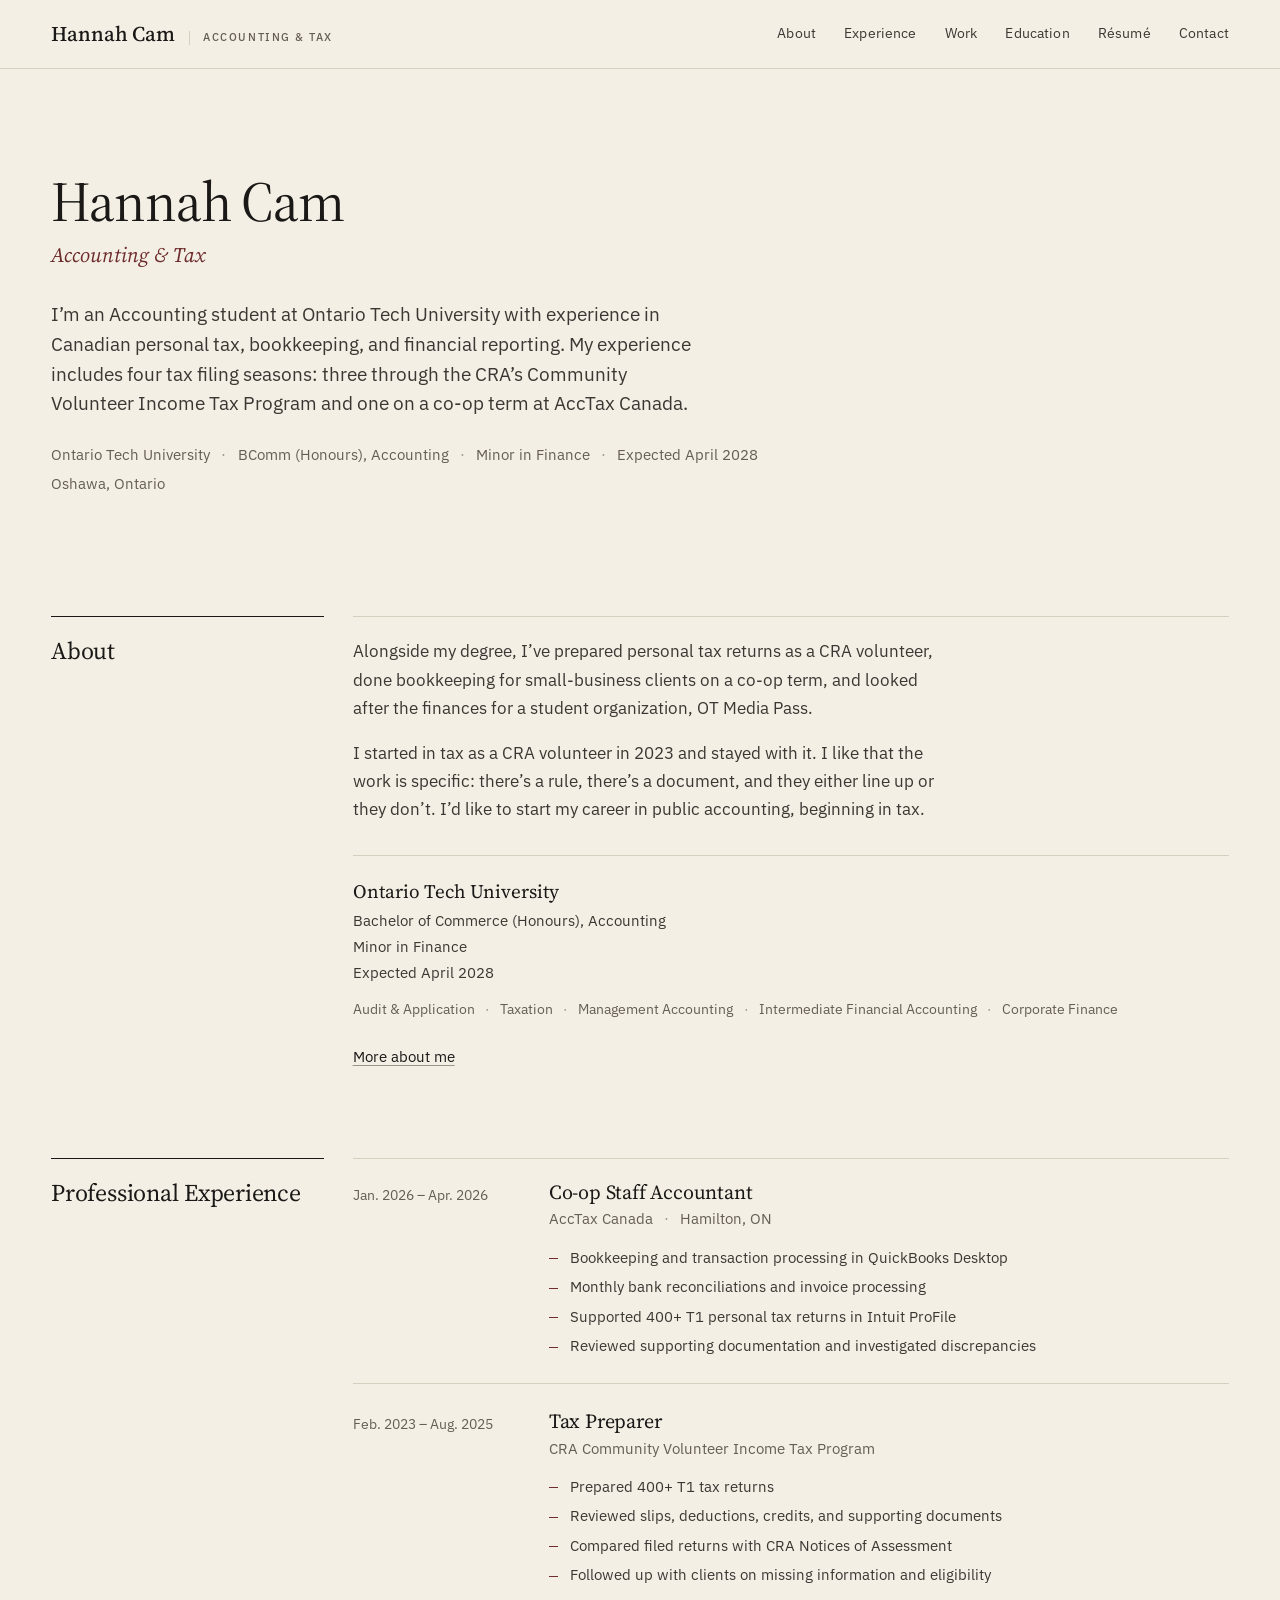
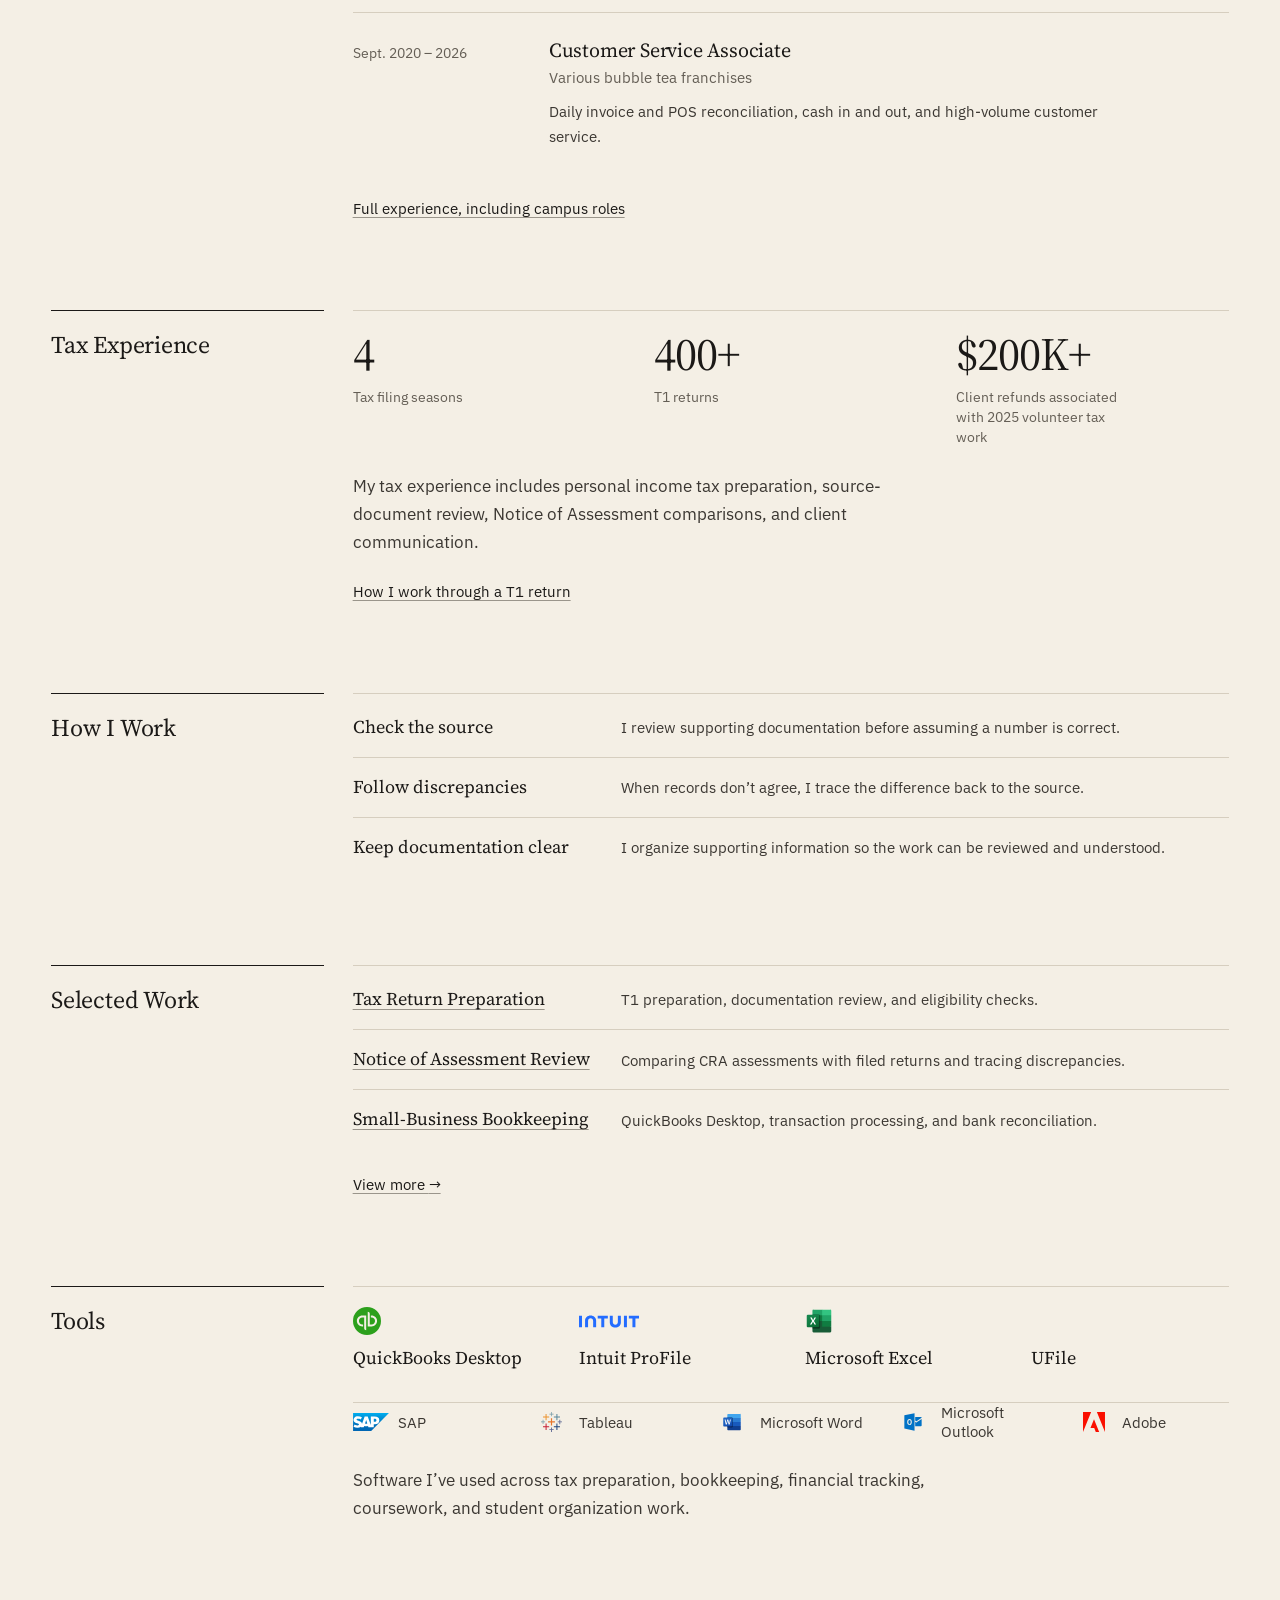
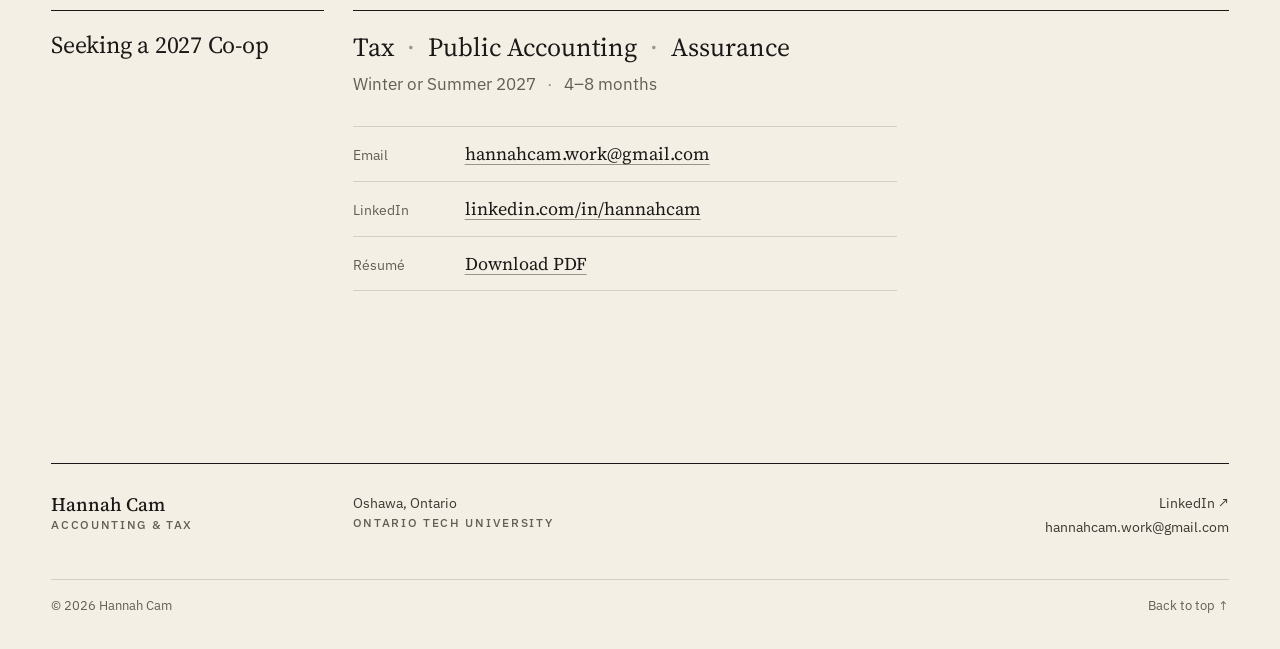
==== commit b23aad9b: "update front end" ====
--- a/index.html
+++ b/index.html
@@ -4,19 +4,19 @@
   <meta charset="utf-8">
   <meta name="viewport" content="width=device-width, initial-scale=1">
   <title>Hannah Cam — Accounting &amp; Tax</title>
-  <meta name="description" content="Accounting student at Ontario Tech University with practical experience in Canadian tax preparation, bookkeeping, financial reconciliation, and client service.">
+  <meta name="description" content="Accounting student at Ontario Tech University with experience in Canadian personal tax, bookkeeping, and financial reporting. Seeking a 2027 co-op in tax, public accounting, or assurance.">
   <meta name="author" content="Hannah Cam">
-  <meta name="theme-color" content="#e4eef8">
+  <meta name="theme-color" content="#f4efe5">
   <link rel="canonical" href="https://hannahcamwork-dot.github.io/">
   <meta property="og:url" content="https://hannahcamwork-dot.github.io/">
   <meta property="og:type" content="website">
   <meta property="og:site_name" content="Hannah Cam">
   <meta property="og:title" content="Hannah Cam — Accounting &amp; Tax">
-  <meta property="og:description" content="Accounting student at Ontario Tech University with practical experience in Canadian tax preparation, bookkeeping, financial reconciliation, and client service.">
+  <meta property="og:description" content="Accounting student at Ontario Tech University with experience in Canadian personal tax, bookkeeping, and financial reporting.">
   <meta property="og:image" content="https://hannahcamwork-dot.github.io/assets/images/og-image.png">
   <meta property="og:image:width" content="1200">
   <meta property="og:image:height" content="630">
-  <meta property="og:image:alt" content="Hannah Cam — Tax, Accounting, Finance. Oshawa, Ontario.">
+  <meta property="og:image:alt" content="Hannah Cam — Accounting &amp; Tax. Oshawa, Ontario.">
   <meta property="og:locale" content="en_CA">
   <meta name="twitter:card" content="summary_large_image">
   <link rel="icon" href="assets/icons/favicon.svg" type="image/svg+xml">
@@ -38,7 +38,7 @@
     "name": "Hannah Cam",
     "url": "https://hannahcamwork-dot.github.io/",
     "jobTitle": "Accounting Student",
-    "description": "Accounting student at Ontario Tech University with practical experience in Canadian tax preparation, bookkeeping, financial reconciliation, and client service.",
+    "description": "Accounting student at Ontario Tech University with experience in Canadian personal tax, bookkeeping, and financial reporting.",
     "email": "mailto:hannahcam.work@gmail.com",
     "address": {
       "@type": "PostalAddress",
@@ -63,7 +63,7 @@
     <div class="wrap site-header__inner">
       <a class="brand" href="index.html">
         <span class="brand__name">Hannah Cam</span>
-        <span class="brand__tag">Tax &amp; Accounting</span>
+        <span class="brand__tag">Accounting &amp; Tax</span>
       </a>
       <button class="nav-toggle" type="button" aria-expanded="false" aria-controls="site-nav">
         <span class="nav-toggle__label">Menu</span>
@@ -71,429 +71,204 @@
       </button>
       <nav class="site-nav" id="site-nav" aria-label="Primary">
         <ul class="site-nav__list">
-          <li><a href="tax.html"><span class="site-nav__num" aria-hidden="true">01</span>Tax</a></li>
-          <li><a href="experience.html"><span class="site-nav__num" aria-hidden="true">02</span>Experience</a></li>
-          <li><a href="work.html"><span class="site-nav__num" aria-hidden="true">03</span>Work</a></li>
-          <li><a href="education.html"><span class="site-nav__num" aria-hidden="true">04</span>Education</a></li>
-          <li><a href="about.html"><span class="site-nav__num" aria-hidden="true">05</span>About</a></li>
-          <li><a href="resume.html"><span class="site-nav__num" aria-hidden="true">06</span>Résumé</a></li>
-          <li><a href="contact.html"><span class="site-nav__num" aria-hidden="true">07</span>Contact</a></li>
+          <li><a href="about.html">About</a></li>
+          <li><a href="experience.html">Experience</a></li>
+          <li><a href="work.html">Work</a></li>
+          <li><a href="education.html">Education</a></li>
+          <li><a href="resume.html">Résumé</a></li>
+          <li><a href="contact.html">Contact</a></li>
         </ul>
       </nav>
     </div>
   </header>
 
-  <main id="main">
-
-    <section class="hero" aria-labelledby="hero-title">
+  <main id="main" class="home">
+
+    <section class="intro" aria-labelledby="intro-name">
       <div class="wrap">
-        <div class="hero__masthead load-in" style="--i: 0">
-          <p class="meta">Hannah Cam <span class="sep">—</span> Tax / Accounting / Finance</p>
-          <p class="meta">Oshawa, Ontario</p>
-        </div>
-
-        <div class="hero__grid">
-          <h1 class="hero__title load-in" id="hero-title" style="--i: 1">
-            <span>Accounting student.</span>
-            <span>Four tax seasons in.</span>
-            <span><em>Public accounting ahead.</em></span>
-          </h1>
-
-          <div class="hero__copy load-in" style="--i: 2">
-            <p class="hero__lede">I’m an accounting student at Ontario Tech University. I’ve been doing Canadian personal tax since 2023, first as a CRA volunteer and then on a co-op term at an accounting firm, where I also kept the books for small-business clients.</p>
-            <nav class="doc-links" aria-label="Start here">
-              <a href="tax.html">My tax work <span class="doc-links__icon" aria-hidden="true">→</span></a>
-              <a href="experience.html">Experience <span class="doc-links__icon" aria-hidden="true">→</span></a>
-              <a href="assets/documents/Hannah-Cam-Resume.pdf" download>Résumé <span class="doc-links__meta">PDF · 1 page</span> <span class="doc-links__icon doc-links__icon--down" aria-hidden="true">↓</span></a>
-            </nav>
+        <h1 class="intro__name" id="intro-name">Hannah Cam</h1>
+        <p class="intro__role">Accounting &amp; Tax</p>
+        <p class="intro__text">I’m an Accounting student at Ontario Tech University with experience in Canadian personal tax, bookkeeping, and financial reporting. My experience includes four tax filing seasons: three through the CRA’s Community Volunteer Income Tax Program and one on a co-op term at AccTax Canada.</p>
+        <p class="intro__line">Ontario Tech University <span class="sep">·</span> BComm (Honours), Accounting <span class="sep">·</span> Minor in Finance <span class="sep">·</span> Expected April 2028</p>
+        <p class="intro__line intro__line--place">Oshawa, Ontario</p>
+      </div>
+    </section>
+
+    <section class="part" id="about" aria-labelledby="about-title">
+      <div class="wrap part__grid">
+        <h2 class="part__title" id="about-title">About</h2>
+        <div class="part__body">
+          <!--
+            PHOTO: save a portrait as assets/images/hannah-cam.jpg (4:5),
+            then uncomment this figure:
+            <figure class="headshot">
+              <img src="assets/images/hannah-cam.jpg" alt="Hannah Cam" width="480" height="600">
+            </figure>
+          -->
+          <div class="prose">
+            <p>Alongside my degree, I’ve prepared personal tax returns as a CRA volunteer, done bookkeeping for small-business clients on a co-op term, and looked after the finances for a student organization, OT Media Pass.</p>
+            <p>I started in tax as a CRA volunteer in 2023 and stayed with it. I like that the work is specific: there’s a rule, there’s a document, and they either line up or they don’t. I’d like to start my career in public accounting, beginning in tax.</p>
           </div>
 
-          <figure class="portrait load-in" style="--i: 2">
-            <div class="portrait__frame">
-              <!--
-                PHOTO: save a portrait as assets/images/hannah-cam.jpg (4:5, at least 960 × 1200 px),
-                then replace the placeholder div below with:
-                <img src="assets/images/hannah-cam.jpg" alt="Hannah Cam" width="960" height="1200">
-              -->
-              <div class="portrait__placeholder" role="img" aria-label="Photo placeholder">
-                <span class="portrait__mark" aria-hidden="true">HC</span>
-                <span class="meta">Photo</span>
-                <span class="portrait__spec">4 : 5 portrait</span>
-              </div>
-            </div>
-            <figcaption class="portrait__caption"><span>Hannah Cam</span><span>Oshawa, Ontario</span></figcaption>
-          </figure>
-
-          <dl class="facts load-in" style="--i: 3">
-            <div>
-              <dt class="meta">Studying</dt>
-              <dd>BComm (Honours), Accounting, Minor in Finance, Ontario Tech University</dd>
-            </div>
-            <div>
-              <dt class="meta">Graduating</dt>
-              <dd>April 2028 (expected)</dd>
-            </div>
-            <div>
-              <dt class="meta">Most recently</dt>
-              <dd>Co-op Staff Accountant, AccTax Canada, Jan.–Apr. 2026</dd>
-            </div>
-            <div>
-              <dt class="meta">Looking for</dt>
-              <dd>A Winter or Summer 2027 co-op term in tax or public accounting</dd>
-            </div>
+          <dl class="edu">
+            <dt>Ontario Tech University</dt>
+            <dd>Bachelor of Commerce (Honours), Accounting</dd>
+            <dd>Minor in Finance</dd>
+            <dd>Expected April 2028</dd>
+            <dd class="edu__courses">Audit &amp; Application <span class="sep">·</span> Taxation <span class="sep">·</span> Management Accounting <span class="sep">·</span> Intermediate Financial Accounting <span class="sep">·</span> Corporate Finance</dd>
           </dl>
-        </div>
-      </div>
-    </section>
-
-    <section class="taxband" id="tax" aria-labelledby="tax-title" data-reveal>
-      <div class="wrap">
-        <div class="taxband__head">
-          <p class="taxband__kicker meta">Specialization</p>
-          <h2 class="taxband__title" id="tax-title">Most of my experience is in tax.</h2>
-          <p class="taxband__intro">Canadian personal income tax (T1), across four filing seasons from 2023 to 2026.</p>
-        </div>
-
-        <div class="taxband__grid">
-          <div class="taxband__main">
-            <div class="taxband__hero">
-              <p class="taxband__figure">400+</p>
-              <p class="taxband__label">T1 returns prepared as a volunteer with the CRA’s Community Volunteer Income Tax Program, 2023–2025.</p>
-            </div>
-            <svg class="tally" viewBox="0 0 560 104" aria-hidden="true" focusable="false" fill="none" stroke="currentColor" stroke-width="1.5" stroke-linecap="round">
-              <defs>
-                <g id="tg0"><path class="tally__bars" d="M2.8 2.1L3.5 18.0 M7.7 1.9L8.0 17.7 M12.2 1.8L12.3 18.2 M16.1 1.9L16.6 17.6"/><path class="tally__cross" d="M0.2 14.2L19.4 4.5"/></g>
-                <g id="tg1"><path class="tally__bars" d="M3.4 2.3L3.1 17.7 M7.0 1.4L8.0 18.8 M11.7 1.5L12.2 17.4 M16.6 1.5L16.4 17.8"/><path class="tally__cross" d="M-0.0 14.8L19.9 3.7"/></g>
-                <g id="tg2"><path class="tally__bars" d="M3.2 1.6L3.3 17.3 M7.4 2.4L7.1 17.3 M11.8 2.4L12.4 17.8 M16.3 2.2L16.7 17.2"/><path class="tally__cross" d="M0.0 14.2L19.9 4.4"/></g>
-                <g id="tg3"><path class="tally__bars" d="M2.9 1.7L3.2 17.4 M7.5 2.4L7.8 18.5 M12.2 2.6L12.1 18.7 M16.2 1.2L16.4 17.3"/><path class="tally__cross" d="M0.2 15.4L20.3 4.7"/></g>
-                <g id="tg4"><path class="tally__bars" d="M2.9 1.2L2.7 17.7 M7.5 1.2L7.4 18.1 M11.9 1.5L11.8 17.8 M16.5 2.2L16.8 18.0"/><path class="tally__cross" d="M0.6 15.2L19.5 5.1"/></g>
-                <g id="tg5"><path class="tally__bars" d="M3.1 2.5L2.9 17.2 M7.4 2.1L7.0 17.7 M12.0 1.5L12.0 17.7 M16.6 2.5L16.1 17.4"/><path class="tally__cross" d="M0.5 14.3L19.5 3.7"/></g>
-              </defs>
-              <use href="#tg4" x="3" y="3" transform="rotate(2.6 14 13)" style="--n:0"/><use href="#tg1" x="31" y="3" transform="rotate(-2.3 42 13)" style="--n:1"/><use href="#tg0" x="59" y="3" transform="rotate(2.9 70 13)" style="--n:2"/><use href="#tg0" x="87" y="3" transform="rotate(1.6 98 13)" style="--n:3"/>
-              <use href="#tg2" x="115" y="3" transform="rotate(0.2 126 13)" style="--n:4"/><use href="#tg3" x="143" y="3" transform="rotate(2.1 154 13)" style="--n:5"/><use href="#tg0" x="171" y="3" transform="rotate(1.2 182 13)" style="--n:6"/><use href="#tg0" x="199" y="3" transform="rotate(-0.1 210 13)" style="--n:7"/>
-              <use href="#tg3" x="227" y="3" transform="rotate(-1.5 238 13)" style="--n:8"/><use href="#tg5" x="255" y="3" transform="rotate(-2.1 266 13)" style="--n:9"/><use href="#tg0" x="283" y="3" transform="rotate(-1.7 294 13)" style="--n:10"/><use href="#tg3" x="311" y="3" transform="rotate(-2.8 322 13)" style="--n:11"/>
-              <use href="#tg0" x="339" y="3" transform="rotate(-2.0 350 13)" style="--n:12"/><use href="#tg4" x="367" y="3" transform="rotate(0.5 378 13)" style="--n:13"/><use href="#tg2" x="395" y="3" transform="rotate(0.1 406 13)" style="--n:14"/><use href="#tg3" x="423" y="3" transform="rotate(0.3 434 13)" style="--n:15"/>
-              <use href="#tg5" x="451" y="3" transform="rotate(-0.3 462 13)" style="--n:16"/><use href="#tg0" x="479" y="3" transform="rotate(1.5 490 13)" style="--n:17"/><use href="#tg3" x="507" y="3" transform="rotate(2.0 518 13)" style="--n:18"/><use href="#tg3" x="535" y="3" transform="rotate(2.5 546 13)" style="--n:19"/>
-              <use href="#tg2" x="3" y="29" transform="rotate(2.2 14 39)" style="--n:20"/><use href="#tg5" x="31" y="29" transform="rotate(1.6 42 39)" style="--n:21"/><use href="#tg1" x="59" y="29" transform="rotate(2.6 70 39)" style="--n:22"/><use href="#tg1" x="87" y="29" transform="rotate(-0.4 98 39)" style="--n:23"/>
-              <use href="#tg1" x="115" y="29" transform="rotate(-0.4 126 39)" style="--n:24"/><use href="#tg1" x="143" y="29" transform="rotate(-1.2 154 39)" style="--n:25"/><use href="#tg0" x="171" y="29" transform="rotate(0.6 182 39)" style="--n:26"/><use href="#tg1" x="199" y="29" transform="rotate(-1.1 210 39)" style="--n:27"/>
-              <use href="#tg1" x="227" y="29" transform="rotate(-0.9 238 39)" style="--n:28"/><use href="#tg4" x="255" y="29" transform="rotate(2.1 266 39)" style="--n:29"/><use href="#tg4" x="283" y="29" transform="rotate(2.5 294 39)" style="--n:30"/><use href="#tg4" x="311" y="29" transform="rotate(1.6 322 39)" style="--n:31"/>
-              <use href="#tg2" x="339" y="29" transform="rotate(-1.1 350 39)" style="--n:32"/><use href="#tg5" x="367" y="29" transform="rotate(-2.9 378 39)" style="--n:33"/><use href="#tg3" x="395" y="29" transform="rotate(0.2 406 39)" style="--n:34"/><use href="#tg4" x="423" y="29" transform="rotate(-0.9 434 39)" style="--n:35"/>
-              <use href="#tg0" x="451" y="29" transform="rotate(-2.5 462 39)" style="--n:36"/><use href="#tg0" x="479" y="29" transform="rotate(-2.2 490 39)" style="--n:37"/><use href="#tg1" x="507" y="29" transform="rotate(2.1 518 39)" style="--n:38"/><use href="#tg5" x="535" y="29" transform="rotate(-0.8 546 39)" style="--n:39"/>
-              <use href="#tg5" x="3" y="55" transform="rotate(-0.1 14 65)" style="--n:40"/><use href="#tg4" x="31" y="55" transform="rotate(-2.2 42 65)" style="--n:41"/><use href="#tg1" x="59" y="55" transform="rotate(0.2 70 65)" style="--n:42"/><use href="#tg0" x="87" y="55" transform="rotate(-2.8 98 65)" style="--n:43"/>
-              <use href="#tg2" x="115" y="55" transform="rotate(1.0 126 65)" style="--n:44"/><use href="#tg1" x="143" y="55" transform="rotate(-0.2 154 65)" style="--n:45"/><use href="#tg2" x="171" y="55" transform="rotate(1.1 182 65)" style="--n:46"/><use href="#tg3" x="199" y="55" transform="rotate(-2.8 210 65)" style="--n:47"/>
-              <use href="#tg4" x="227" y="55" transform="rotate(-0.6 238 65)" style="--n:48"/><use href="#tg4" x="255" y="55" transform="rotate(-0.9 266 65)" style="--n:49"/><use href="#tg5" x="283" y="55" transform="rotate(-1.2 294 65)" style="--n:50"/><use href="#tg5" x="311" y="55" transform="rotate(0.8 322 65)" style="--n:51"/>
-              <use href="#tg3" x="339" y="55" transform="rotate(-1.4 350 65)" style="--n:52"/><use href="#tg2" x="367" y="55" transform="rotate(-3.0 378 65)" style="--n:53"/><use href="#tg2" x="395" y="55" transform="rotate(-0.6 406 65)" style="--n:54"/><use href="#tg2" x="423" y="55" transform="rotate(0.2 434 65)" style="--n:55"/>
-              <use href="#tg2" x="451" y="55" transform="rotate(-0.1 462 65)" style="--n:56"/><use href="#tg3" x="479" y="55" transform="rotate(-1.1 490 65)" style="--n:57"/><use href="#tg4" x="507" y="55" transform="rotate(2.0 518 65)" style="--n:58"/><use href="#tg4" x="535" y="55" transform="rotate(1.4 546 65)" style="--n:59"/>
-              <use href="#tg1" x="3" y="81" transform="rotate(-0.9 14 91)" style="--n:60"/><use href="#tg1" x="31" y="81" transform="rotate(-0.2 42 91)" style="--n:61"/><use href="#tg2" x="59" y="81" transform="rotate(0.9 70 91)" style="--n:62"/><use href="#tg2" x="87" y="81" transform="rotate(0.8 98 91)" style="--n:63"/>
-              <use href="#tg5" x="115" y="81" transform="rotate(-0.4 126 91)" style="--n:64"/><use href="#tg0" x="143" y="81" transform="rotate(1.3 154 91)" style="--n:65"/><use href="#tg1" x="171" y="81" transform="rotate(-0.9 182 91)" style="--n:66"/><use href="#tg5" x="199" y="81" transform="rotate(-0.2 210 91)" style="--n:67"/>
-              <use href="#tg3" x="227" y="81" transform="rotate(-0.8 238 91)" style="--n:68"/><use href="#tg2" x="255" y="81" transform="rotate(1.3 266 91)" style="--n:69"/><use href="#tg0" x="283" y="81" transform="rotate(1.7 294 91)" style="--n:70"/><use href="#tg2" x="311" y="81" transform="rotate(2.4 322 91)" style="--n:71"/>
-              <use href="#tg3" x="339" y="81" transform="rotate(-0.5 350 91)" style="--n:72"/><use href="#tg1" x="367" y="81" transform="rotate(-0.8 378 91)" style="--n:73"/><use href="#tg2" x="395" y="81" transform="rotate(0.5 406 91)" style="--n:74"/><use href="#tg2" x="423" y="81" transform="rotate(2.2 434 91)" style="--n:75"/>
-              <use href="#tg0" x="451" y="81" transform="rotate(-1.6 462 91)" style="--n:76"/><use href="#tg0" x="479" y="81" transform="rotate(-0.2 490 91)" style="--n:77"/><use href="#tg1" x="507" y="81" transform="rotate(1.6 518 91)" style="--n:78"/><use href="#tg5" x="535" y="81" transform="rotate(-0.8 546 91)" style="--n:79"/>
-            </svg>
-            <p class="taxband__key meta">One mark per return</p>
-          </div>
-
-          <dl class="taxband__side">
-            <div>
-              <dt>Client refunds, 2025 season</dt>
-              <dd class="fig">$200K+</dd>
-              <dd class="note">From the returns I prepared as a volunteer</dd>
-            </div>
-            <div>
-              <dt>T1 returns supported</dt>
-              <dd class="fig">400+</dd>
-              <dd class="note">AccTax Canada co-op, 2026 season</dd>
-            </div>
-            <div>
-              <dt>Filing seasons</dt>
-              <dd class="fig">4</dd>
-              <dd class="note">Three volunteer, one co-op</dd>
-            </div>
-          </dl>
-        </div>
-
-        <div class="taxband__foot">
-          <p class="taxband__links">
-            <a href="tax.html">How I work through a T1 return</a>
-            <a href="#why-tax">Why tax?</a>
-          </p>
-          <p class="taxband__tools">Software: Intuit ProFile, UFile</p>
-        </div>
-      </div>
-    </section>
-
-    <section class="section" id="why-tax" aria-labelledby="why-title">
-      <div class="wrap">
-        <div class="section__grid" data-reveal>
-          <div class="section__rail">
-            <p class="index" aria-hidden="true"><span class="index__num">01</span></p>
-          </div>
-          <div class="section__body">
-            <h2 class="section__title" id="why-title">Why tax?</h2>
-            <div class="essay">
-              <p>It started with volunteering. I joined the CRA’s Community Volunteer Income Tax Program in 2023, stayed for three filing seasons, and then spent my co-op term doing tax at AccTax Canada. When I took my first taxation course, a lot of it already felt familiar.</p>
-              <p>What I like about tax is that it’s specific. There’s a rule, there’s a document, and they either line up or they don’t. When they don’t, I want to know why.</p>
-              <p>It also matters to people in a very direct way. A missing slip or an unclaimed credit changes someone’s refund, and sometimes what they decide to do next year. I want to do work people can rely on, and tax is where I’ve seen that most clearly.</p>
-              <p class="signoff">— Hannah</p>
-            </div>
-          </div>
-        </div>
-      </div>
-    </section>
-
-    <section class="section" id="approach" aria-labelledby="approach-title">
-      <div class="wrap">
-        <div class="section__grid" data-reveal>
-          <div class="section__rail">
-            <p class="index" aria-hidden="true"><span class="index__num">02</span></p>
-            <p class="rail-note">Habits I picked up from tax and bookkeeping work.</p>
-          </div>
-          <div class="section__body">
-            <h2 class="section__title" id="approach-title">How I approach the work</h2>
-            <ol class="principles">
-              <li class="principle">
-                <span class="principle__num" aria-hidden="true">01</span>
-                <h3 class="principle__title">Document first</h3>
-                <p>A number is only as good as the slip or receipt behind it, so I get the documents in order before I enter anything.</p>
-              </li>
-              <li class="principle">
-                <span class="principle__num" aria-hidden="true">02</span>
-                <h3 class="principle__title">Trace the difference</h3>
-                <p>If a return doesn’t match the Notice of Assessment, or the books don’t match the bank, something is off. I’d rather find out what than adjust the number until it fits.</p>
-              </li>
-              <li class="principle">
-                <span class="principle__num" aria-hidden="true">03</span>
-                <h3 class="principle__title">Communicate clearly</h3>
-                <p>Clients don’t need me to quote the Income Tax Act. They want to know why they qualify for a credit, what’s still missing, and what happens next.</p>
-              </li>
-              <li class="principle">
-                <span class="principle__num" aria-hidden="true">04</span>
-                <h3 class="principle__title">Check the details</h3>
-                <p>I check as I go, matching slips while I enter them and reconciling regularly, instead of saving it all for the end. Small errors are easier to fix while they’re small.</p>
-              </li>
-            </ol>
-          </div>
-        </div>
-      </div>
-    </section>
-
-    <section class="section" id="experience" aria-labelledby="experience-title">
-      <div class="wrap">
-        <div class="section__grid" data-reveal>
-          <div class="section__rail">
-            <p class="index" aria-hidden="true"><span class="index__num">03</span></p>
-            <p class="rail-note">Most recent first. Campus roles are on the experience page.</p>
-          </div>
-          <div class="section__body">
-            <h2 class="section__title" id="experience-title">Where I’ve worked</h2>
-            <ol class="rows">
-              <li class="row">
-                <span class="row__date">2026</span>
-                <div class="row__main">
-                  <h3 class="row__title"><a href="experience.html#acctax">Co-op Staff Accountant</a></h3>
-                  <p class="row__sub">AccTax Canada <span class="sep">·</span> Hamilton, Ontario</p>
-                </div>
-                <p class="row__note">Small-business bookkeeping, T1 returns, bank reconciliations</p>
-                <span class="row__arrow" aria-hidden="true">→</span>
-              </li>
-              <li class="row">
-                <span class="row__date">2023 – 2025</span>
-                <div class="row__main">
-                  <h3 class="row__title"><a href="experience.html#cvitp">Tax Preparer</a></h3>
-                  <p class="row__sub">Community Volunteer Income Tax Program, CRA</p>
-                </div>
-                <p class="row__note">400+ T1 returns prepared; Notices of Assessment cross-checked</p>
-                <span class="row__arrow" aria-hidden="true">→</span>
-              </li>
-              <li class="row">
-                <span class="row__date">2020 – 2026</span>
-                <div class="row__main">
-                  <h3 class="row__title"><a href="experience.html#service">Customer Service Associate</a></h3>
-                  <p class="row__sub">Various bubble tea franchises</p>
-                </div>
-                <p class="row__note">Daily invoice and cash reconciliation against POS data</p>
-                <span class="row__arrow" aria-hidden="true">→</span>
-              </li>
-            </ol>
-          </div>
-        </div>
-      </div>
-    </section>
-
-    <section class="section" id="work" aria-labelledby="work-title">
-      <div class="wrap">
-        <div class="section__grid" data-reveal>
-          <div class="section__rail">
-            <p class="index" aria-hidden="true"><span class="index__num">04</span></p>
-            <p class="rail-note">Short case studies from co-op, volunteer and campus work. No client details.</p>
-          </div>
-          <div class="section__body">
-            <h2 class="section__title" id="work-title">Selected work</h2>
-            <ol class="rows">
-              <li class="row">
-                <span class="row__date">Case 01 · Tax</span>
-                <div class="row__main">
-                  <h3 class="row__title"><a href="work.html#case-01">Is this return actually supported?</a></h3>
-                  <p class="row__sub">Personal tax preparation</p>
-                </div>
-                <p class="row__note">400+ returns prepared; $200K+ in client refunds in 2025</p>
-                <span class="row__arrow" aria-hidden="true">→</span>
-              </li>
-              <li class="row">
-                <span class="row__date">Case 02 · Tax</span>
-                <div class="row__main">
-                  <h3 class="row__title"><a href="work.html#case-02">When the assessment doesn’t match the return</a></h3>
-                  <p class="row__sub">Notice of Assessment cross-checks</p>
-                </div>
-                <p class="row__note">Differences traced to source documents, files updated</p>
-                <span class="row__arrow" aria-hidden="true">→</span>
-              </li>
-              <li class="row">
-                <span class="row__date">Case 03</span>
-                <div class="row__main">
-                  <h3 class="row__title"><a href="work.html#case-03">Keeping small-business books reconciled</a></h3>
-                  <p class="row__sub">Bookkeeping in QuickBooks Desktop</p>
-                </div>
-                <p class="row__note">Daily entries and monthly bank reconciliations</p>
-                <span class="row__arrow" aria-hidden="true">→</span>
-              </li>
-              <li class="row">
-                <span class="row__date">Case 04</span>
-                <div class="row__main">
-                  <h3 class="row__title"><a href="work.html#case-04">Tracking a student organization’s money</a></h3>
-                  <p class="row__sub">Excel model at OT Media Pass</p>
-                </div>
-                <p class="row__note">Weekly reconciliations, monthly reimbursement packages</p>
-                <span class="row__arrow" aria-hidden="true">→</span>
-              </li>
-            </ol>
-          </div>
-        </div>
-      </div>
-    </section>
-
-    <section class="section toolkit" id="toolkit" aria-labelledby="toolkit-title">
-      <div class="wrap">
-        <div class="toolkit__grid" data-reveal>
-          <div class="toolkit__intro">
-            <p class="index" aria-hidden="true"><span class="index__num">05</span></p>
-            <h2 class="toolkit__title" id="toolkit-title">The accounting toolkit</h2>
-            <p class="toolkit__sub">Software and systems I’ve used in coursework, tax preparation, bookkeeping, and financial tracking.</p>
-          </div>
-
-          <div class="toolkit__practice">
-            <p class="toolkit__label meta">Used in practice</p>
-            <ul class="tools tools--primary">
-              <li class="tool">
-                <a class="tool__link" href="experience.html#acctax">
-                  <span class="tool__mark tool__mark--logo" aria-hidden="true"><img src="assets/icons/tools/quickbooks.svg" alt="" loading="lazy"></span>
-                  <span class="tool__body">
-                    <span class="tool__name">QuickBooks Desktop</span>
-                    <span class="tool__context">Bookkeeping · AccTax Canada</span>
-                    <span class="tool__detail">Invoice processing, transactions, monthly bank reconciliations</span>
-                  </span>
-                  <span class="tool__go" aria-hidden="true">→</span>
-                </a>
-              </li>
-              <li class="tool">
-                <a class="tool__link" href="tax.html">
-                  <span class="tool__mark tool__mark--logo tool__mark--wide" aria-hidden="true"><img src="assets/icons/tools/intuit.svg" alt="" loading="lazy"></span>
-                  <span class="tool__body">
-                    <span class="tool__name">Intuit ProFile</span>
-                    <span class="tool__context">T1 preparation · AccTax Canada</span>
-                    <span class="tool__detail">400+ returns supported, with documentation for senior review</span>
-                  </span>
-                  <span class="tool__go" aria-hidden="true">→</span>
-                </a>
-              </li>
-              <li class="tool">
-                <a class="tool__link" href="work.html#case-04">
-                  <span class="tool__mark tool__mark--logo" aria-hidden="true"><img src="assets/icons/tools/excel.svg" alt="" loading="lazy"></span>
-                  <span class="tool__body">
-                    <span class="tool__name">Microsoft Excel</span>
-                    <span class="tool__context">Financial model · OT Media Pass</span>
-                    <span class="tool__detail">Event costs, revenue drivers, weekly reconciliations</span>
-                  </span>
-                  <span class="tool__go" aria-hidden="true">→</span>
-                </a>
-              </li>
-            </ul>
-          </div>
-
-          <div class="toolkit__more">
-            <p class="toolkit__label meta">Also on my résumé</p>
-            <div class="tools-groups">
-              <div class="tools-group">
-                <h3 class="tools-group__title">Tax &amp; enterprise</h3>
-                <ul class="tools tools--small">
-                  <li class="tool">
-                    <span class="tool__mark tool__mark--type" aria-hidden="true">T1</span>
-                    <span class="tool__body"><span class="tool__name">UFile</span><span class="tool__context">Tax preparation software</span></span>
-                  </li>
-                  <li class="tool">
-                    <span class="tool__mark tool__mark--logo tool__mark--wide" aria-hidden="true"><img src="assets/icons/tools/sap.svg" alt="" loading="lazy"></span>
-                    <span class="tool__body"><span class="tool__name">SAP ERP</span><span class="tool__context">Enterprise resource planning</span></span>
-                  </li>
+
+          <p class="part__more"><a href="about.html">More about me</a></p>
+        </div>
+      </div>
+    </section>
+
+    <section class="part" id="experience" aria-labelledby="experience-title">
+      <div class="wrap part__grid">
+        <h2 class="part__title" id="experience-title">Professional Experience</h2>
+        <div class="part__body">
+          <ol class="jobs">
+            <li class="job">
+              <p class="job__date">Jan. 2026 – Apr. 2026</p>
+              <div>
+                <h3 class="job__role">Co-op Staff Accountant</h3>
+                <p class="job__org">AccTax Canada <span class="sep">·</span> Hamilton, ON</p>
+                <ul class="ticks job__points">
+                  <li>Bookkeeping and transaction processing in QuickBooks Desktop</li>
+                  <li>Monthly bank reconciliations and invoice processing</li>
+                  <li>Supported 400+ T1 personal tax returns in Intuit ProFile</li>
+                  <li>Reviewed supporting documentation and investigated discrepancies</li>
                 </ul>
               </div>
-              <div class="tools-group">
-                <h3 class="tools-group__title">Analysis</h3>
-                <ul class="tools tools--small">
-                  <li class="tool">
-                    <span class="tool__mark tool__mark--logo" aria-hidden="true"><img src="assets/icons/tools/tableau.svg" alt="" loading="lazy"></span>
-                    <span class="tool__body"><span class="tool__name">Tableau</span><span class="tool__context">Data visualization</span></span>
-                  </li>
+            </li>
+            <li class="job">
+              <p class="job__date">Feb. 2023 – Aug. 2025</p>
+              <div>
+                <h3 class="job__role">Tax Preparer</h3>
+                <p class="job__org">CRA Community Volunteer Income Tax Program</p>
+                <ul class="ticks job__points">
+                  <li>Prepared 400+ T1 tax returns</li>
+                  <li>Reviewed slips, deductions, credits, and supporting documents</li>
+                  <li>Compared filed returns with CRA Notices of Assessment</li>
+                  <li>Followed up with clients on missing information and eligibility</li>
                 </ul>
               </div>
-              <div class="tools-group">
-                <h3 class="tools-group__title">Office</h3>
-                <ul class="tools tools--small">
-                  <li class="tool">
-                    <span class="tool__mark tool__mark--logo" aria-hidden="true"><img src="assets/icons/tools/word.svg" alt="" loading="lazy"></span>
-                    <span class="tool__body"><span class="tool__name">Microsoft Word</span><span class="tool__context">Documents</span></span>
-                  </li>
-                  <li class="tool">
-                    <span class="tool__mark tool__mark--logo" aria-hidden="true"><img src="assets/icons/tools/outlook.svg" alt="" loading="lazy"></span>
-                    <span class="tool__body"><span class="tool__name">Microsoft Outlook</span><span class="tool__context">Email and scheduling</span></span>
-                  </li>
-                </ul>
+            </li>
+            <li class="job">
+              <p class="job__date">Sept. 2020 – 2026</p>
+              <div>
+                <h3 class="job__role">Customer Service Associate</h3>
+                <p class="job__org">Various bubble tea franchises</p>
+                <p class="job__summary">Daily invoice and POS reconciliation, cash in and out, and high-volume customer service.</p>
               </div>
-              <div class="tools-group">
-                <h3 class="tools-group__title">Design &amp; communication</h3>
-                <ul class="tools tools--small">
-                  <li class="tool">
-                    <span class="tool__mark tool__mark--logo" aria-hidden="true"><img src="assets/icons/tools/adobe.svg" alt="" loading="lazy"></span>
-                    <span class="tool__body"><span class="tool__name">Adobe Suite</span><span class="tool__context">Design and documents</span></span>
-                  </li>
-                </ul>
-              </div>
-            </div>
-          </div>
-
-          <div class="toolkit__note">
-            <h3 class="toolkit__note-title">Tools matter less than knowing what to do with them.</h3>
-            <p>I’ve used these in different settings: preparing tax returns, reconciling books, building a tracking model. I’m still learning, and I care more about understanding the work behind the software than the software itself.</p>
-          </div>
-        </div>
-      </div>
-    </section>
-
-    <section class="close" aria-labelledby="close-title">
-      <div class="wrap">
-        <div class="close__grid" data-reveal>
-          <div class="close__head">
-            <h2 class="close__title" id="close-title">Looking ahead.</h2>
-            <p class="close__lede">I’m looking for a co-op term in tax or public accounting. Email is the best way to reach me.</p>
-          </div>
-          <dl class="close__facts">
-            <div><dt class="meta">Available</dt><dd>Winter / Summer 2027, four to eight months</dd></div>
-            <div><dt class="meta">Interested in</dt><dd>Tax · Public accounting · Assurance</dd></div>
-            <div><dt class="meta">Based in</dt><dd>Oshawa, Ontario</dd></div>
+            </li>
+          </ol>
+          <p class="part__more"><a href="experience.html">Full experience, including campus roles</a></p>
+        </div>
+      </div>
+    </section>
+
+    <section class="part" id="tax" aria-labelledby="tax-title">
+      <div class="wrap part__grid">
+        <h2 class="part__title" id="tax-title">Tax Experience</h2>
+        <div class="part__body">
+          <dl class="stats">
+            <div>
+              <dt>Tax filing seasons</dt>
+              <dd>4</dd>
+            </div>
+            <div>
+              <dt>T1 returns</dt>
+              <dd>400+</dd>
+            </div>
+            <div>
+              <dt>Client refunds associated with 2025 volunteer tax work</dt>
+              <dd>$200K+</dd>
+            </div>
           </dl>
-          <ul class="close__links">
-            <li><span class="meta">Email</span><a href="mailto:hannahcam.work@gmail.com">hannahcam.work@gmail.com</a></li>
-            <li><span class="meta">LinkedIn</span><a href="https://www.linkedin.com/in/hannahcam/" target="_blank" rel="me noopener">linkedin.com/in/hannahcam<span class="visually-hidden"> (opens in a new tab)</span></a></li>
-            <li><span class="meta">Résumé</span><a href="assets/documents/Hannah-Cam-Resume.pdf" download>PDF, one page</a></li>
+          <p class="part__text">My tax experience includes personal income tax preparation, source-document review, Notice of Assessment comparisons, and client communication.</p>
+          <p class="part__more"><a href="tax.html">How I work through a T1 return</a></p>
+        </div>
+      </div>
+    </section>
+
+    <section class="part" id="approach" aria-labelledby="approach-title">
+      <div class="wrap part__grid">
+        <h2 class="part__title" id="approach-title">How I Work</h2>
+        <div class="part__body">
+          <dl class="pointlist">
+            <div>
+              <dt>Check the source</dt>
+              <dd>I review supporting documentation before assuming a number is correct.</dd>
+            </div>
+            <div>
+              <dt>Follow discrepancies</dt>
+              <dd>When records don’t agree, I trace the difference back to the source.</dd>
+            </div>
+            <div>
+              <dt>Keep documentation clear</dt>
+              <dd>I organize supporting information so the work can be reviewed and understood.</dd>
+            </div>
+          </dl>
+        </div>
+      </div>
+    </section>
+
+    <section class="part" id="work" aria-labelledby="work-title">
+      <div class="wrap part__grid">
+        <h2 class="part__title" id="work-title">Selected Work</h2>
+        <div class="part__body">
+          <dl class="pointlist pointlist--links">
+            <div>
+              <dt><a href="work.html#case-01">Tax Return Preparation</a></dt>
+              <dd>T1 preparation, documentation review, and eligibility checks.</dd>
+            </div>
+            <div>
+              <dt><a href="work.html#case-02">Notice of Assessment Review</a></dt>
+              <dd>Comparing CRA assessments with filed returns and tracing discrepancies.</dd>
+            </div>
+            <div>
+              <dt><a href="work.html#case-03">Small-Business Bookkeeping</a></dt>
+              <dd>QuickBooks Desktop, transaction processing, and bank reconciliation.</dd>
+            </div>
+          </dl>
+          <p class="part__more"><a href="work.html">View more <span aria-hidden="true">→</span></a></p>
+        </div>
+      </div>
+    </section>
+
+    <section class="part" id="tools" aria-labelledby="tools-title">
+      <div class="wrap part__grid">
+        <h2 class="part__title" id="tools-title">Tools</h2>
+        <div class="part__body">
+          <ul class="toolgrid toolgrid--main">
+            <li><span class="toolgrid__mark"><img src="assets/icons/tools/quickbooks.svg" alt="" width="28" height="28"></span>QuickBooks Desktop</li>
+            <li><span class="toolgrid__mark toolgrid__mark--wide"><img src="assets/icons/tools/intuit.svg" alt="" width="56" height="14"></span>Intuit ProFile</li>
+            <li><span class="toolgrid__mark"><img src="assets/icons/tools/excel.svg" alt="" width="28" height="28"></span>Microsoft Excel</li>
+            <li><span class="toolgrid__mark" aria-hidden="true"></span>UFile</li>
+          </ul>
+          <ul class="toolgrid toolgrid--more">
+            <li><span class="toolgrid__mark toolgrid__mark--wide"><img src="assets/icons/tools/sap.svg" alt="" width="40" height="20"></span>SAP</li>
+            <li><span class="toolgrid__mark"><img src="assets/icons/tools/tableau.svg" alt="" width="20" height="20"></span>Tableau</li>
+            <li><span class="toolgrid__mark"><img src="assets/icons/tools/word.svg" alt="" width="20" height="20"></span>Microsoft Word</li>
+            <li><span class="toolgrid__mark"><img src="assets/icons/tools/outlook.svg" alt="" width="20" height="20"></span>Microsoft Outlook</li>
+            <li><span class="toolgrid__mark"><img src="assets/icons/tools/adobe.svg" alt="" width="20" height="20"></span>Adobe</li>
+          </ul>
+          <p class="part__text">Software I’ve used across tax preparation, bookkeeping, financial tracking, coursework, and student organization work.</p>
+        </div>
+      </div>
+    </section>
+
+    <section class="part part--contact" id="contact" aria-labelledby="contact-title">
+      <div class="wrap part__grid">
+        <h2 class="part__title" id="contact-title">Seeking a 2027 Co-op</h2>
+        <div class="part__body">
+          <p class="seek__areas">Tax <span class="sep">·</span> Public Accounting <span class="sep">·</span> Assurance</p>
+          <p class="seek__when">Winter or Summer 2027 <span class="sep">·</span> 4–8 months</p>
+          <ul class="seek__links">
+            <li><span class="seek__label">Email</span><a href="mailto:hannahcam.work@gmail.com">hannahcam.work@gmail.com</a></li>
+            <li><span class="seek__label">LinkedIn</span><a href="https://www.linkedin.com/in/hannahcam/" target="_blank" rel="me noopener">linkedin.com/in/hannahcam<span class="visually-hidden"> (opens in a new tab)</span></a></li>
+            <li><span class="seek__label">Résumé</span><a href="assets/documents/Hannah-Cam-Resume.pdf" download>Download PDF</a></li>
           </ul>
         </div>
       </div>
@@ -506,7 +281,7 @@
       <div class="site-footer__grid">
         <div class="site-footer__id">
           <p class="site-footer__name">Hannah Cam</p>
-          <p class="meta">Tax / Accounting / Finance</p>
+          <p class="meta">Accounting &amp; Tax</p>
         </div>
         <div class="site-footer__place">
           <p>Oshawa, Ontario</p>
--- a/css/variables.css
+++ b/css/variables.css
@@ -3,24 +3,24 @@
 :root {
   color-scheme: light;
 
-  /* Colour: baby-blue paper, navy ink */
-  --ink: #12213a;
-  --ink-soft: #2c3b55;
-  --paper: #e4eef8;
-  --paper-deep: #d4e3f2;
-  --paper-light: #f4f8fc;
-  --accent: #24508f;        /* 6.8:1 on paper */
-  --accent-deep: #1a3d70;
-  --stone: #4b5b74;         /* small text on paper, 5.9:1 */
-  --stone-light: #8a9ab0;   /* decorative only */
-  --rule: #c3d3e5;
+  /* Colour: warm paper, charcoal ink, one oxblood accent */
+  --ink: #1b1917;
+  --ink-soft: #3b3732;
+  --paper: #f4efe5;
+  --paper-deep: #ece5d7;
+  --paper-light: #faf7f1;
+  --accent: #6e2c2c;        /* oxblood, AA on paper */
+  --accent-deep: #561f20;
+  --stone: #645e55;         /* small text on paper, AA */
+  --stone-light: #9a958b;   /* decorative only */
+  --rule: #d6cebf;
 
-  /* Tax bands (navy field) */
-  --tax-bg: #13284a;
-  --on-tax: #f1f6fb;        /* 13.5:1 */
-  --on-tax-muted: #b9cce1;  /* 8.9:1 */
-  --on-tax-accent: #9cc5ee; /* 8.1:1 */
-  --rule-on-tax: #2f4569;   /* decorative only */
+  /* Tax bands (oxblood field, inner pages) */
+  --tax-bg: #5b2424;
+  --on-tax: #f4efe5;        /* 10.6:1 */
+  --on-tax-muted: #dcc4bc;  /* 7.4:1 */
+  --on-tax-accent: #e8c9a0; /* 7.7:1 */
+  --rule-on-tax: #7a4642;   /* decorative only */
 
   /* Type */
   --serif: "Source Serif 4", "Iowan Old Style", "Palatino Linotype", Georgia, serif;
--- a/css/global.css
+++ b/css/global.css
@@ -402,10 +402,6 @@
 
 .site-nav a[aria-current="page"] {
   color: var(--accent);
-}
-
-.site-nav__num {
-  display: none;
 }
 
 .nav-toggle {
@@ -491,15 +487,6 @@
     color: var(--accent);
   }
 
-  .js .site-nav__num {
-    display: inline-block;
-    min-width: 2rem;
-    font-family: var(--sans);
-    font-size: 0.75rem;
-    font-weight: 500;
-    letter-spacing: 0.08em;
-    color: var(--stone);
-  }
 
   .js .nav-toggle {
     display: inline-flex;
--- a/css/components.css
+++ b/css/components.css
@@ -144,434 +144,6 @@
   transform: translateY(2px);
 }
 
-/* ---------- Home: hero ---------- */
-
-.hero {
-  padding-top: clamp(1.75rem, 4vw, 3rem);
-}
-
-.hero__masthead {
-  display: flex;
-  justify-content: space-between;
-  gap: 1rem;
-  padding-bottom: 0.85rem;
-  border-bottom: 1px solid var(--rule);
-}
-
-.hero__masthead p {
-  max-width: none;
-}
-
-.hero__grid {
-  display: grid;
-  grid-template-columns: repeat(12, minmax(0, 1fr));
-  column-gap: var(--col-gap);
-  row-gap: clamp(1.75rem, 3vw, 2.5rem);
-  align-items: start;
-  padding-top: clamp(2.5rem, 6vw, 4.5rem);
-}
-
-.hero__title {
-  grid-column: 1 / span 8;
-  grid-row: 1;
-  font-size: var(--fs-display);
-  line-height: 1.03;
-  letter-spacing: -0.024em;
-  font-weight: 400;
-  max-width: none;
-}
-
-.hero__title span {
-  display: block;
-}
-
-.hero__title em {
-  color: var(--accent);
-}
-
-.hero__copy {
-  grid-column: 1 / span 6;
-  grid-row: 2;
-}
-
-.hero__lede {
-  font-family: var(--serif);
-  font-size: var(--fs-lede);
-  line-height: 1.42;
-  color: var(--ink-soft);
-  max-width: 34ch;
-}
-
-.hero__copy .doc-links {
-  margin-top: clamp(1.75rem, 3vw, 2.25rem);
-}
-
-.hero .portrait {
-  grid-column: 9 / -1;
-  grid-row: 1 / span 2;
-}
-
-.facts {
-  grid-column: 1 / -1;
-  grid-row: 3;
-  display: grid;
-  grid-template-columns: repeat(4, minmax(0, 1fr));
-  column-gap: var(--col-gap);
-  row-gap: 1.25rem;
-  margin-top: 0.5rem;
-  padding-top: 1rem;
-  border-top: 1px solid var(--ink);
-}
-
-.facts dd {
-  margin-top: 0.3rem;
-  font-size: 0.9375rem;
-  line-height: 1.5;
-  color: var(--ink);
-}
-
-@media (max-width: 53.75em) {
-  .hero__title {
-    grid-column: 1 / -1;
-  }
-
-  .hero__copy {
-    grid-column: 1 / span 7;
-  }
-
-  .hero .portrait {
-    grid-column: 8 / -1;
-    grid-row: 2;
-  }
-
-  .facts {
-    grid-template-columns: repeat(2, minmax(0, 1fr));
-  }
-}
-
-@media (max-width: 40em) {
-  .hero__masthead .meta:last-child {
-    display: none;
-  }
-
-  .hero__copy,
-  .hero .portrait {
-    grid-column: 1 / -1;
-  }
-
-  .hero .portrait {
-    grid-row: 3;
-    max-width: 15rem;
-  }
-
-  .facts {
-    grid-row: 4;
-  }
-}
-
-@media (max-width: 30em) {
-  .facts {
-    grid-template-columns: 1fr;
-  }
-}
-
-/* ---------- Portrait ---------- */
-
-.portrait {
-  margin: 0;
-}
-
-.portrait__frame {
-  position: relative;
-  aspect-ratio: 4 / 5;
-}
-
-/* Corner registration marks, sitting just outside the frame */
-.portrait__frame::after {
-  content: "";
-  position: absolute;
-  inset: -0.5rem;
-  pointer-events: none;
-  background:
-    linear-gradient(var(--ink), var(--ink)) top left / 1rem 1px no-repeat,
-    linear-gradient(var(--ink), var(--ink)) top left / 1px 1rem no-repeat,
-    linear-gradient(var(--ink), var(--ink)) top right / 1rem 1px no-repeat,
-    linear-gradient(var(--ink), var(--ink)) top right / 1px 1rem no-repeat,
-    linear-gradient(var(--ink), var(--ink)) bottom left / 1rem 1px no-repeat,
-    linear-gradient(var(--ink), var(--ink)) bottom left / 1px 1rem no-repeat,
-    linear-gradient(var(--ink), var(--ink)) bottom right / 1rem 1px no-repeat,
-    linear-gradient(var(--ink), var(--ink)) bottom right / 1px 1rem no-repeat;
-}
-
-.portrait__frame img {
-  width: 100%;
-  height: 100%;
-  object-fit: cover;
-}
-
-.portrait__placeholder {
-  display: flex;
-  flex-direction: column;
-  align-items: center;
-  justify-content: center;
-  gap: 0.5rem;
-  width: 100%;
-  height: 100%;
-  border: 1px solid var(--rule);
-  background-color: var(--paper-deep);
-  background-image: repeating-linear-gradient(
-    135deg,
-    transparent 0 11px,
-    rgba(18, 33, 58, 0.05) 11px 12px
-  );
-  text-align: center;
-}
-
-.portrait__mark {
-  font-family: var(--serif);
-  font-size: clamp(2.75rem, 2rem + 2.5vw, 4rem);
-  font-style: italic;
-  line-height: 1;
-  color: var(--stone-light);
-}
-
-.portrait__spec {
-  font-size: 0.75rem;
-  color: var(--stone);
-}
-
-.portrait__caption {
-  display: flex;
-  justify-content: space-between;
-  gap: 1rem;
-  margin-top: 1rem;
-  font-size: 0.8125rem;
-  color: var(--stone);
-}
-
-/* ---------- Home: tax band ---------- */
-
-.taxband {
-  margin-top: clamp(3.5rem, 7vw, 6rem);
-  padding-block: clamp(3.5rem, 7vw, 6rem);
-  background-color: var(--tax-bg);
-  /* faint ledger ruling */
-  background-image: repeating-linear-gradient(
-    180deg,
-    transparent 0 31px,
-    rgba(241, 246, 251, 0.04) 31px 32px
-  );
-  color: var(--on-tax-muted);
-}
-
-.taxband h2,
-.taxband strong {
-  color: var(--on-tax);
-}
-
-.taxband a {
-  color: var(--on-tax);
-  text-decoration-color: rgba(241, 246, 251, 0.45);
-}
-
-.taxband a:hover {
-  color: var(--on-tax-accent);
-}
-
-.taxband :focus-visible {
-  outline-color: var(--on-tax);
-}
-
-.taxband ::selection,
-.exhibit ::selection {
-  background: var(--on-tax);
-  color: var(--tax-bg);
-}
-
-.taxband .meta {
-  color: var(--on-tax-muted);
-}
-
-.taxband__head,
-.taxband__grid,
-.taxband__foot {
-  display: grid;
-  grid-template-columns: repeat(12, minmax(0, 1fr));
-  column-gap: var(--col-gap);
-}
-
-.taxband__head {
-  row-gap: 1rem;
-}
-
-.taxband__kicker {
-  grid-column: 1 / span 3;
-  padding-top: 0.85rem;
-}
-
-.taxband .taxband__kicker {
-  color: var(--on-tax-accent);
-}
-
-.taxband__title {
-  grid-column: 4 / -1;
-  font-size: var(--fs-h2);
-  line-height: 1.1;
-  max-width: 24ch;
-}
-
-.taxband__intro {
-  grid-column: 4 / span 7;
-}
-
-.taxband__grid {
-  row-gap: 2.5rem;
-  margin-top: clamp(2.5rem, 5vw, 4rem);
-  padding-top: 1.5rem;
-  border-top: 1px solid var(--rule-on-tax);
-}
-
-.taxband__main {
-  grid-column: 1 / span 7;
-}
-
-.taxband__hero {
-  display: flex;
-  flex-wrap: wrap;
-  align-items: flex-end;
-  gap: 0.75rem 1.75rem;
-}
-
-.taxband__figure {
-  font-family: var(--serif);
-  font-size: clamp(5.5rem, 3.4rem + 8vw, 10rem);
-  font-weight: 300;
-  line-height: 0.82;
-  letter-spacing: -0.04em;
-  color: var(--on-tax);
-  max-width: none;
-}
-
-.taxband__label {
-  flex: 1 1 14rem;
-  max-width: 22rem;
-  padding-bottom: 0.35rem;
-  font-size: 0.9375rem;
-  line-height: 1.5;
-  color: var(--on-tax);
-}
-
-.tally {
-  display: block;
-  width: 100%;
-  max-width: 42rem;
-  height: auto;
-  margin-top: 2.25rem;
-  color: var(--on-tax);
-}
-
-.tally .tally__cross {
-  stroke: var(--on-tax-accent);
-}
-
-.taxband__key {
-  margin-top: 0.75rem;
-}
-
-.taxband__side {
-  grid-column: 9 / -1;
-  align-self: end;
-}
-
-.taxband__side > div {
-  padding: 1rem 0 1.1rem;
-  border-top: 1px solid var(--rule-on-tax);
-}
-
-.taxband__side > div:first-child {
-  border-top: 0;
-  padding-top: 0;
-}
-
-.taxband__side > div:last-child {
-  border-bottom: 3px double var(--rule-on-tax);
-}
-
-.taxband__side dt {
-  font-size: 0.875rem;
-  color: var(--on-tax);
-}
-
-.taxband__side .fig {
-  order: -1;
-  font-family: var(--serif);
-  font-size: clamp(2.25rem, 1.9rem + 1.4vw, 3rem);
-  line-height: 1;
-  letter-spacing: -0.02em;
-  color: var(--on-tax);
-}
-
-.taxband__side > div {
-  display: flex;
-  flex-direction: column;
-  gap: 0.35rem;
-}
-
-.taxband__side .note {
-  font-size: 0.8125rem;
-  color: var(--on-tax-muted);
-}
-
-.taxband__foot {
-  row-gap: 0.75rem;
-  margin-top: clamp(2.5rem, 5vw, 3.5rem);
-}
-
-.taxband__links {
-  grid-column: 1 / span 8;
-  display: flex;
-  flex-wrap: wrap;
-  gap: 0.5rem 2rem;
-}
-
-.taxband__links a {
-  font-family: var(--serif);
-  font-size: 1.25rem;
-}
-
-.taxband__tools {
-  grid-column: 9 / -1;
-  align-self: center;
-  font-size: 0.8125rem;
-}
-
-@media (max-width: 53.75em) {
-  .taxband__kicker,
-  .taxband__title,
-  .taxband__intro,
-  .taxband__main,
-  .taxband__side,
-  .taxband__links,
-  .taxband__tools {
-    grid-column: 1 / -1;
-  }
-
-  .taxband__kicker {
-    padding-top: 0;
-  }
-}
-
-/* Tally reveal: groups appear in order, like counting */
-.reveal .tally use {
-  opacity: 0;
-  transition: opacity 260ms var(--ease);
-  transition-delay: calc(var(--n, 0) * 11ms + 200ms);
-}
-
-.reveal.is-visible .tally use {
-  opacity: 1;
-}
-
 /* ---------- Essays (why tax, about) ---------- */
 
 .essay {
@@ -668,525 +240,6 @@
 .note-line .meta {
   flex: none;
   color: var(--accent);
-}
-
-/* ---------- Principles (hanging list) ---------- */
-
-.principles {
-  margin-top: clamp(1.75rem, 3.5vw, 2.5rem);
-  border-top: 1px solid var(--ink);
-}
-
-.principle {
-  display: grid;
-  grid-template-columns: 2.5rem minmax(0, 13rem) minmax(0, 1fr);
-  gap: 0.4rem var(--col-gap);
-  align-items: baseline;
-  padding: 1.3rem 0 1.4rem;
-  border-bottom: 1px solid var(--rule);
-}
-
-.principle__num {
-  font-family: var(--serif);
-  font-size: 1rem;
-  font-style: italic;
-  color: var(--accent);
-}
-
-.principle__title {
-  font-size: 1.375rem;
-  line-height: 1.25;
-}
-
-.principle p {
-  max-width: 52ch;
-}
-
-@media (max-width: 53.75em) {
-  .principle {
-    grid-template-columns: 2.25rem minmax(0, 1fr);
-  }
-
-  .principle p {
-    grid-column: 2;
-  }
-}
-
-/* ---------- Rows (summary lists) ---------- */
-
-.rows {
-  margin-top: clamp(2rem, 4vw, 3rem);
-  border-top: 1px solid var(--ink);
-}
-
-.row {
-  position: relative;
-  display: grid;
-  grid-template-columns: 7.5rem minmax(0, 1.25fr) minmax(0, 1fr) 1.5rem;
-  gap: 0.35rem var(--col-gap);
-  align-items: baseline;
-  padding: 1.35rem 0;
-  border-bottom: 1px solid var(--rule);
-}
-
-.row__date {
-  font-size: 0.875rem;
-  color: var(--stone);
-  font-variant-numeric: tabular-nums lining-nums;
-}
-
-.row__title {
-  font-size: 1.375rem;
-  line-height: 1.25;
-  transition: color var(--dur) var(--ease);
-}
-
-.row__title a {
-  text-decoration: none;
-  color: inherit;
-}
-
-.row__title a::after {
-  content: "";
-  position: absolute;
-  inset: 0;
-}
-
-.row__sub {
-  margin-top: 0.2rem;
-  font-size: 0.875rem;
-  color: var(--stone);
-}
-
-.row__note {
-  font-size: 0.9375rem;
-  line-height: 1.5;
-}
-
-.row__arrow {
-  justify-self: end;
-  color: var(--stone);
-  transition: transform var(--dur) var(--ease), color var(--dur) var(--ease);
-}
-
-.row:hover .row__title {
-  color: var(--accent);
-}
-
-.row:hover .row__arrow {
-  transform: translateX(4px);
-  color: var(--accent);
-}
-
-@supports selector(:has(*)) {
-  .row__title a:focus-visible {
-    outline: none;
-  }
-
-  .row:has(a:focus-visible) {
-    outline: 2px solid var(--accent);
-    outline-offset: 4px;
-  }
-}
-
-@media (max-width: 53.75em) {
-  .row {
-    grid-template-columns: minmax(0, 1fr) auto;
-    grid-template-areas:
-      "date arrow"
-      "main main"
-      "note note";
-  }
-
-  .row__date {
-    grid-area: date;
-  }
-
-  .row__main {
-    grid-area: main;
-  }
-
-  .row__note {
-    grid-area: note;
-    margin-top: 0.35rem;
-  }
-
-  .row__arrow {
-    grid-area: arrow;
-  }
-}
-
-/* ---------- Accounting toolkit ---------- */
-
-.toolkit__grid {
-  display: grid;
-  grid-template-columns: repeat(12, minmax(0, 1fr));
-  column-gap: var(--col-gap);
-  row-gap: clamp(2.5rem, 5vw, 3.5rem);
-  border-top: 1px solid var(--ink);
-  padding-top: clamp(1.25rem, 2.5vw, 2rem);
-}
-
-.toolkit__intro {
-  grid-column: 1 / span 4;
-  align-self: start;
-}
-
-.toolkit__title {
-  margin-top: 1.5rem;
-  font-size: var(--fs-h2);
-  line-height: 1.08;
-  max-width: 10ch;
-}
-
-.toolkit__sub {
-  margin-top: 1rem;
-  max-width: 30ch;
-  color: var(--stone);
-}
-
-.toolkit__practice,
-.toolkit__more {
-  grid-column: 6 / -1;
-}
-
-.toolkit__more {
-  grid-row: 2;
-}
-
-.toolkit__label {
-  margin-bottom: 0.75rem;
-  color: var(--accent);
-}
-
-.tools--primary {
-  border-top: 1px solid var(--ink);
-}
-
-.tools--primary .tool {
-  border-bottom: 1px solid var(--rule);
-}
-
-.tool__link {
-  display: grid;
-  grid-template-columns: 4.5rem minmax(0, 1fr) 1.5rem;
-  gap: 1.25rem;
-  align-items: center;
-  padding: 1.15rem 0;
-  color: inherit;
-  text-decoration: none;
-}
-
-.tool__mark {
-  display: flex;
-  align-items: center;
-  justify-content: flex-start;
-  height: 2.25rem;
-  color: var(--ink);
-  opacity: 0.78;
-  transition: opacity 200ms var(--ease), transform 200ms var(--ease), color 200ms var(--ease);
-}
-
-.tool__mark svg {
-  width: 2.25rem;
-  height: 2.25rem;
-  fill: currentColor;
-}
-
-.tool__mark--wide svg {
-  width: 4.25rem;
-  height: auto;
-}
-
-/* Full-colour brand marks, kept small */
-.tool__mark--logo {
-  opacity: 0.92;
-}
-
-.tool__mark--logo img {
-  display: block;
-  width: 2rem;
-  height: 2rem;
-  object-fit: contain;
-}
-
-.tool__mark--wide img {
-  width: 4rem;
-  height: 1.5rem;
-}
-
-.tools--small .tool__mark--logo {
-  opacity: 0.9;
-}
-
-.tools--small .tool__mark--logo img {
-  width: 1.5rem;
-  height: 1.5rem;
-}
-
-.tools--small .tool__mark--wide img {
-  width: 2.75rem;
-  height: 1.375rem;
-}
-
-.tool__mark--type {
-  justify-content: center;
-  width: 3.5rem;
-  height: 2rem;
-  border: 1px solid currentColor;
-  font-family: var(--sans);
-  font-size: 0.75rem;
-  font-weight: 600;
-  letter-spacing: 0.04em;
-}
-
-.tool__body {
-  display: flex;
-  flex-direction: column;
-  min-width: 0;
-}
-
-.tools--primary .tool__name {
-  font-family: var(--serif);
-  font-size: clamp(1.375rem, 1.2rem + 0.6vw, 1.75rem);
-  line-height: 1.2;
-  color: var(--ink);
-  transition: color 200ms var(--ease);
-}
-
-.tool__context {
-  margin-top: 0.2rem;
-  font-size: 0.875rem;
-  color: var(--stone);
-}
-
-.tool__detail {
-  margin-top: 0.35rem;
-  font-size: 0.8125rem;
-  color: var(--accent);
-  transition: opacity 200ms var(--ease), transform 200ms var(--ease);
-}
-
-.tool__go {
-  justify-self: end;
-  color: var(--stone-light);
-  transition: transform 200ms var(--ease), color 200ms var(--ease);
-}
-
-@media (hover: hover) {
-  .tool__detail {
-    opacity: 0;
-    transform: translateY(-2px);
-  }
-
-  .tool__link:hover .tool__detail,
-  .tool__link:focus-visible .tool__detail {
-    opacity: 1;
-    transform: none;
-  }
-}
-
-.tool__link:hover .tool__mark,
-.tool__link:focus-visible .tool__mark {
-  opacity: 1;
-  transform: translateX(3px);
-}
-
-.tool__link:hover .tool__name {
-  color: var(--accent);
-}
-
-.tool__link:hover .tool__go {
-  color: var(--accent);
-  transform: translateX(3px);
-}
-
-.tools-groups {
-  display: grid;
-  grid-template-columns: repeat(2, minmax(0, 1fr));
-  gap: 1.75rem var(--col-gap);
-}
-
-.tools-group {
-  padding-top: 0.75rem;
-  border-top: 1px solid var(--rule);
-}
-
-.tools-group__title {
-  font-family: var(--sans);
-  font-size: var(--fs-meta);
-  font-weight: 500;
-  letter-spacing: var(--track-meta);
-  text-transform: uppercase;
-  color: var(--stone);
-  line-height: 1.5;
-}
-
-.tools--small .tool {
-  display: grid;
-  grid-template-columns: 3.5rem minmax(0, 1fr);
-  gap: 1rem;
-  align-items: center;
-  padding: 0.7rem 0;
-}
-
-.tools--small .tool__mark {
-  height: 1.75rem;
-  opacity: 0.65;
-}
-
-.tools--small .tool__mark svg {
-  width: 2.5rem;
-  height: auto;
-}
-
-.tools--small .tool__mark--type {
-  width: 3.25rem;
-  height: 1.75rem;
-  font-size: 0.6875rem;
-}
-
-.tools--small .tool:hover .tool__mark {
-  opacity: 1;
-  transform: translateX(2px);
-}
-
-.tools--small .tool__name {
-  font-family: var(--serif);
-  font-size: 1.1875rem;
-  line-height: 1.25;
-  color: var(--ink);
-}
-
-.tools--small .tool__context {
-  margin-top: 0.1rem;
-}
-
-.toolkit__note {
-  grid-column: 1 / span 7;
-  padding-top: 1.5rem;
-  border-top: 1px solid var(--rule);
-}
-
-.toolkit__note-title {
-  font-size: var(--fs-h3);
-  font-style: italic;
-  line-height: 1.3;
-  max-width: 28ch;
-}
-
-.toolkit__note p {
-  margin-top: 0.75rem;
-  max-width: 52ch;
-}
-
-@media (max-width: 53.75em) {
-  .toolkit__intro,
-  .toolkit__practice,
-  .toolkit__more,
-  .toolkit__note {
-    grid-column: 1 / -1;
-    grid-row: auto;
-  }
-
-  .toolkit__title {
-    max-width: none;
-  }
-}
-
-@media (max-width: 30em) {
-  .tools-groups {
-    grid-template-columns: 1fr;
-  }
-
-  .tool__link {
-    grid-template-columns: 3.5rem minmax(0, 1fr) 1rem;
-    gap: 1rem;
-  }
-
-  .tool__mark--wide svg {
-    width: 3.5rem;
-  }
-}
-
-/* ---------- Closing section ---------- */
-
-.close {
-  padding-block: var(--section-y);
-}
-
-.close__grid {
-  display: grid;
-  grid-template-columns: repeat(12, minmax(0, 1fr));
-  column-gap: var(--col-gap);
-  row-gap: 2rem;
-  padding-top: clamp(1.5rem, 3vw, 2.25rem);
-  border-top: 3px double var(--ink);
-}
-
-.close__head {
-  grid-column: 1 / span 5;
-}
-
-.close__title {
-  font-size: clamp(2.25rem, 1.7rem + 2.3vw, 3.5rem);
-  line-height: 1.05;
-  letter-spacing: -0.02em;
-}
-
-.close__lede {
-  margin-top: 1rem;
-  max-width: 34ch;
-}
-
-.close__facts {
-  grid-column: 6 / span 3;
-}
-
-.close__facts > div,
-.close__links li {
-  display: flex;
-  flex-direction: column;
-  gap: 0.2rem;
-  padding: 0.75rem 0;
-  border-top: 1px solid var(--rule);
-}
-
-.close__facts dd {
-  font-size: 0.9375rem;
-  color: var(--ink);
-}
-
-.close__links {
-  grid-column: 9 / -1;
-}
-
-.close__links a {
-  font-family: var(--serif);
-  font-size: 1.125rem;
-  overflow-wrap: anywhere;
-}
-
-@media (max-width: 53.75em) {
-  .close__head {
-    grid-column: 1 / -1;
-  }
-
-  .close__facts,
-  .close__links {
-    grid-column: span 6;
-  }
-}
-
-@media (max-width: 40em) {
-  .close__facts,
-  .close__links {
-    grid-column: 1 / -1;
-  }
-}
-
-main > .close:last-child {
-  padding-bottom: var(--section-y);
 }
 
 /* ---------- Timeline (experience) ---------- */
@@ -2630,3 +1683,443 @@
     grid-column: 1 / -1;
   }
 }
+
+/* ---------- Home ---------- */
+
+.intro {
+  padding-block: clamp(3.5rem, 9vw, 6.5rem) clamp(1rem, 3vw, 2rem);
+}
+
+.intro__name {
+  font-size: clamp(2.375rem, 1.9rem + 2vw, 3.5rem);
+  line-height: 1.05;
+  letter-spacing: -0.02em;
+}
+
+.intro__role {
+  margin-top: 0.4rem;
+  font-family: var(--serif);
+  font-size: clamp(1.125rem, 1.05rem + 0.3vw, 1.3125rem);
+  font-style: italic;
+  color: var(--accent);
+}
+
+.intro__text {
+  margin-top: 1.75rem;
+  max-width: 40rem;
+  font-size: clamp(1.0625rem, 1rem + 0.2vw, 1.1875rem);
+  line-height: 1.6;
+}
+
+.intro__line {
+  max-width: none;
+  margin-top: 1.5rem;
+  font-size: 0.9375rem;
+  color: var(--stone);
+}
+
+.intro__line--place {
+  margin-top: 0.25rem;
+}
+
+.part {
+  padding-top: clamp(3.5rem, 7vw, 5.5rem);
+}
+
+.part__grid {
+  display: grid;
+  grid-template-columns: repeat(12, minmax(0, 1fr));
+  column-gap: var(--col-gap);
+  row-gap: 1.25rem;
+}
+
+.part__title {
+  grid-column: 1 / span 3;
+  padding-top: 1.25rem;
+  border-top: 1px solid var(--ink);
+  font-size: 1.5rem;
+  line-height: 1.2;
+}
+
+.part__body {
+  grid-column: 4 / -1;
+  min-width: 0;
+  padding-top: 1.25rem;
+  border-top: 1px solid var(--rule);
+}
+
+.part__text {
+  margin-top: 1.5rem;
+  max-width: 60ch;
+}
+
+.part__more {
+  margin-top: 1.5rem;
+  font-size: 0.9375rem;
+}
+
+.part__more a {
+  color: var(--ink);
+}
+
+@media (max-width: 53.75em) {
+  .part__title,
+  .part__body {
+    grid-column: 1 / -1;
+  }
+
+  .part__body {
+    padding-top: 0;
+    border-top: 0;
+  }
+}
+
+/* About */
+
+.prose p {
+  max-width: 60ch;
+}
+
+.prose p + p {
+  margin-top: 1em;
+}
+
+.headshot {
+  float: right;
+  width: 9rem;
+  margin: 0.35rem 0 1rem 2rem;
+}
+
+.headshot img {
+  width: 100%;
+  height: auto;
+  aspect-ratio: 4 / 5;
+  object-fit: cover;
+}
+
+@media (max-width: 40em) {
+  .headshot {
+    float: none;
+    width: 8rem;
+    margin: 0 0 1.25rem;
+  }
+}
+
+.edu {
+  clear: both;
+  margin-top: 2rem;
+  padding-top: 1.25rem;
+  border-top: 1px solid var(--rule);
+  font-size: 0.9375rem;
+}
+
+.edu dt {
+  font-family: var(--serif);
+  font-size: 1.1875rem;
+  color: var(--ink);
+}
+
+.edu dd {
+  margin-top: 0.1rem;
+}
+
+.edu .edu__courses {
+  margin-top: 0.75rem;
+  font-size: 0.875rem;
+  color: var(--stone);
+}
+
+/* Experience */
+
+.job {
+  display: grid;
+  grid-template-columns: 10.5rem minmax(0, 1fr);
+  column-gap: var(--col-gap);
+  padding: 1.5rem 0;
+  border-top: 1px solid var(--rule);
+}
+
+.job:first-child {
+  padding-top: 0;
+  border-top: 0;
+}
+
+.job__date {
+  padding-top: 0.3rem;
+  font-size: 0.875rem;
+  color: var(--stone);
+  font-variant-numeric: tabular-nums lining-nums;
+}
+
+.job__role {
+  font-size: 1.25rem;
+  line-height: 1.3;
+}
+
+.job__org {
+  margin-top: 0.15rem;
+  font-size: 0.9375rem;
+  color: var(--stone);
+}
+
+.job__points {
+  margin-top: 0.85rem;
+  font-size: 0.9375rem;
+}
+
+.job__points li + li {
+  margin-top: 0.3rem;
+}
+
+.job__summary {
+  margin-top: 0.6rem;
+  font-size: 0.9375rem;
+}
+
+@media (max-width: 40em) {
+  .job {
+    grid-template-columns: 1fr;
+    row-gap: 0.25rem;
+  }
+
+  .job__date {
+    padding-top: 0;
+  }
+}
+
+/* Tax figures */
+
+.stats {
+  display: grid;
+  grid-template-columns: repeat(3, minmax(0, 1fr));
+  column-gap: var(--col-gap);
+  row-gap: 1.5rem;
+}
+
+.stats > div {
+  display: flex;
+  flex-direction: column;
+}
+
+.stats dd {
+  order: -1;
+  font-family: var(--serif);
+  font-size: clamp(2.25rem, 1.95rem + 1.2vw, 2.875rem);
+  line-height: 1;
+  letter-spacing: -0.02em;
+  color: var(--ink);
+  font-variant-numeric: lining-nums;
+}
+
+.stats dt {
+  margin-top: 0.6rem;
+  max-width: 22ch;
+  font-size: 0.875rem;
+  line-height: 1.45;
+  color: var(--stone);
+}
+
+@media (max-width: 40em) {
+  .stats {
+    grid-template-columns: 1fr;
+    row-gap: 0;
+  }
+
+  .stats > div {
+    padding: 1rem 0;
+    border-top: 1px solid var(--rule);
+  }
+
+  .stats > div:first-child {
+    padding-top: 0;
+    border-top: 0;
+  }
+}
+
+/* Term / description list (How I Work, Selected Work) */
+
+.pointlist > div {
+  display: grid;
+  grid-template-columns: minmax(0, 15rem) minmax(0, 1fr);
+  column-gap: var(--col-gap);
+  row-gap: 0.2rem;
+  padding: 1rem 0;
+  border-top: 1px solid var(--rule);
+}
+
+.pointlist > div:first-child {
+  padding-top: 0;
+  border-top: 0;
+}
+
+.pointlist dt {
+  font-family: var(--serif);
+  font-size: 1.125rem;
+  line-height: 1.4;
+  color: var(--ink);
+}
+
+.pointlist dd {
+  font-size: 0.9375rem;
+  padding-top: 0.15rem;
+}
+
+.pointlist--links dt a {
+  color: inherit;
+}
+
+@media (max-width: 40em) {
+  .pointlist > div {
+    grid-template-columns: 1fr;
+  }
+}
+
+/* Tools */
+
+.toolgrid {
+  display: grid;
+  column-gap: var(--col-gap);
+}
+
+.toolgrid li {
+  display: flex;
+  color: var(--ink);
+}
+
+.toolgrid__mark {
+  display: flex;
+  align-items: center;
+  flex: none;
+}
+
+.toolgrid--main {
+  grid-template-columns: repeat(4, minmax(0, 1fr));
+  row-gap: 1.75rem;
+}
+
+.toolgrid--main li {
+  flex-direction: column;
+  gap: 0.7rem;
+  font-family: var(--serif);
+  font-size: 1.125rem;
+  line-height: 1.3;
+}
+
+.toolgrid--main .toolgrid__mark {
+  height: 1.75rem;
+}
+
+.toolgrid--main .toolgrid__mark img {
+  width: auto;
+  height: 1.75rem;
+}
+
+.toolgrid--main .toolgrid__mark--wide img {
+  width: 3.75rem;
+  height: auto;
+}
+
+.toolgrid--more {
+  grid-template-columns: repeat(5, minmax(0, 1fr));
+  row-gap: 1rem;
+  margin-top: 2rem;
+  padding-top: 1.25rem;
+  border-top: 1px solid var(--rule);
+}
+
+.toolgrid--more li {
+  align-items: center;
+  gap: 0.6rem;
+  font-size: 0.9375rem;
+  line-height: 1.3;
+  color: var(--ink-soft);
+}
+
+.toolgrid--more .toolgrid__mark {
+  justify-content: center;
+  width: 2.25rem;
+  height: 1.25rem;
+}
+
+.toolgrid--more .toolgrid__mark img {
+  width: auto;
+  height: 1.25rem;
+}
+
+.toolgrid--more .toolgrid__mark--wide img {
+  width: 2.25rem;
+  height: auto;
+}
+
+@media (max-width: 53.75em) {
+  .toolgrid--more {
+    grid-template-columns: repeat(3, minmax(0, 1fr));
+  }
+}
+
+@media (max-width: 40em) {
+  .toolgrid--main,
+  .toolgrid--more {
+    grid-template-columns: repeat(2, minmax(0, 1fr));
+  }
+}
+
+/* Co-op / contact */
+
+.part--contact .part__body {
+  border-top-color: var(--ink);
+}
+
+.seek__areas {
+  font-family: var(--serif);
+  font-size: clamp(1.375rem, 1.25rem + 0.5vw, 1.625rem);
+  line-height: 1.3;
+  color: var(--ink);
+}
+
+.seek__when {
+  margin-top: 0.35rem;
+  color: var(--stone);
+}
+
+.seek__links {
+  margin-top: 1.75rem;
+  max-width: 34rem;
+}
+
+.seek__links li {
+  display: grid;
+  grid-template-columns: 6rem minmax(0, 1fr);
+  column-gap: 1rem;
+  align-items: baseline;
+  padding: 0.75rem 0;
+  border-top: 1px solid var(--rule);
+}
+
+.seek__links li:last-child {
+  border-bottom: 1px solid var(--rule);
+}
+
+.seek__label {
+  font-size: 0.875rem;
+  color: var(--stone);
+}
+
+.seek__links a {
+  font-family: var(--serif);
+  font-size: 1.125rem;
+  color: var(--ink);
+  overflow-wrap: anywhere;
+}
+
+@media (max-width: 53.75em) {
+  .part--contact .part__body {
+    border-top: 0;
+  }
+}
+@media (max-width: 30em) {
+  .seek__links li {
+    grid-template-columns: 1fr;
+    row-gap: 0.15rem;
+  }
+}
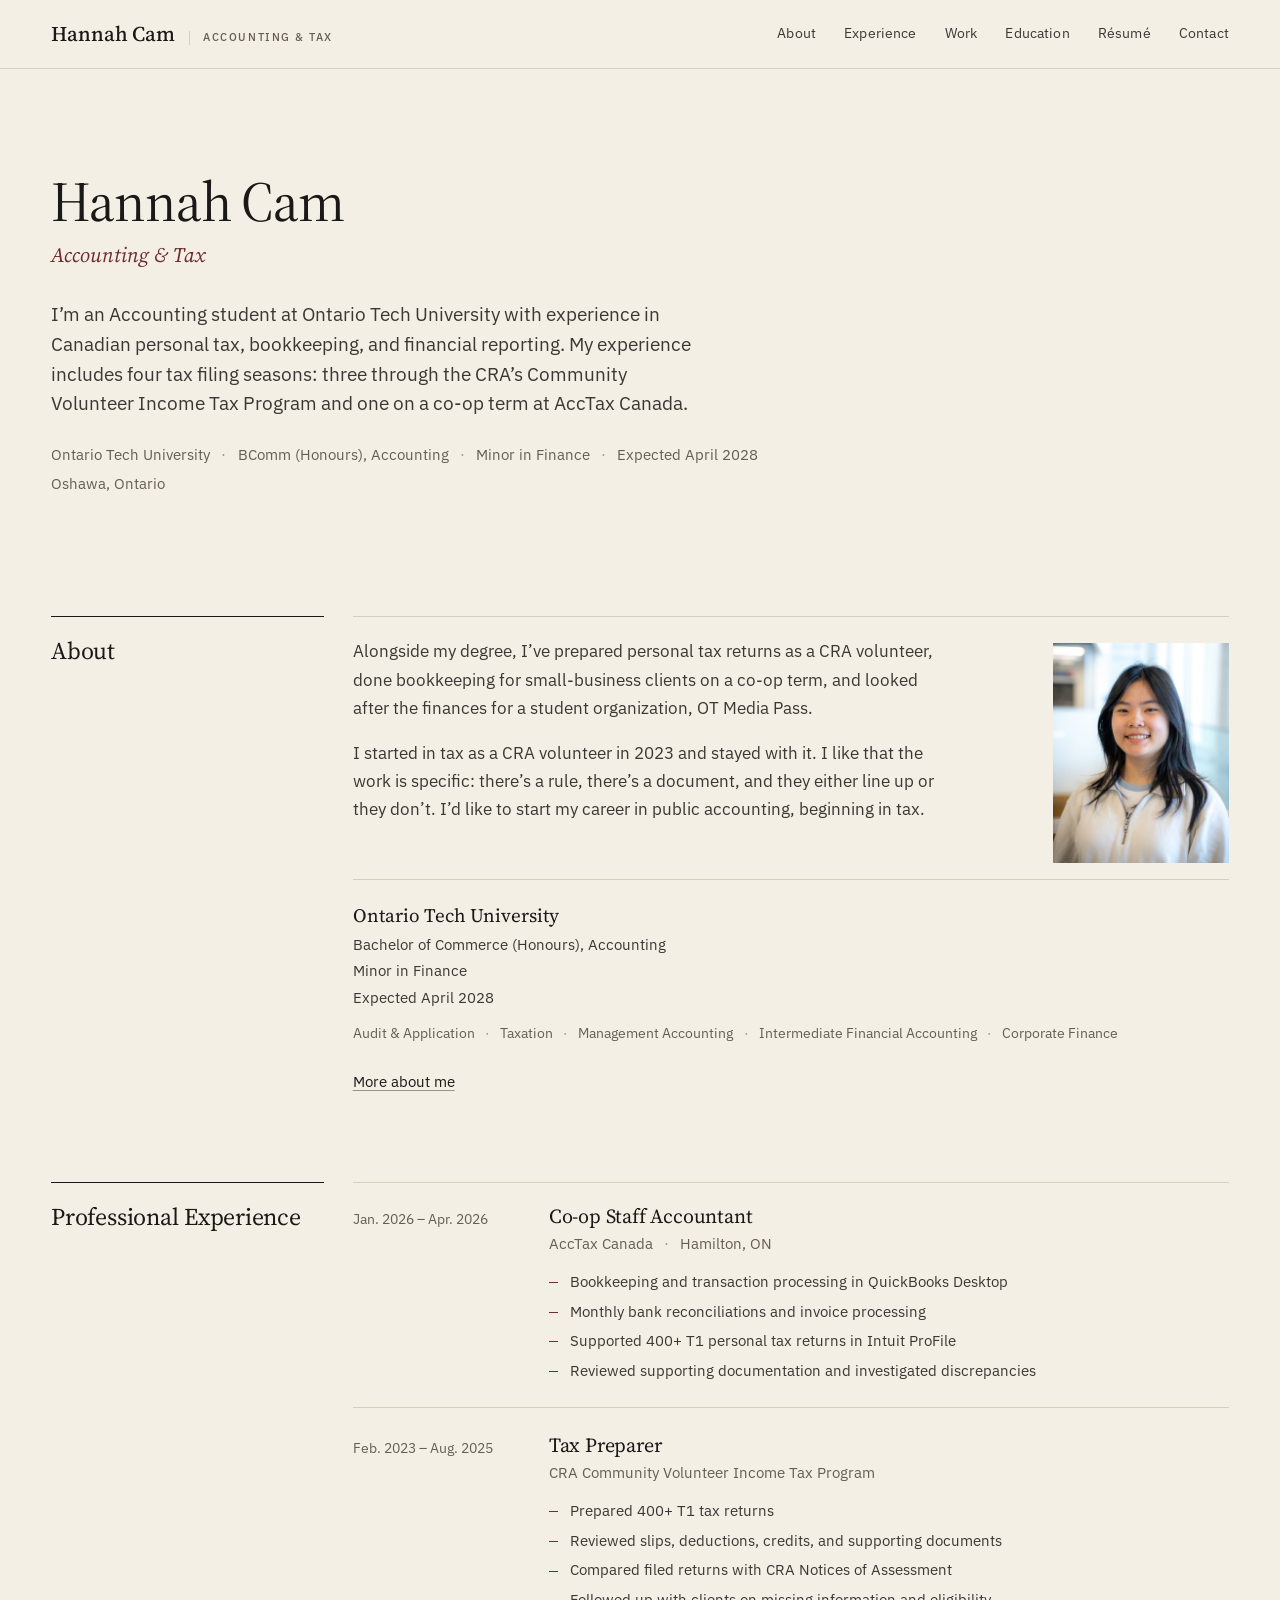
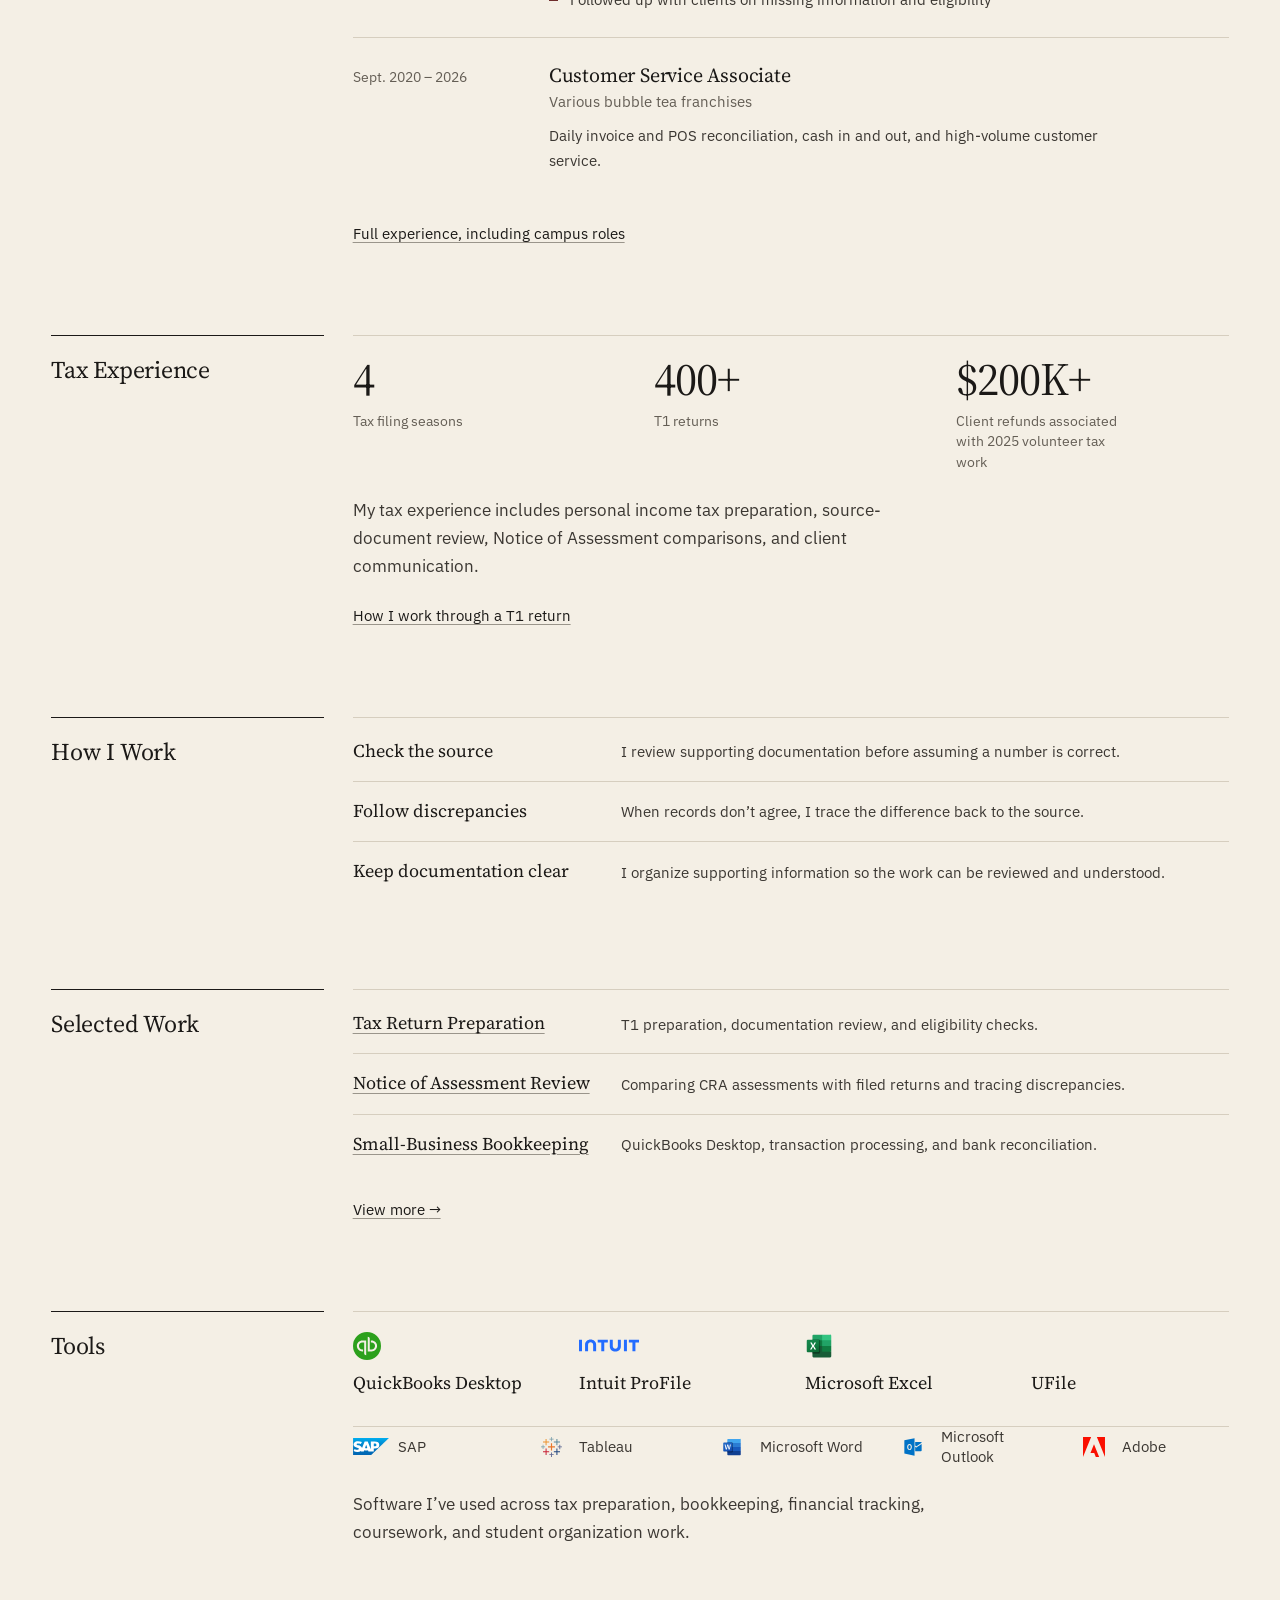
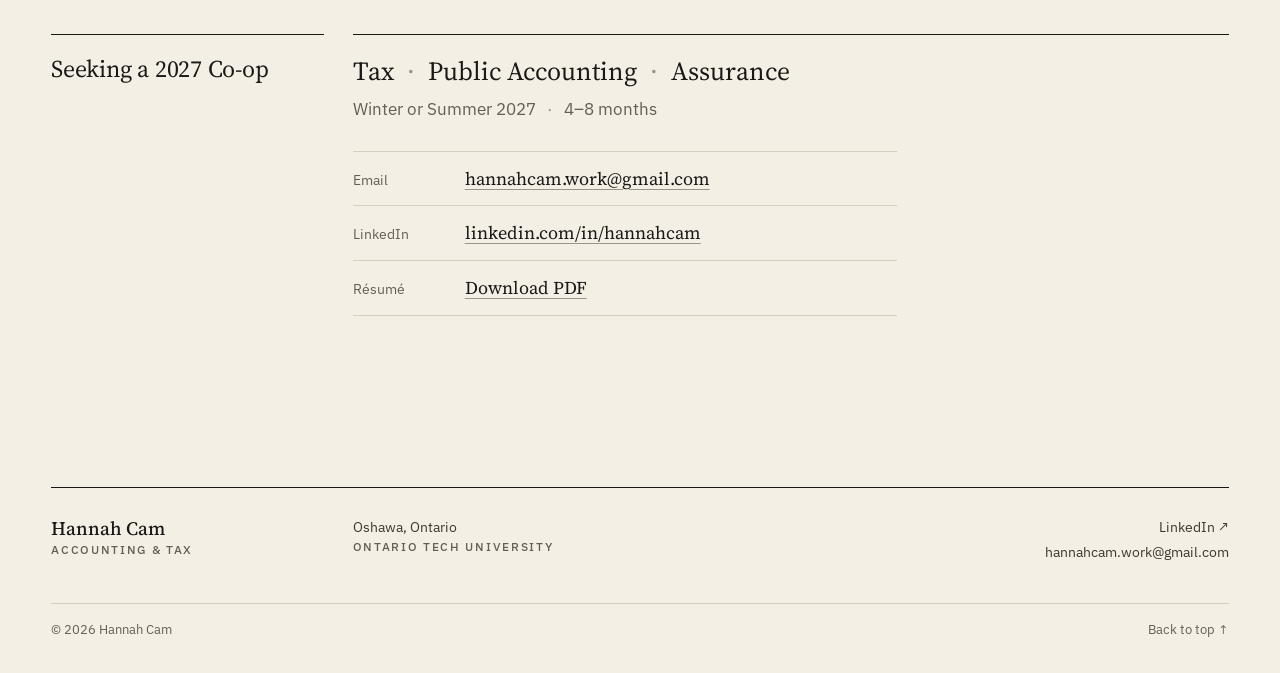
==== commit 9f9a64d8: "add photo" ====
--- a/index.html
+++ b/index.html
@@ -98,13 +98,9 @@
       <div class="wrap part__grid">
         <h2 class="part__title" id="about-title">About</h2>
         <div class="part__body">
-          <!--
-            PHOTO: save a portrait as assets/images/hannah-cam.jpg (4:5),
-            then uncomment this figure:
-            <figure class="headshot">
-              <img src="assets/images/hannah-cam.jpg" alt="Hannah Cam" width="480" height="600">
-            </figure>
-          -->
+          <figure class="headshot">
+            <img src="assets/images/hannah-cam.jpg" alt="Hannah Cam" width="720" height="900">
+          </figure>
           <div class="prose">
             <p>Alongside my degree, I’ve prepared personal tax returns as a CRA volunteer, done bookkeeping for small-business clients on a co-op term, and looked after the finances for a student organization, OT Media Pass.</p>
             <p>I started in tax as a CRA volunteer in 2023 and stayed with it. I like that the work is specific: there’s a rule, there’s a document, and they either line up or they don’t. I’d like to start my career in public accounting, beginning in tax.</p>
--- a/css/components.css
+++ b/css/components.css
@@ -1786,8 +1786,8 @@
 
 .headshot {
   float: right;
-  width: 9rem;
-  margin: 0.35rem 0 1rem 2rem;
+  width: 11rem;
+  margin: 0.35rem 0 1rem 2.5rem;
 }
 
 .headshot img {
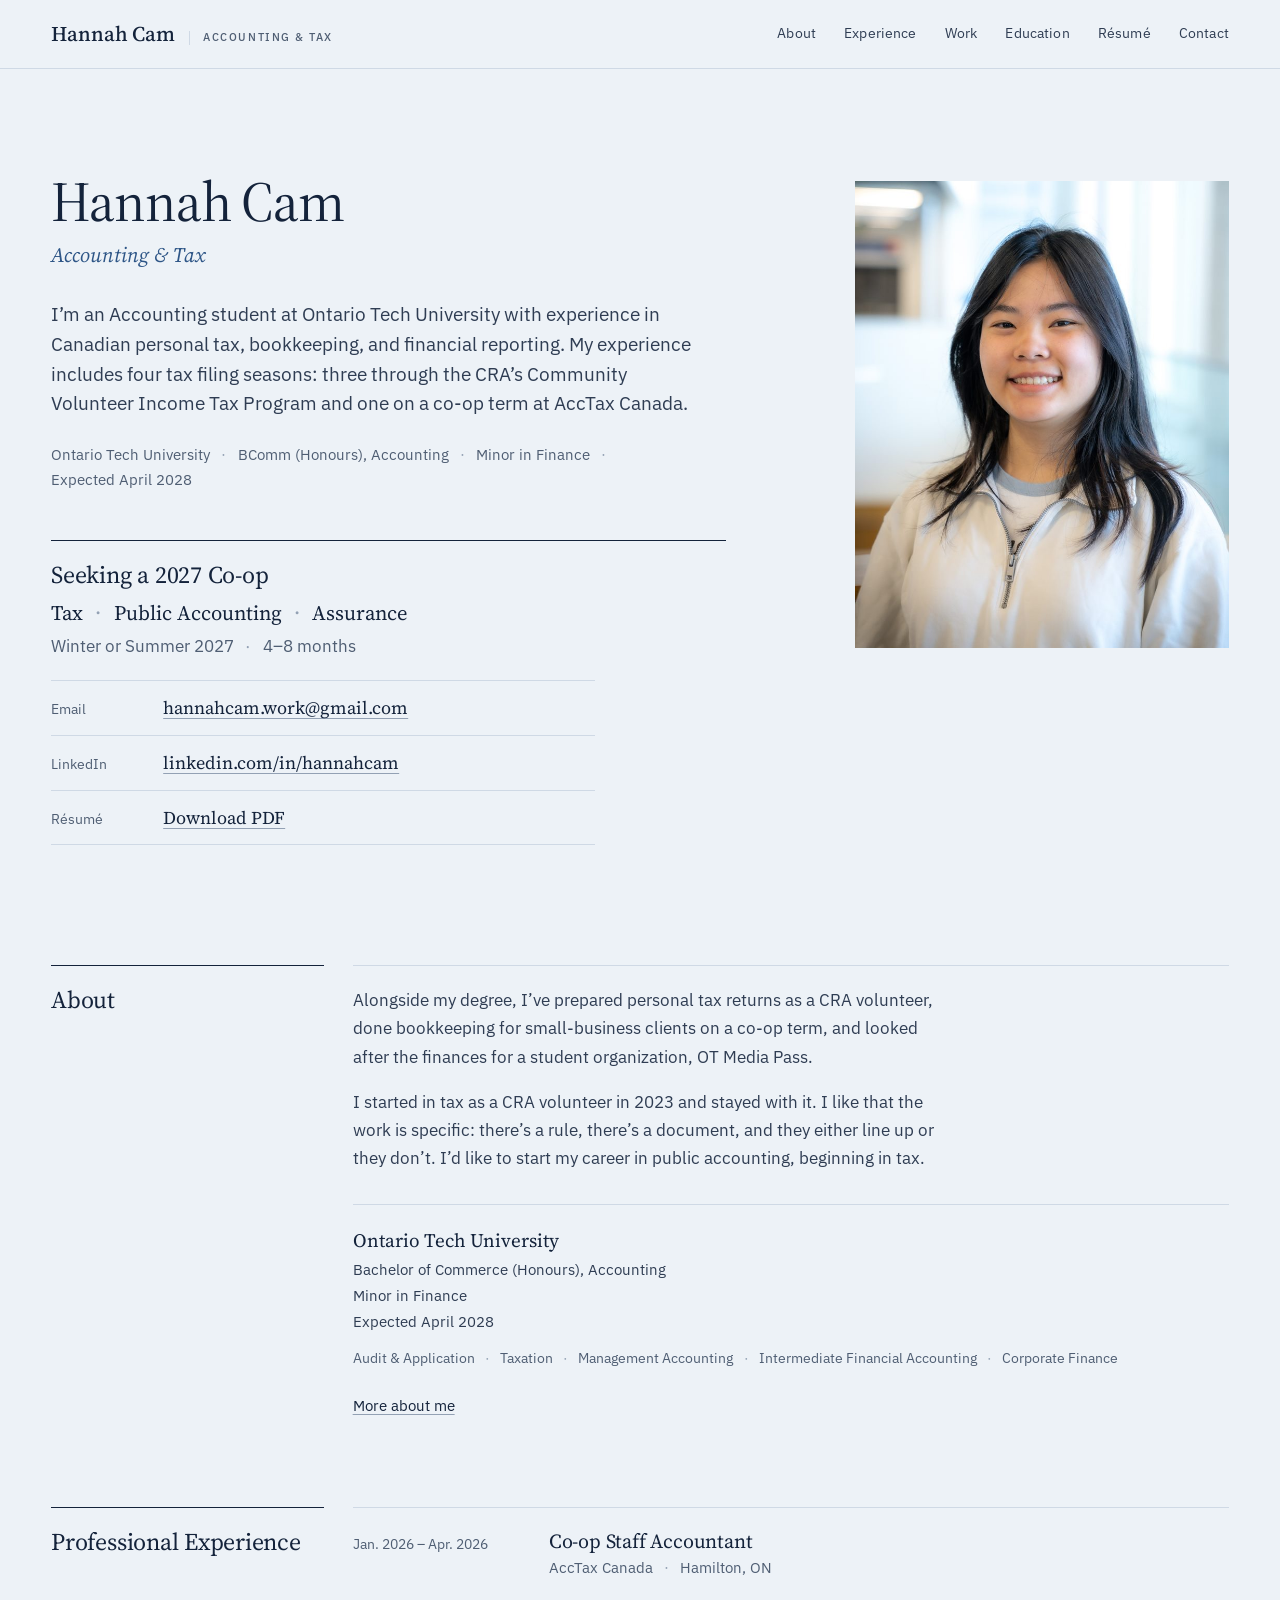
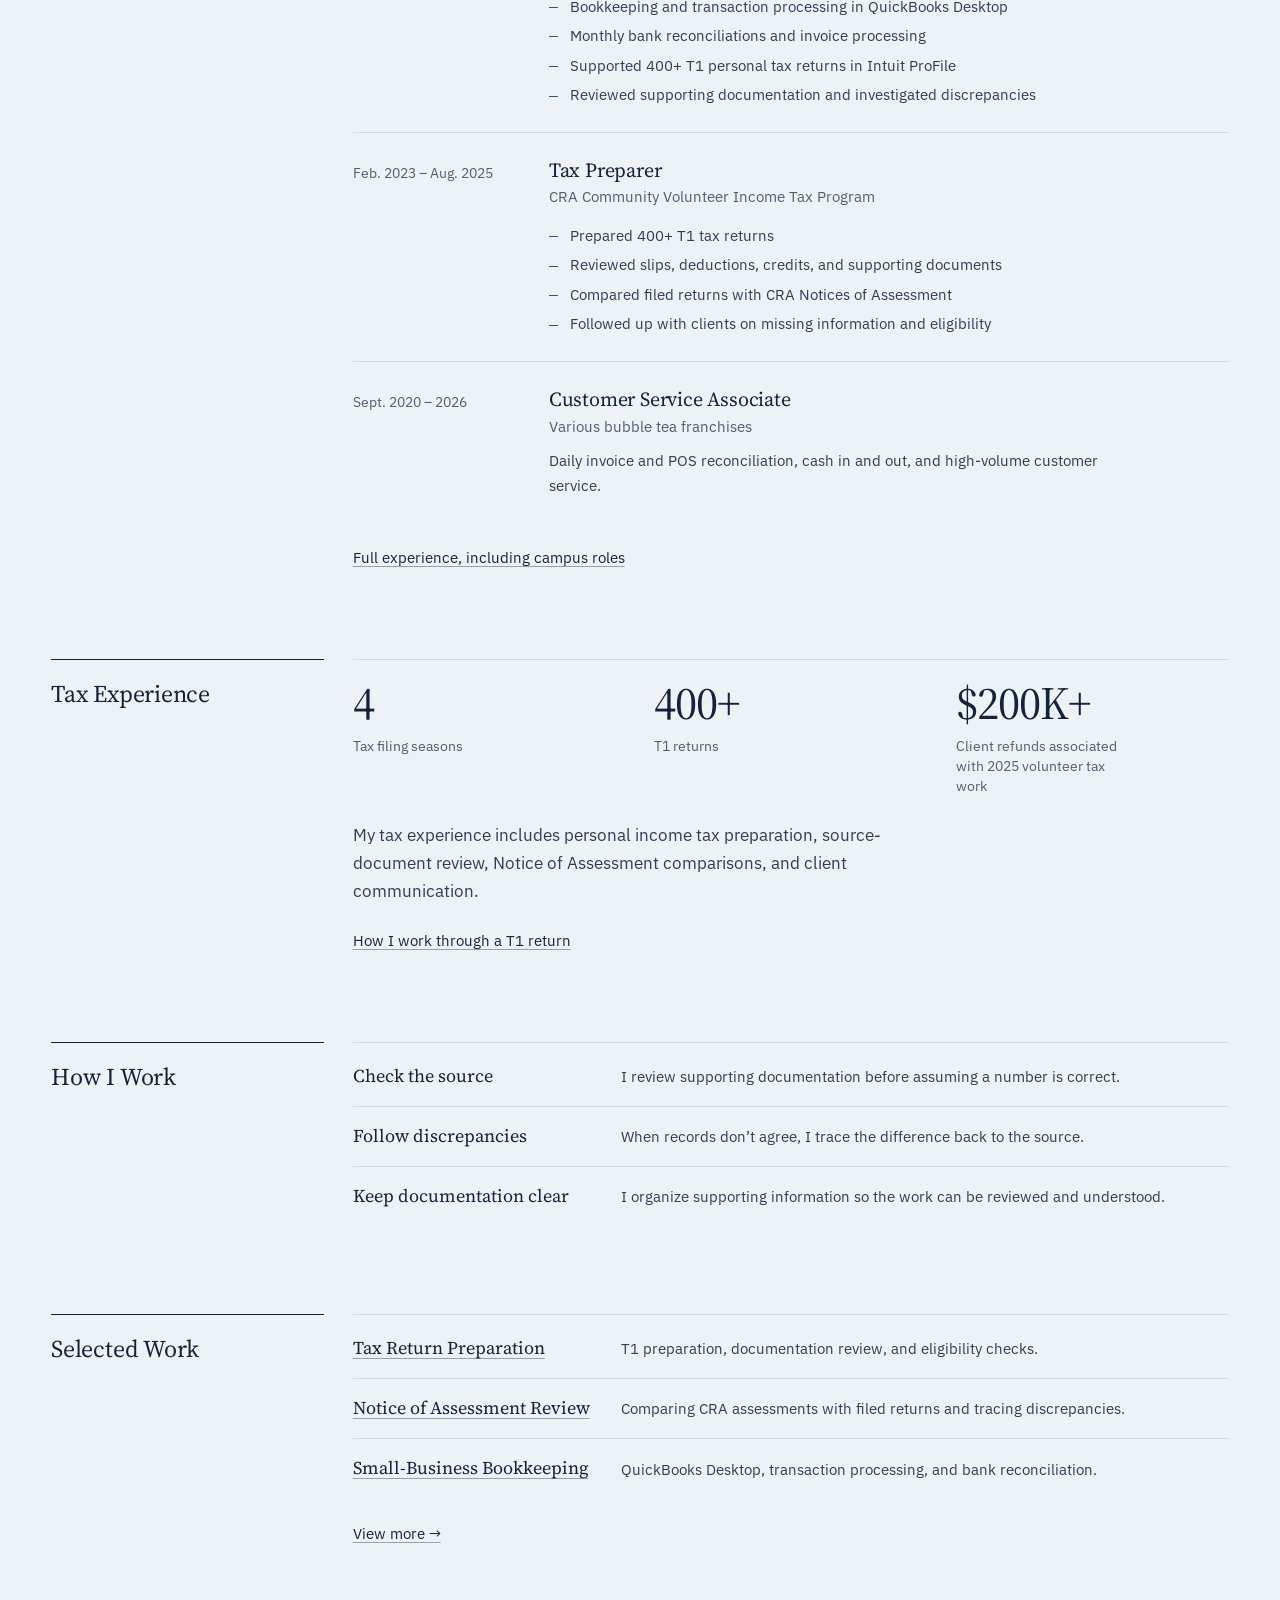
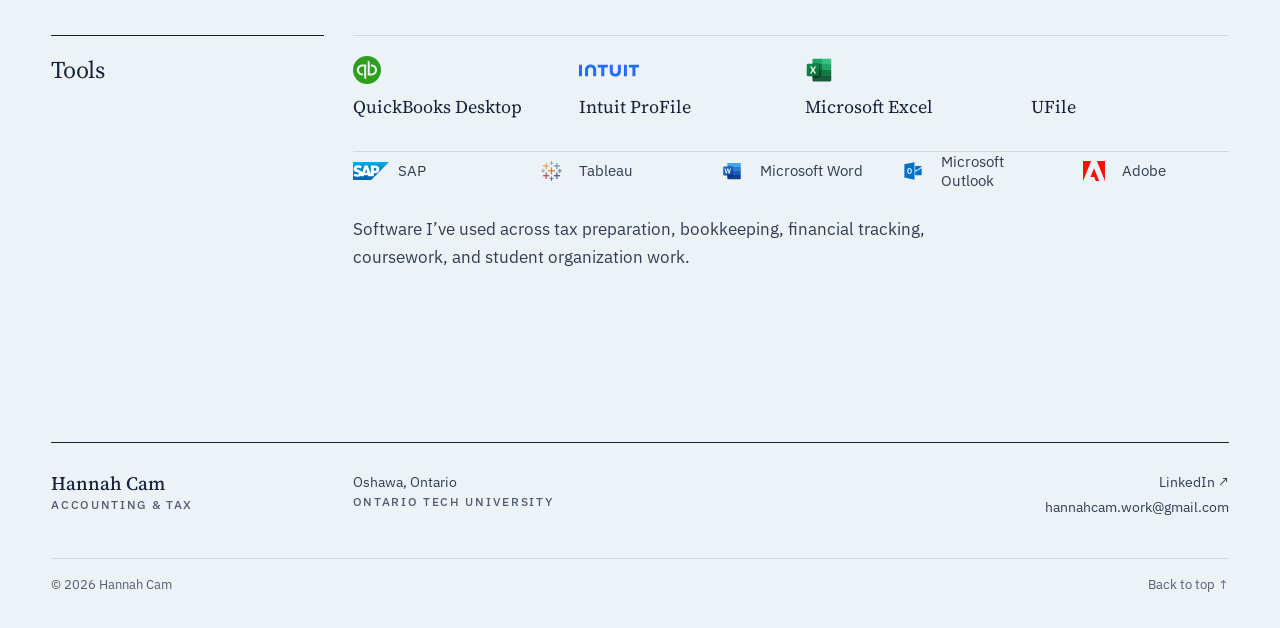
==== commit ea1cb0c4: "update color" ====
--- a/index.html
+++ b/index.html
@@ -6,7 +6,7 @@
   <title>Hannah Cam — Accounting &amp; Tax</title>
   <meta name="description" content="Accounting student at Ontario Tech University with experience in Canadian personal tax, bookkeeping, and financial reporting. Seeking a 2027 co-op in tax, public accounting, or assurance.">
   <meta name="author" content="Hannah Cam">
-  <meta name="theme-color" content="#f4efe5">
+  <meta name="theme-color" content="#edf2f7">
   <link rel="canonical" href="https://hannahcamwork-dot.github.io/">
   <meta property="og:url" content="https://hannahcamwork-dot.github.io/">
   <meta property="og:type" content="website">
@@ -16,7 +16,7 @@
   <meta property="og:image" content="https://hannahcamwork-dot.github.io/assets/images/og-image.png">
   <meta property="og:image:width" content="1200">
   <meta property="og:image:height" content="630">
-  <meta property="og:image:alt" content="Hannah Cam — Accounting &amp; Tax. Oshawa, Ontario.">
+  <meta property="og:image:alt" content="Hannah Cam, Accounting &amp; Tax.">
   <meta property="og:locale" content="en_CA">
   <meta name="twitter:card" content="summary_large_image">
   <link rel="icon" href="assets/icons/favicon.svg" type="image/svg+xml">
@@ -85,12 +85,28 @@
   <main id="main" class="home">
 
     <section class="intro" aria-labelledby="intro-name">
-      <div class="wrap">
-        <h1 class="intro__name" id="intro-name">Hannah Cam</h1>
-        <p class="intro__role">Accounting &amp; Tax</p>
-        <p class="intro__text">I’m an Accounting student at Ontario Tech University with experience in Canadian personal tax, bookkeeping, and financial reporting. My experience includes four tax filing seasons: three through the CRA’s Community Volunteer Income Tax Program and one on a co-op term at AccTax Canada.</p>
-        <p class="intro__line">Ontario Tech University <span class="sep">·</span> BComm (Honours), Accounting <span class="sep">·</span> Minor in Finance <span class="sep">·</span> Expected April 2028</p>
-        <p class="intro__line intro__line--place">Oshawa, Ontario</p>
+      <div class="wrap intro__grid">
+        <div class="intro__main">
+          <h1 class="intro__name" id="intro-name">Hannah Cam</h1>
+          <p class="intro__role">Accounting &amp; Tax</p>
+          <p class="intro__text">I’m an Accounting student at Ontario Tech University with experience in Canadian personal tax, bookkeeping, and financial reporting. My experience includes four tax filing seasons: three through the CRA’s Community Volunteer Income Tax Program and one on a co-op term at AccTax Canada.</p>
+          <p class="intro__line"><span class="nw">Ontario Tech University</span> <span class="sep">·</span> <span class="nw">BComm (Honours), Accounting</span> <span class="sep">·</span> <span class="nw">Minor in Finance</span> <span class="sep">·</span> <span class="nw">Expected April 2028</span></p>
+
+          <div class="seek" id="contact">
+            <h2 class="seek__title">Seeking a 2027 Co-op</h2>
+            <p class="seek__areas">Tax <span class="sep">·</span> Public Accounting <span class="sep">·</span> Assurance</p>
+            <p class="seek__when">Winter or Summer 2027 <span class="sep">·</span> 4–8 months</p>
+            <ul class="seek__links">
+              <li><span class="seek__label">Email</span><a href="mailto:hannahcam.work@gmail.com">hannahcam.work@gmail.com</a></li>
+              <li><span class="seek__label">LinkedIn</span><a href="https://www.linkedin.com/in/hannahcam/" target="_blank" rel="me noopener">linkedin.com/in/hannahcam<span class="visually-hidden"> (opens in a new tab)</span></a></li>
+              <li><span class="seek__label">Résumé</span><a href="assets/documents/Hannah-Cam-Resume.pdf" download>Download PDF</a></li>
+            </ul>
+          </div>
+        </div>
+
+        <figure class="headshot">
+          <img src="assets/images/hannah-cam.jpg" alt="Hannah Cam" width="720" height="900">
+        </figure>
       </div>
     </section>
 
@@ -98,9 +114,6 @@
       <div class="wrap part__grid">
         <h2 class="part__title" id="about-title">About</h2>
         <div class="part__body">
-          <figure class="headshot">
-            <img src="assets/images/hannah-cam.jpg" alt="Hannah Cam" width="720" height="900">
-          </figure>
           <div class="prose">
             <p>Alongside my degree, I’ve prepared personal tax returns as a CRA volunteer, done bookkeeping for small-business clients on a co-op term, and looked after the finances for a student organization, OT Media Pass.</p>
             <p>I started in tax as a CRA volunteer in 2023 and stayed with it. I like that the work is specific: there’s a rule, there’s a document, and they either line up or they don’t. I’d like to start my career in public accounting, beginning in tax.</p>
@@ -255,20 +268,6 @@
       </div>
     </section>
 
-    <section class="part part--contact" id="contact" aria-labelledby="contact-title">
-      <div class="wrap part__grid">
-        <h2 class="part__title" id="contact-title">Seeking a 2027 Co-op</h2>
-        <div class="part__body">
-          <p class="seek__areas">Tax <span class="sep">·</span> Public Accounting <span class="sep">·</span> Assurance</p>
-          <p class="seek__when">Winter or Summer 2027 <span class="sep">·</span> 4–8 months</p>
-          <ul class="seek__links">
-            <li><span class="seek__label">Email</span><a href="mailto:hannahcam.work@gmail.com">hannahcam.work@gmail.com</a></li>
-            <li><span class="seek__label">LinkedIn</span><a href="https://www.linkedin.com/in/hannahcam/" target="_blank" rel="me noopener">linkedin.com/in/hannahcam<span class="visually-hidden"> (opens in a new tab)</span></a></li>
-            <li><span class="seek__label">Résumé</span><a href="assets/documents/Hannah-Cam-Resume.pdf" download>Download PDF</a></li>
-          </ul>
-        </div>
-      </div>
-    </section>
 
   </main>
 
--- a/css/variables.css
+++ b/css/variables.css
@@ -3,24 +3,24 @@
 :root {
   color-scheme: light;
 
-  /* Colour: warm paper, charcoal ink, one oxblood accent */
-  --ink: #1b1917;
-  --ink-soft: #3b3732;
-  --paper: #f4efe5;
-  --paper-deep: #ece5d7;
-  --paper-light: #faf7f1;
-  --accent: #6e2c2c;        /* oxblood, AA on paper */
-  --accent-deep: #561f20;
-  --stone: #645e55;         /* small text on paper, AA */
-  --stone-light: #9a958b;   /* decorative only */
-  --rule: #d6cebf;
+  /* Colour: pale blue-grey paper, navy ink, one steel-blue accent */
+  --ink: #14233b;
+  --ink-soft: #2f3d53;
+  --paper: #edf2f7;
+  --paper-deep: #e0e8f1;
+  --paper-light: #f6f9fc;
+  --accent: #2e5687;        /* ~6.9:1 on paper */
+  --accent-deep: #22426b;
+  --stone: #4f5e73;         /* small text on paper, ~6:1 */
+  --stone-light: #93a1b4;   /* decorative only */
+  --rule: #cfd9e5;
 
-  /* Tax bands (oxblood field, inner pages) */
-  --tax-bg: #5b2424;
-  --on-tax: #f4efe5;        /* 10.6:1 */
-  --on-tax-muted: #dcc4bc;  /* 7.4:1 */
-  --on-tax-accent: #e8c9a0; /* 7.7:1 */
-  --rule-on-tax: #7a4642;   /* decorative only */
+  /* Tax bands (navy field, inner pages) */
+  --tax-bg: #1a2e4d;
+  --on-tax: #f2f6fa;        /* ~13:1 */
+  --on-tax-muted: #bccbdd;  /* ~8:1 */
+  --on-tax-accent: #a9c8e8; /* ~8:1 */
+  --rule-on-tax: #34496b;   /* decorative only */
 
   /* Type */
   --serif: "Source Serif 4", "Iowan Old Style", "Palatino Linotype", Georgia, serif;
--- a/css/components.css
+++ b/css/components.css
@@ -1718,8 +1718,54 @@
   color: var(--stone);
 }
 
-.intro__line--place {
-  margin-top: 0.25rem;
+.intro__grid {
+  display: grid;
+  grid-template-columns: repeat(12, minmax(0, 1fr));
+  column-gap: var(--col-gap);
+  row-gap: 2rem;
+  align-items: start;
+}
+
+.intro__main {
+  grid-column: 1 / span 7;
+}
+
+.intro .headshot {
+  grid-column: 9 / -1;
+  margin: 0.5rem 0 0;
+}
+
+.headshot img {
+  width: 100%;
+  height: auto;
+  aspect-ratio: 4 / 5;
+  object-fit: cover;
+}
+
+@media (max-width: 53.75em) {
+  .intro__main {
+    grid-column: 1 / -1;
+  }
+
+  .intro .headshot {
+    grid-column: 1 / -1;
+    grid-row: 1;
+    width: min(15rem, 70%);
+    margin: 0;
+  }
+}
+
+/* Co-op, under the intro */
+
+.seek {
+  margin-top: clamp(2.25rem, 4vw, 3rem);
+  padding-top: 1.25rem;
+  border-top: 1px solid var(--ink);
+}
+
+.seek__title {
+  font-size: 1.5rem;
+  line-height: 1.2;
 }
 
 .part {
@@ -1784,29 +1830,8 @@
   margin-top: 1em;
 }
 
-.headshot {
-  float: right;
-  width: 11rem;
-  margin: 0.35rem 0 1rem 2.5rem;
-}
-
-.headshot img {
-  width: 100%;
-  height: auto;
-  aspect-ratio: 4 / 5;
-  object-fit: cover;
-}
-
-@media (max-width: 40em) {
-  .headshot {
-    float: none;
-    width: 8rem;
-    margin: 0 0 1.25rem;
-  }
-}
-
 .edu {
-  clear: both;
+
   margin-top: 2rem;
   padding-top: 1.25rem;
   border-top: 1px solid var(--rule);
@@ -2064,15 +2089,12 @@
   }
 }
 
-/* Co-op / contact */
-
-.part--contact .part__body {
-  border-top-color: var(--ink);
-}
+/* Co-op links */
 
 .seek__areas {
-  font-family: var(--serif);
-  font-size: clamp(1.375rem, 1.25rem + 0.5vw, 1.625rem);
+  margin-top: 0.6rem;
+  font-family: var(--serif);
+  font-size: clamp(1.125rem, 1.05rem + 0.3vw, 1.3125rem);
   line-height: 1.3;
   color: var(--ink);
 }
@@ -2083,7 +2105,7 @@
 }
 
 .seek__links {
-  margin-top: 1.75rem;
+  margin-top: 1.25rem;
   max-width: 34rem;
 }
 
@@ -2112,11 +2134,7 @@
   overflow-wrap: anywhere;
 }
 
-@media (max-width: 53.75em) {
-  .part--contact .part__body {
-    border-top: 0;
-  }
-}
+
 @media (max-width: 30em) {
   .seek__links li {
     grid-template-columns: 1fr;
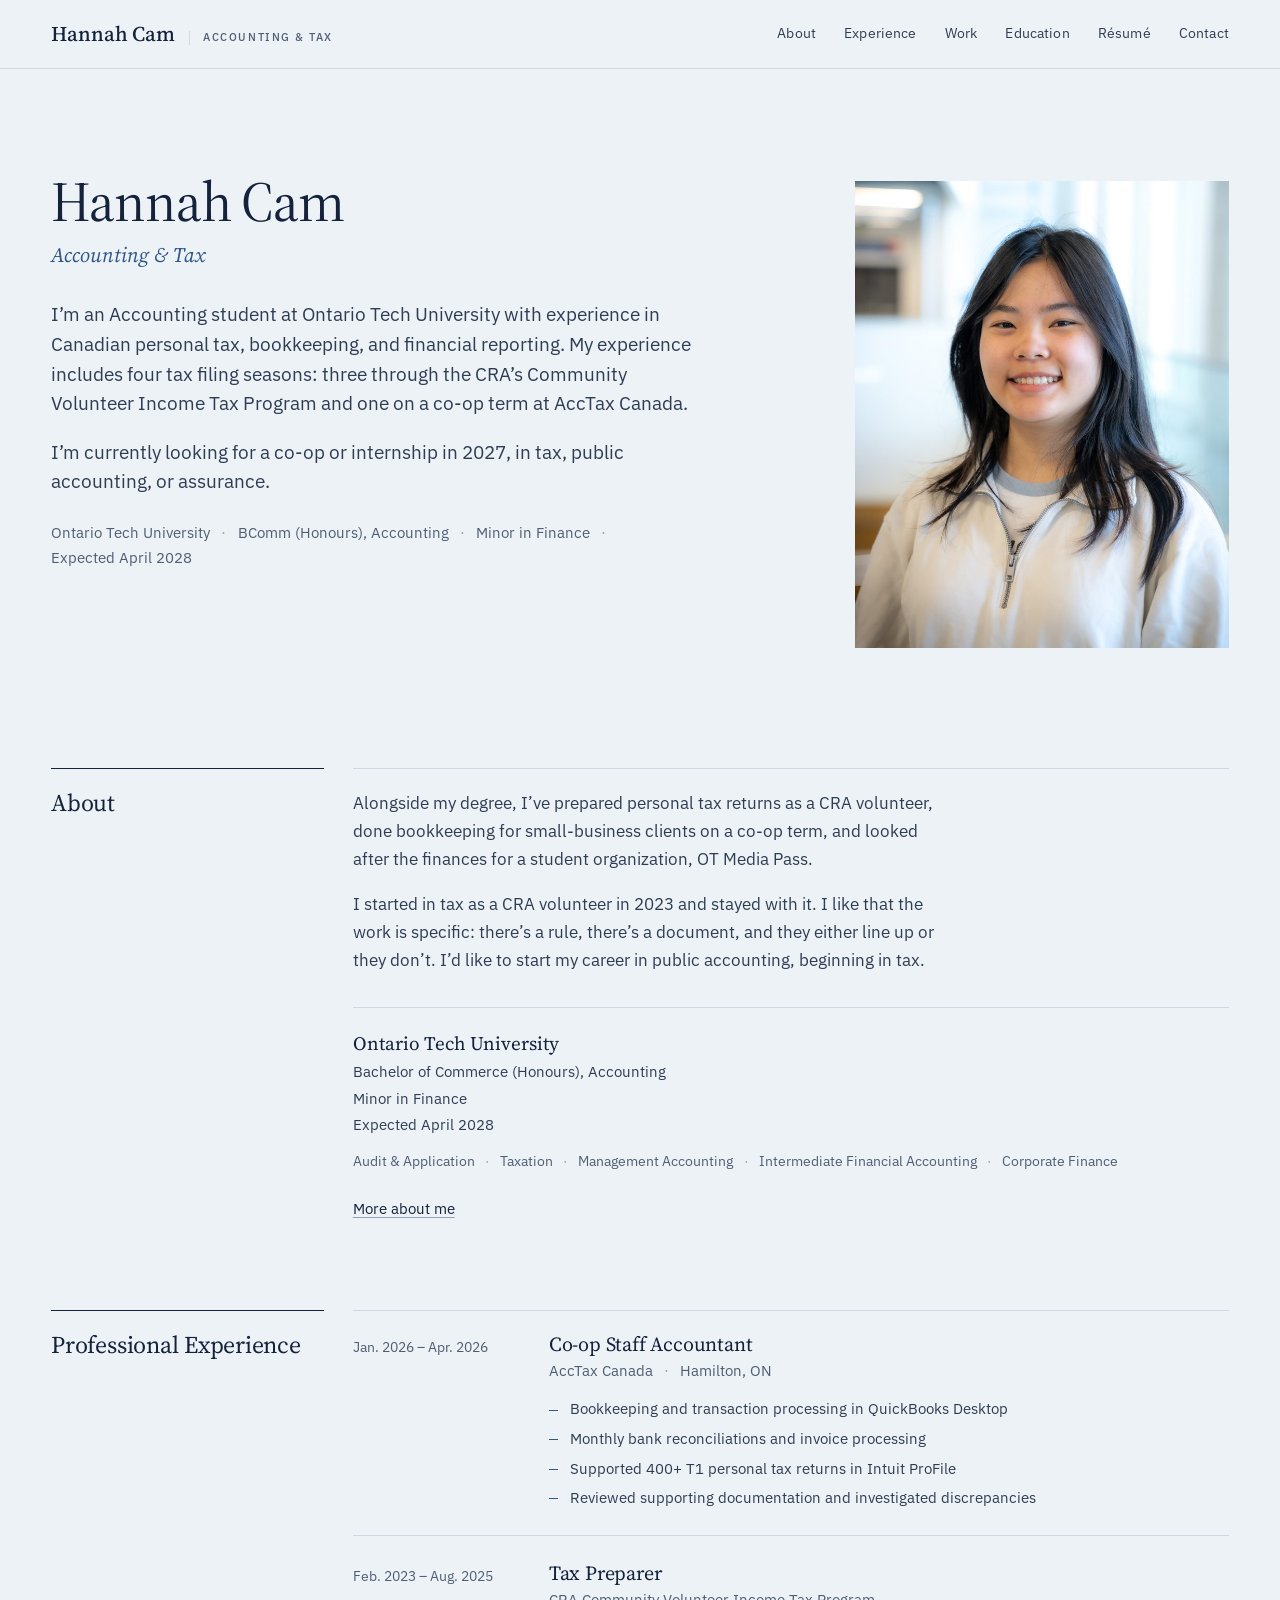
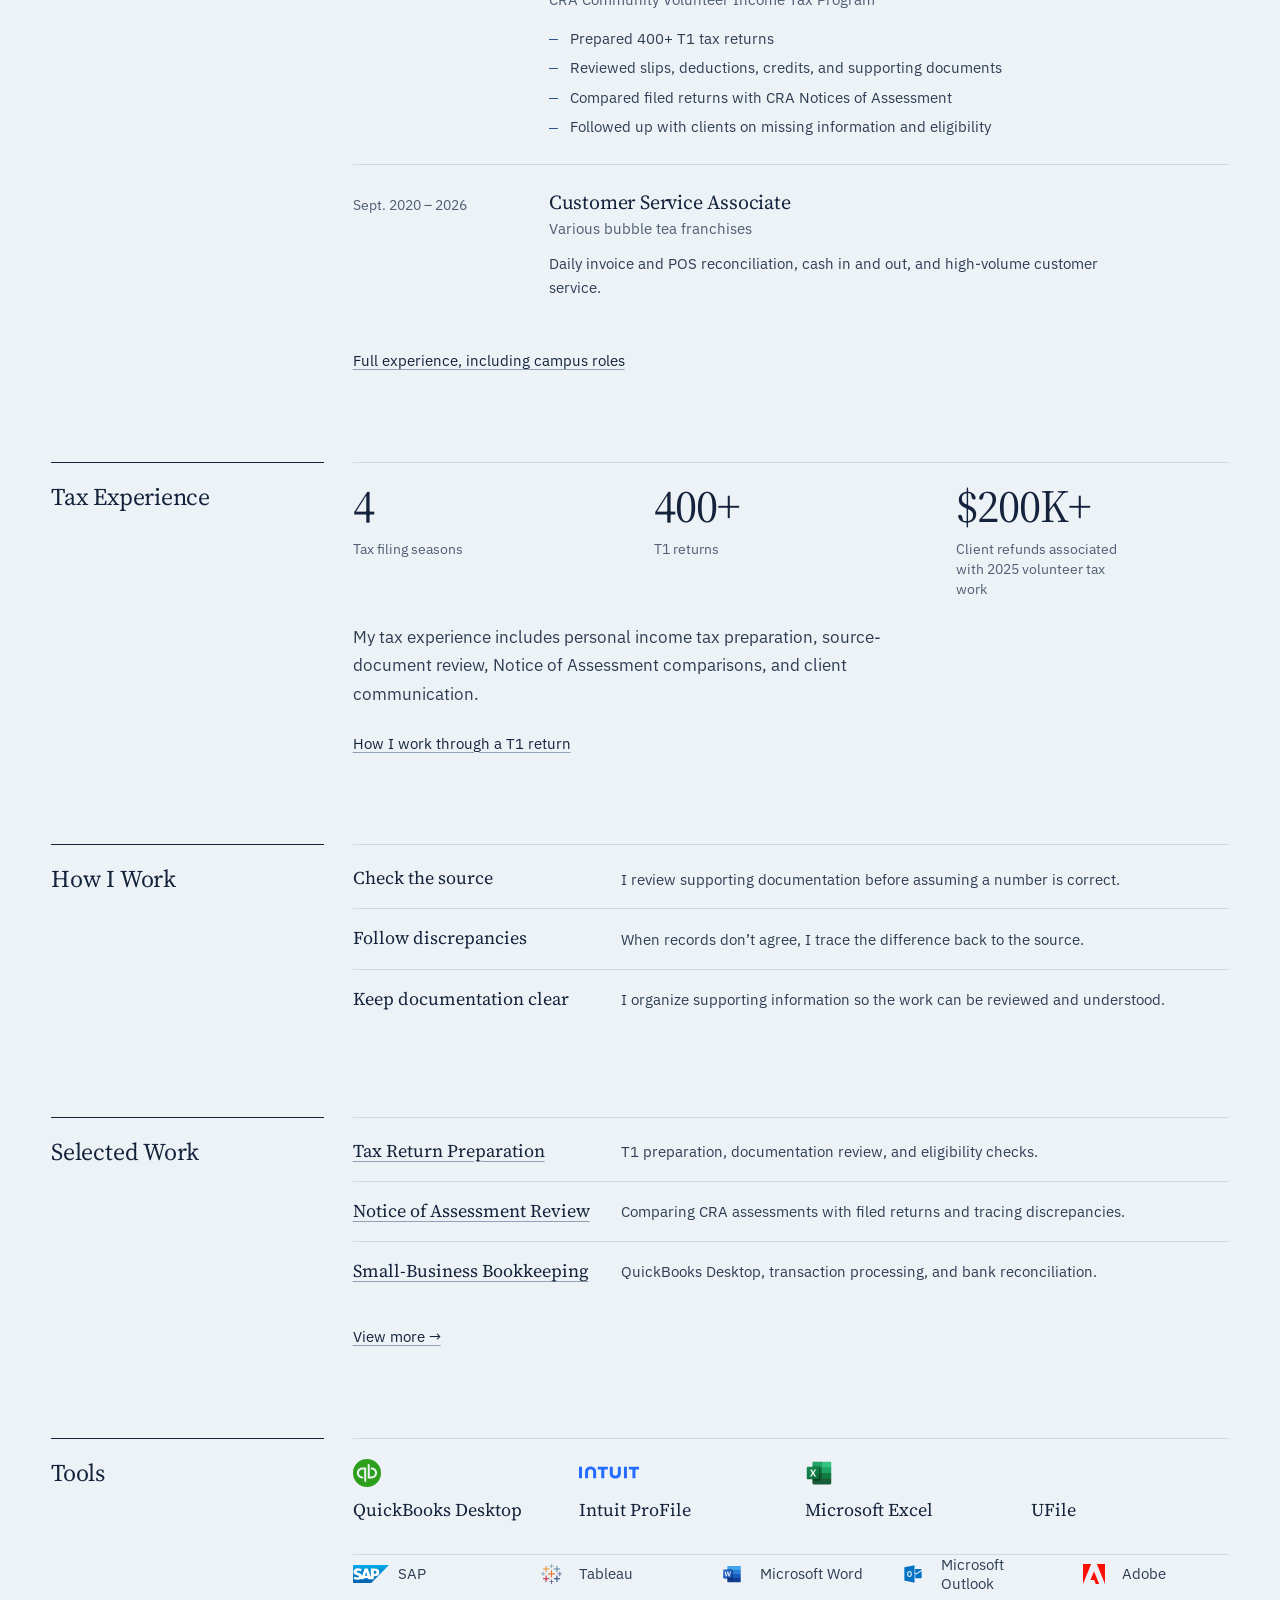
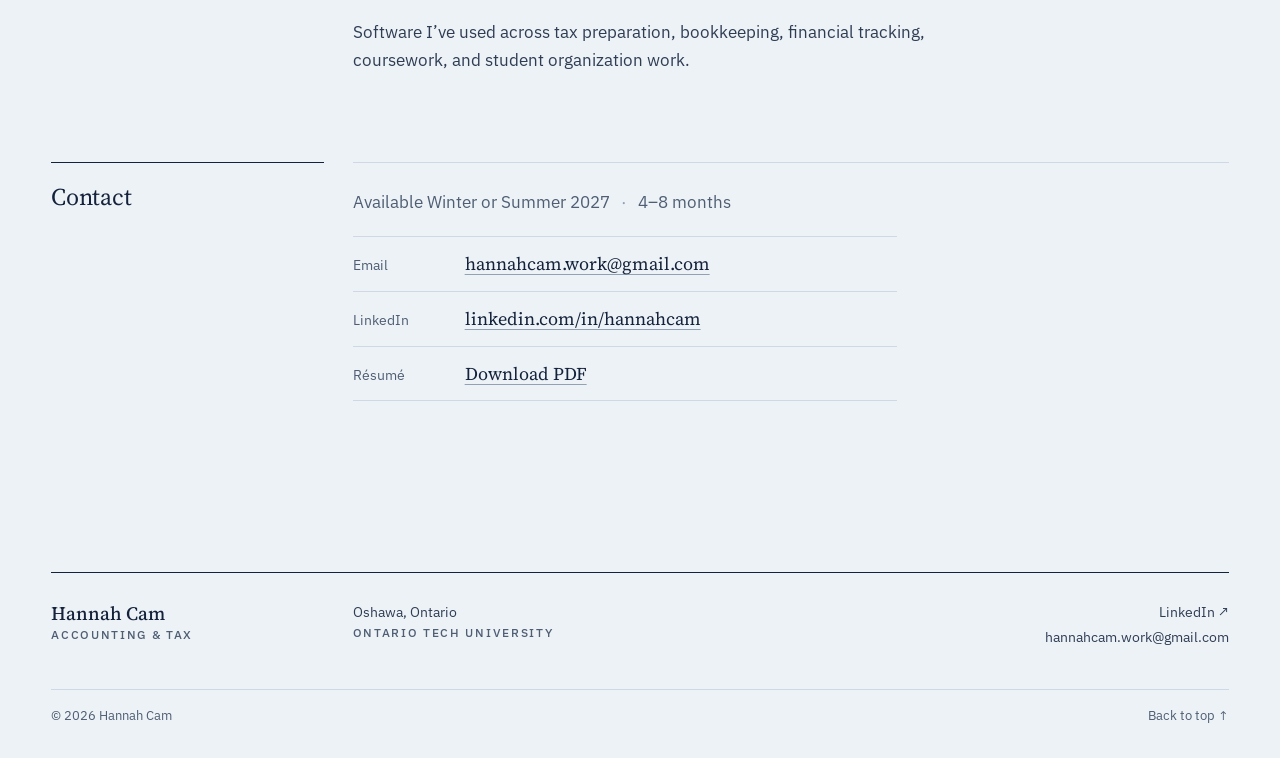
==== commit 0f432970: "update but longeer" ====
--- a/index.html
+++ b/index.html
@@ -90,18 +90,8 @@
           <h1 class="intro__name" id="intro-name">Hannah Cam</h1>
           <p class="intro__role">Accounting &amp; Tax</p>
           <p class="intro__text">I’m an Accounting student at Ontario Tech University with experience in Canadian personal tax, bookkeeping, and financial reporting. My experience includes four tax filing seasons: three through the CRA’s Community Volunteer Income Tax Program and one on a co-op term at AccTax Canada.</p>
+          <p class="intro__text intro__text--next">I’m currently looking for a co-op or internship in 2027, in tax, public accounting, or assurance.</p>
           <p class="intro__line"><span class="nw">Ontario Tech University</span> <span class="sep">·</span> <span class="nw">BComm (Honours), Accounting</span> <span class="sep">·</span> <span class="nw">Minor in Finance</span> <span class="sep">·</span> <span class="nw">Expected April 2028</span></p>
-
-          <div class="seek" id="contact">
-            <h2 class="seek__title">Seeking a 2027 Co-op</h2>
-            <p class="seek__areas">Tax <span class="sep">·</span> Public Accounting <span class="sep">·</span> Assurance</p>
-            <p class="seek__when">Winter or Summer 2027 <span class="sep">·</span> 4–8 months</p>
-            <ul class="seek__links">
-              <li><span class="seek__label">Email</span><a href="mailto:hannahcam.work@gmail.com">hannahcam.work@gmail.com</a></li>
-              <li><span class="seek__label">LinkedIn</span><a href="https://www.linkedin.com/in/hannahcam/" target="_blank" rel="me noopener">linkedin.com/in/hannahcam<span class="visually-hidden"> (opens in a new tab)</span></a></li>
-              <li><span class="seek__label">Résumé</span><a href="assets/documents/Hannah-Cam-Resume.pdf" download>Download PDF</a></li>
-            </ul>
-          </div>
         </div>
 
         <figure class="headshot">
@@ -268,6 +258,20 @@
       </div>
     </section>
 
+    <section class="part part--contact" id="contact" aria-labelledby="contact-title">
+      <div class="wrap part__grid">
+        <h2 class="part__title" id="contact-title">Contact</h2>
+        <div class="part__body">
+          <p class="seek__when">Available Winter or Summer 2027 <span class="sep">·</span> 4–8 months</p>
+          <ul class="seek__links">
+            <li><span class="seek__label">Email</span><a href="mailto:hannahcam.work@gmail.com">hannahcam.work@gmail.com</a></li>
+            <li><span class="seek__label">LinkedIn</span><a href="https://www.linkedin.com/in/hannahcam/" target="_blank" rel="me noopener">linkedin.com/in/hannahcam<span class="visually-hidden"> (opens in a new tab)</span></a></li>
+            <li><span class="seek__label">Résumé</span><a href="assets/documents/Hannah-Cam-Resume.pdf" download>Download PDF</a></li>
+          </ul>
+        </div>
+      </div>
+    </section>
+
 
   </main>
 
--- a/css/components.css
+++ b/css/components.css
@@ -1742,30 +1742,51 @@
   object-fit: cover;
 }
 
+/* Narrow screens: keep the photo beside the name, smaller */
 @media (max-width: 53.75em) {
+  .intro__grid {
+    grid-template-columns: minmax(0, 1fr) auto;
+    grid-template-rows: 1fr auto;
+    row-gap: 0;
+  }
+
+  .intro__name {
+    align-self: end;
+  }
+
   .intro__main {
+    display: contents;
+  }
+
+  .intro__main > * {
     grid-column: 1 / -1;
   }
 
+  .intro__main > .intro__name,
+  .intro__main > .intro__role {
+    grid-column: 1;
+  }
+
+  .intro__name {
+    grid-row: 1;
+  }
+
+  .intro__role {
+    grid-row: 2;
+  }
+
   .intro .headshot {
-    grid-column: 1 / -1;
-    grid-row: 1;
-    width: min(15rem, 70%);
-    margin: 0;
+    grid-column: 2;
+    grid-row: 1 / span 2;
+    width: clamp(6.5rem, 28vw, 11rem);
+    margin: 0 0 0 1rem;
   }
 }
 
 /* Co-op, under the intro */
 
-.seek {
-  margin-top: clamp(2.25rem, 4vw, 3rem);
-  padding-top: 1.25rem;
-  border-top: 1px solid var(--ink);
-}
-
-.seek__title {
-  font-size: 1.5rem;
-  line-height: 1.2;
+.intro__text--next {
+  margin-top: 1em;
 }
 
 .part {
@@ -2140,4 +2161,13 @@
     grid-template-columns: 1fr;
     row-gap: 0.15rem;
   }
+}
+/* Education page: minor sits close under the degree */
+.page-head__lede--minor {
+  margin-top: 0;
+  font-style: italic;
+  color: var(--accent);
+}
+.page-head__title--degree {
+  max-width: 24ch;
 }
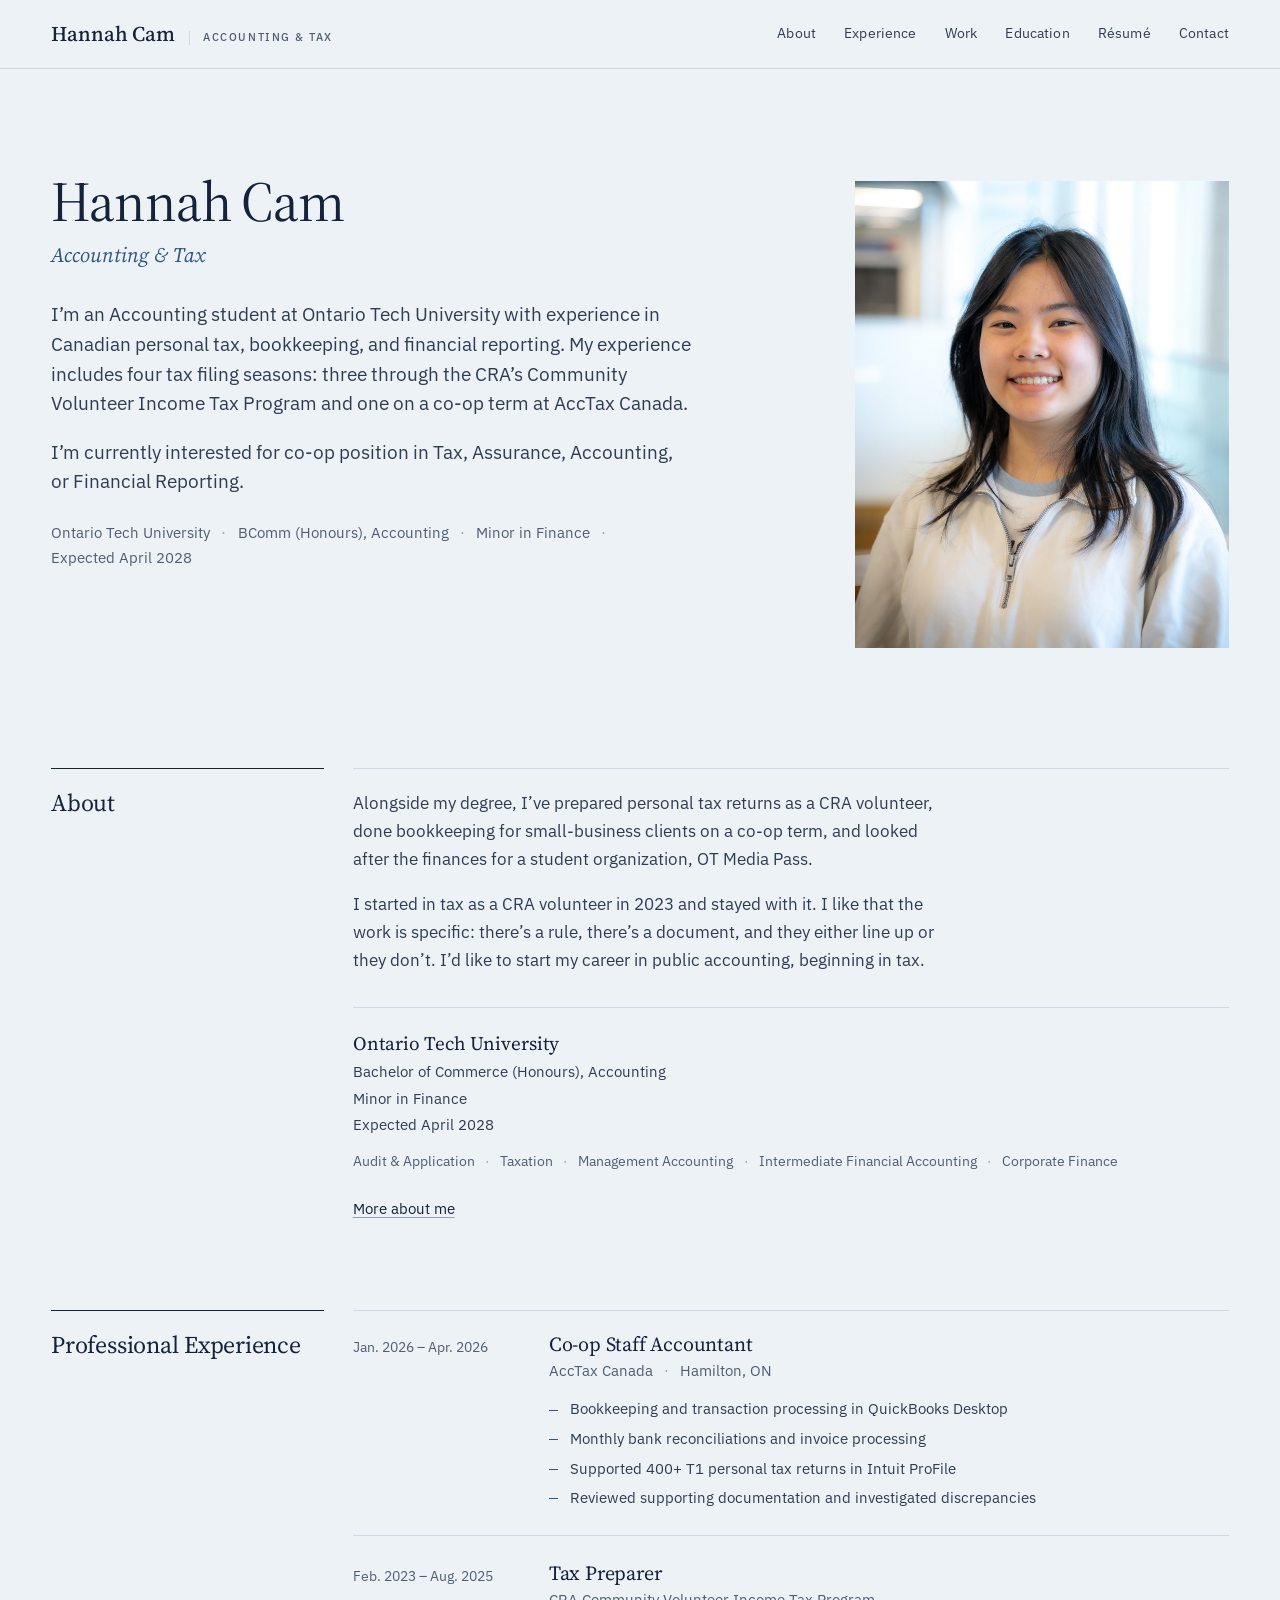
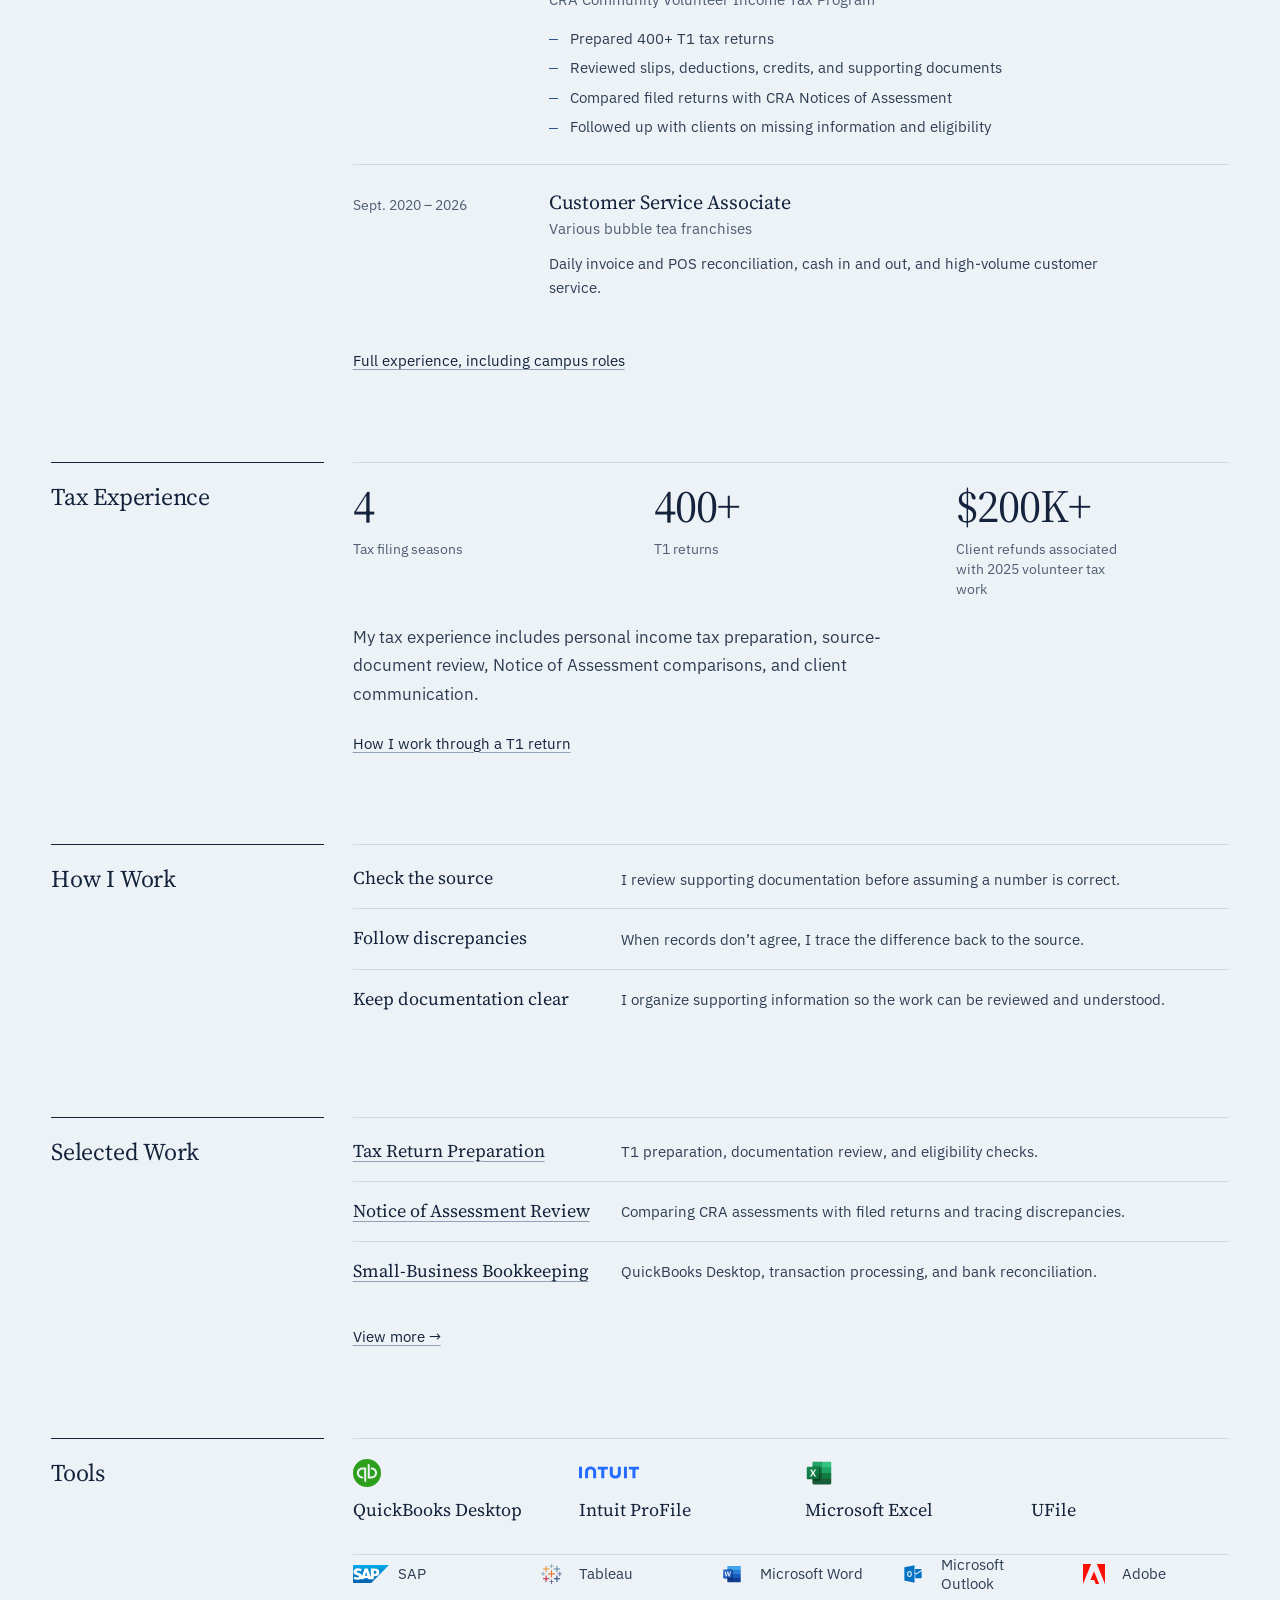
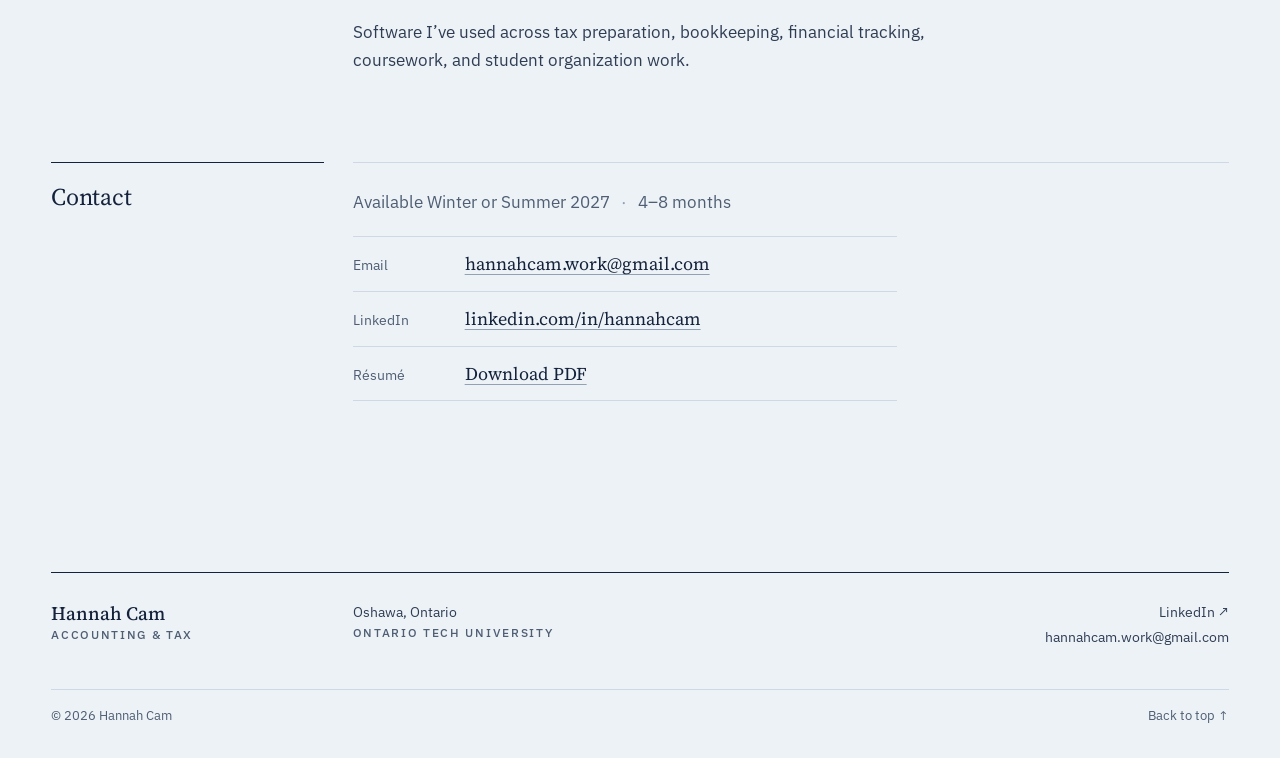
==== commit 0d3cbfc1: "Update index.html" ====
--- a/index.html
+++ b/index.html
@@ -90,7 +90,7 @@
           <h1 class="intro__name" id="intro-name">Hannah Cam</h1>
           <p class="intro__role">Accounting &amp; Tax</p>
           <p class="intro__text">I’m an Accounting student at Ontario Tech University with experience in Canadian personal tax, bookkeeping, and financial reporting. My experience includes four tax filing seasons: three through the CRA’s Community Volunteer Income Tax Program and one on a co-op term at AccTax Canada.</p>
-          <p class="intro__text intro__text--next">I’m currently looking for a co-op or internship in 2027, in tax, public accounting, or assurance.</p>
+          <p class="intro__text intro__text--next">I’m currently interested for co-op position in Tax, Assurance, Accounting, or Financial Reporting.</p>
           <p class="intro__line"><span class="nw">Ontario Tech University</span> <span class="sep">·</span> <span class="nw">BComm (Honours), Accounting</span> <span class="sep">·</span> <span class="nw">Minor in Finance</span> <span class="sep">·</span> <span class="nw">Expected April 2028</span></p>
         </div>
 
